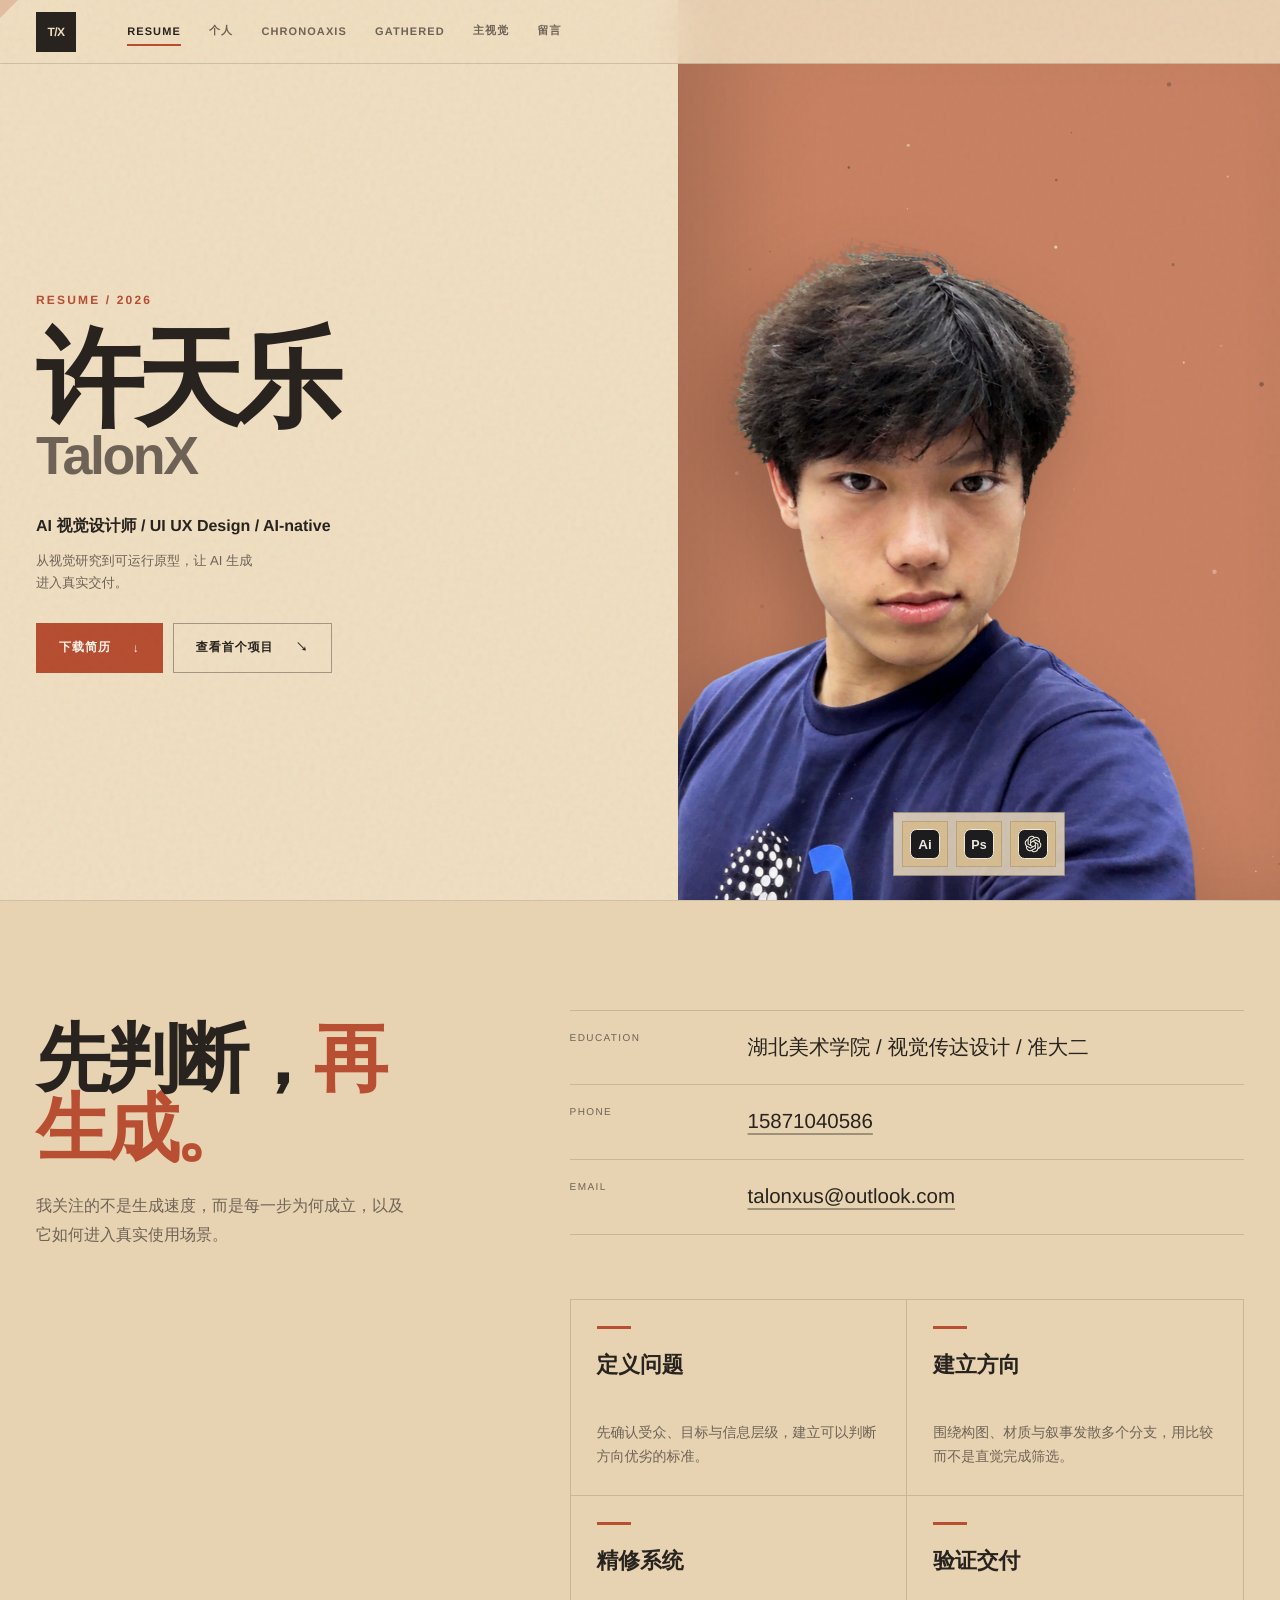
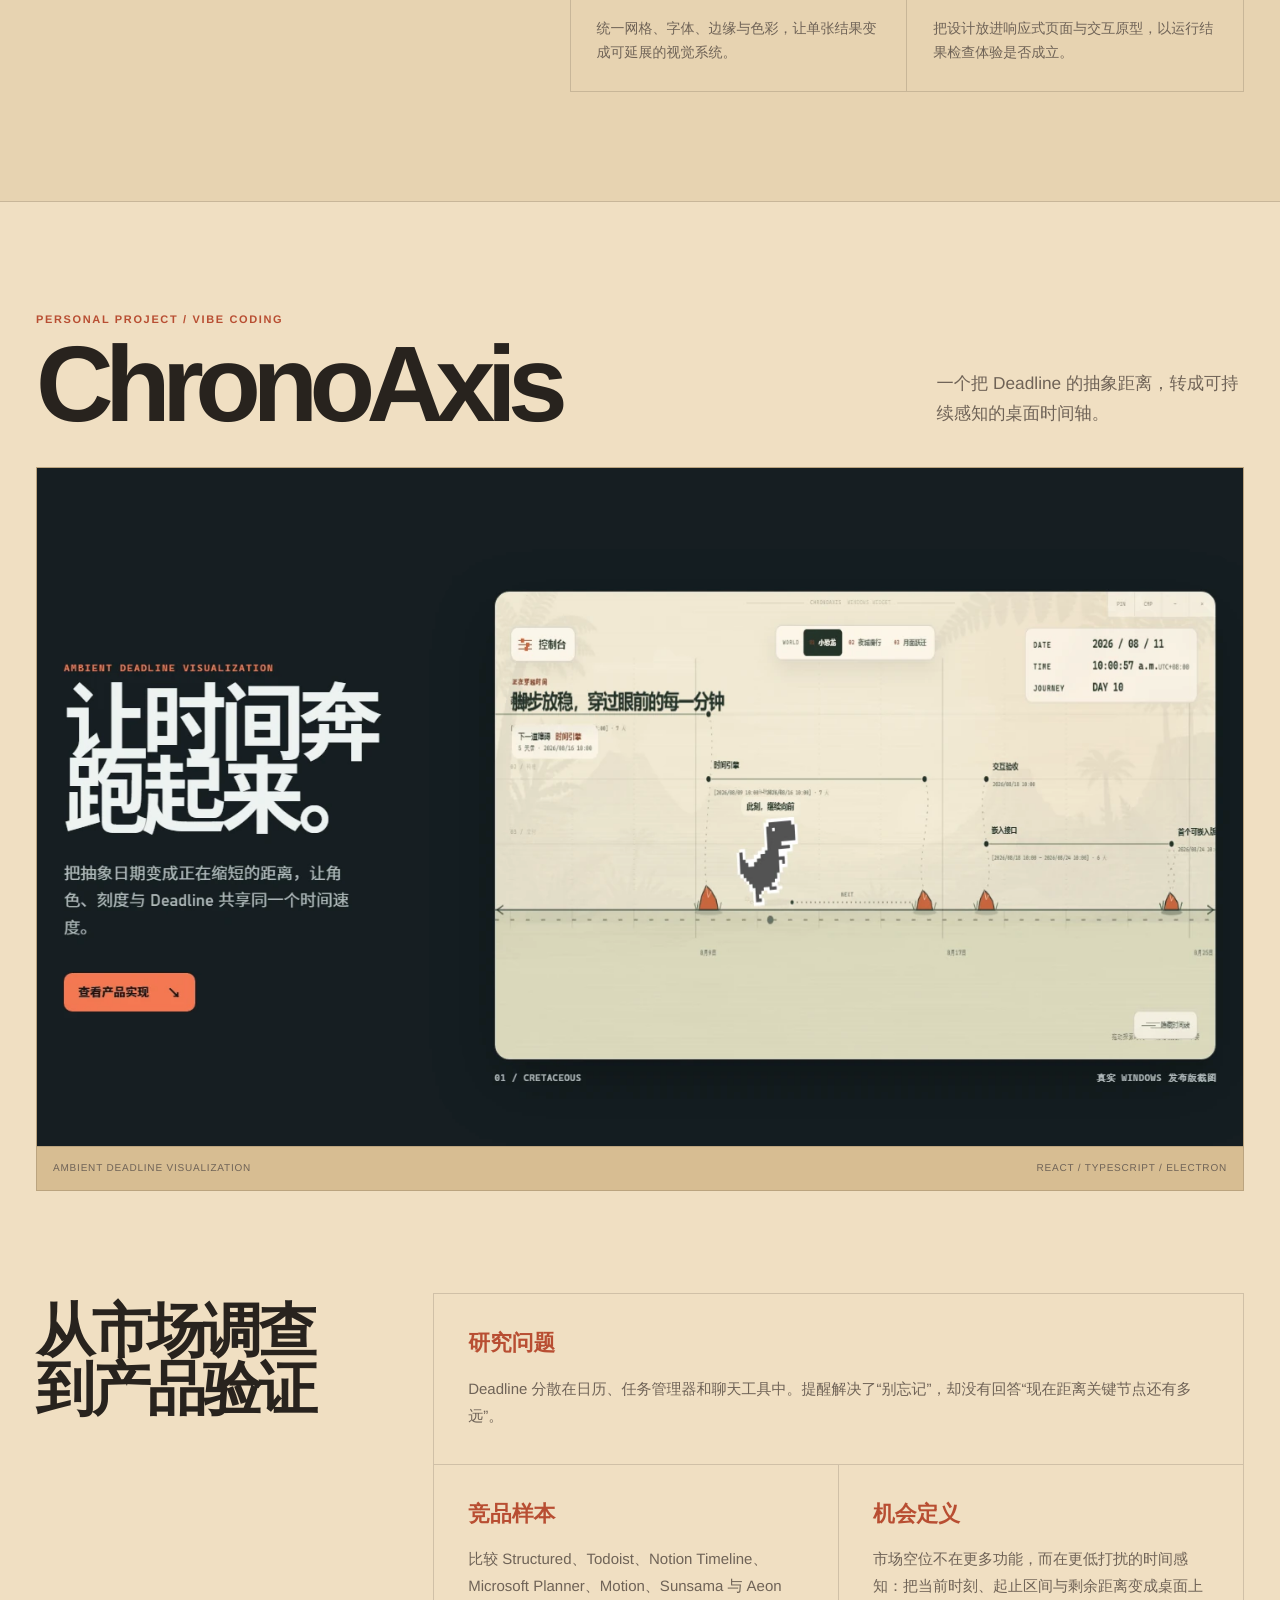
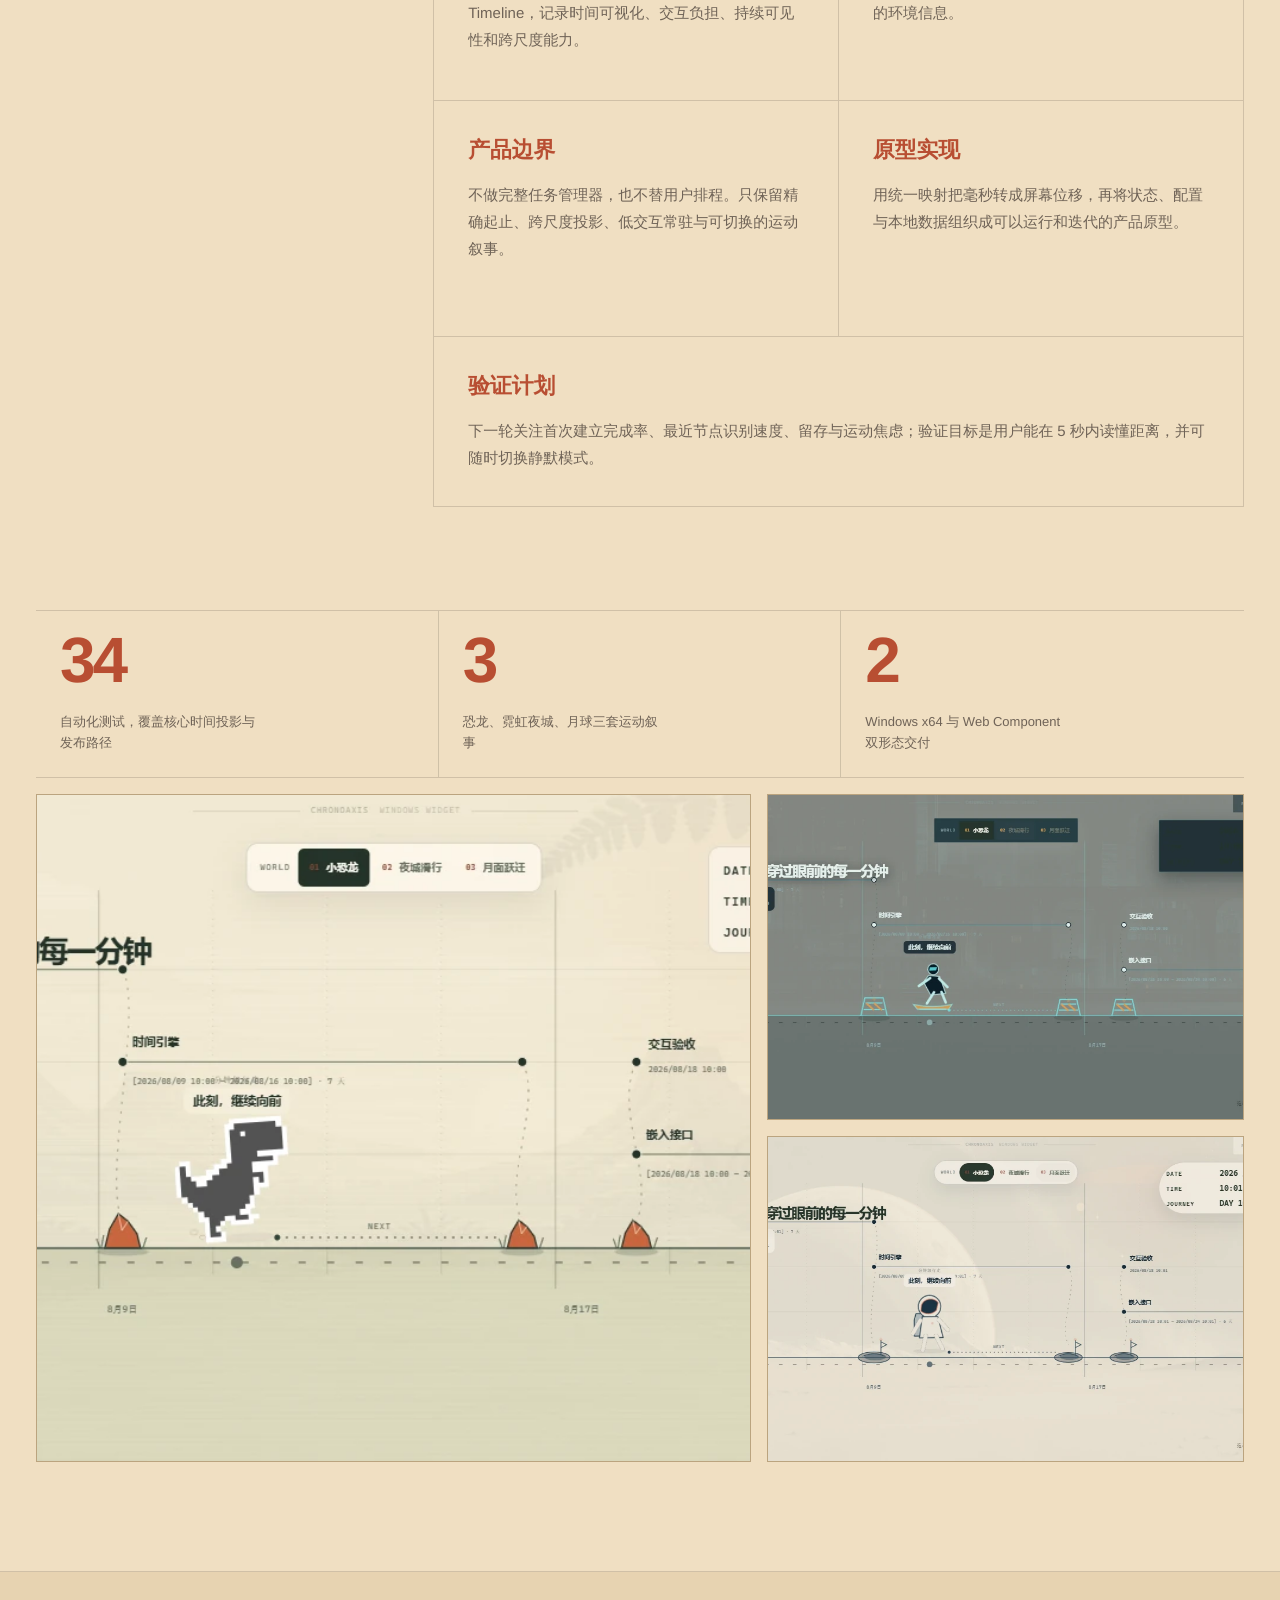
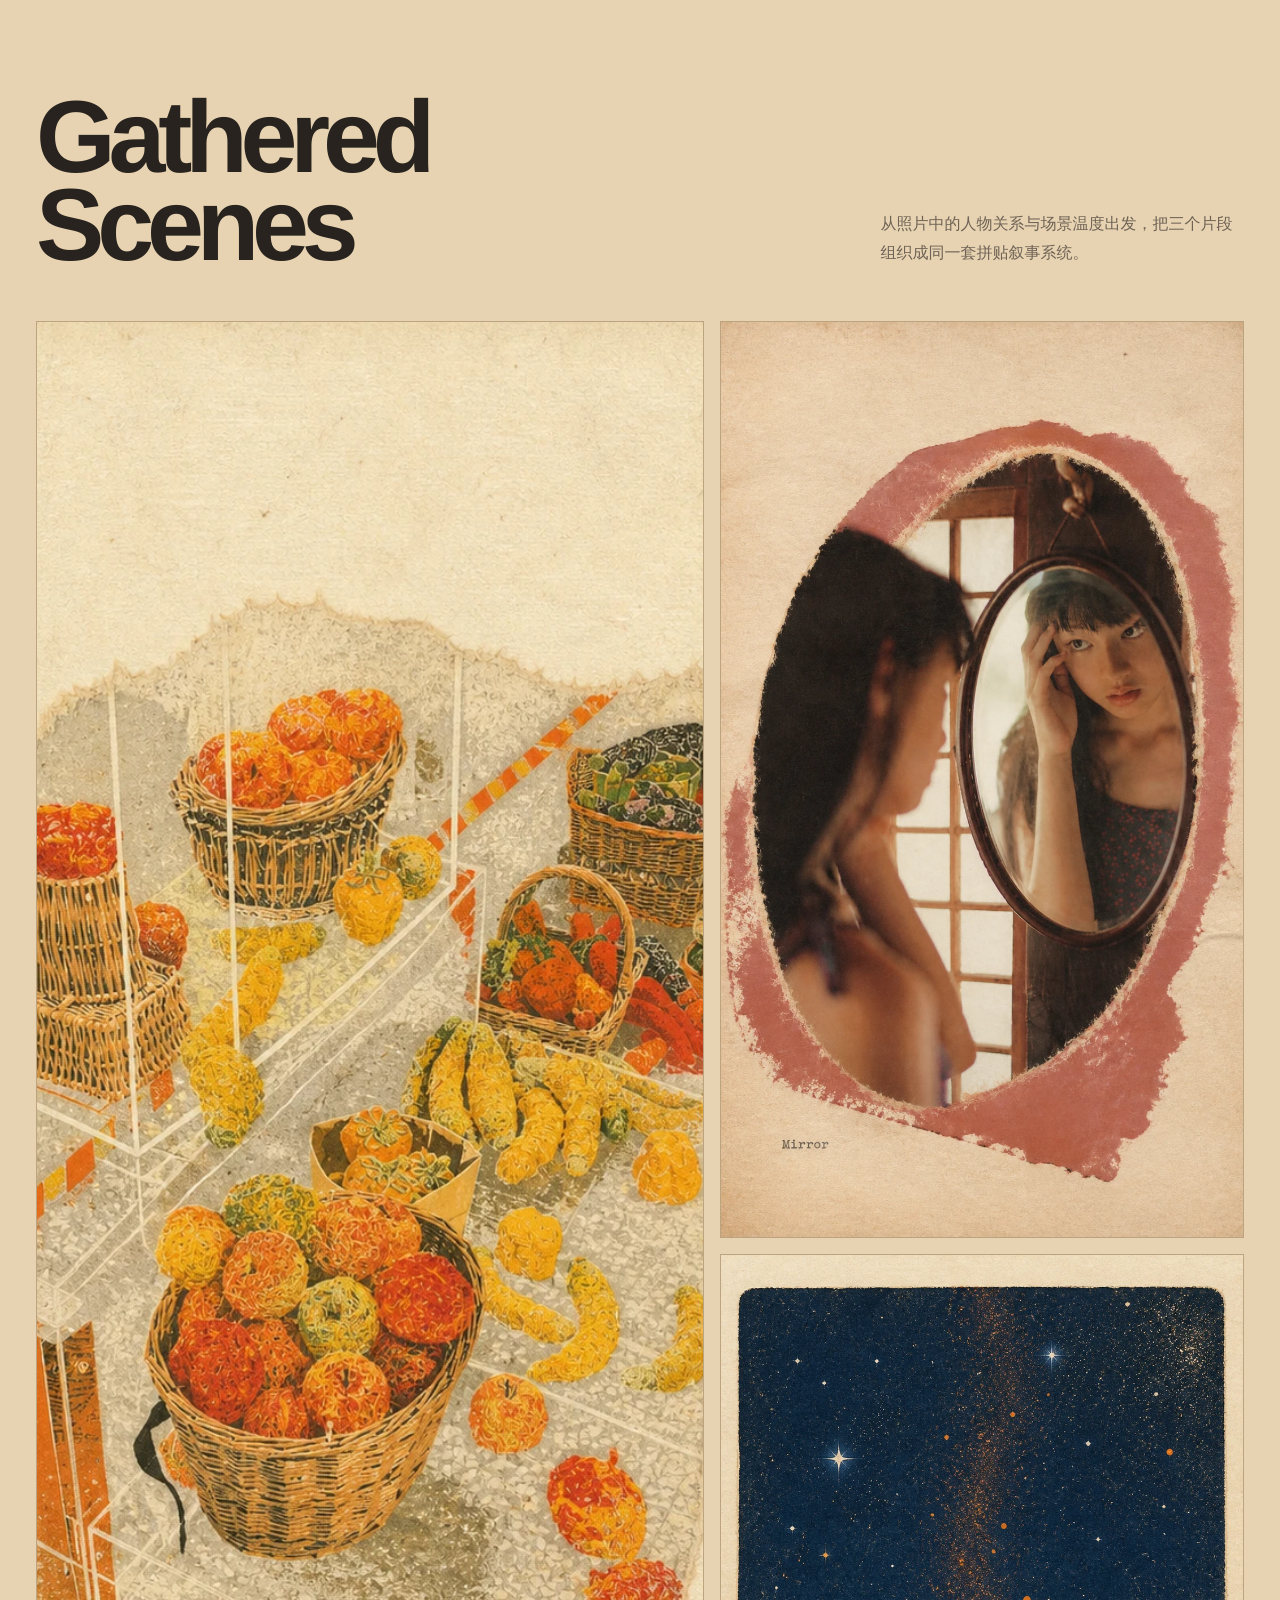
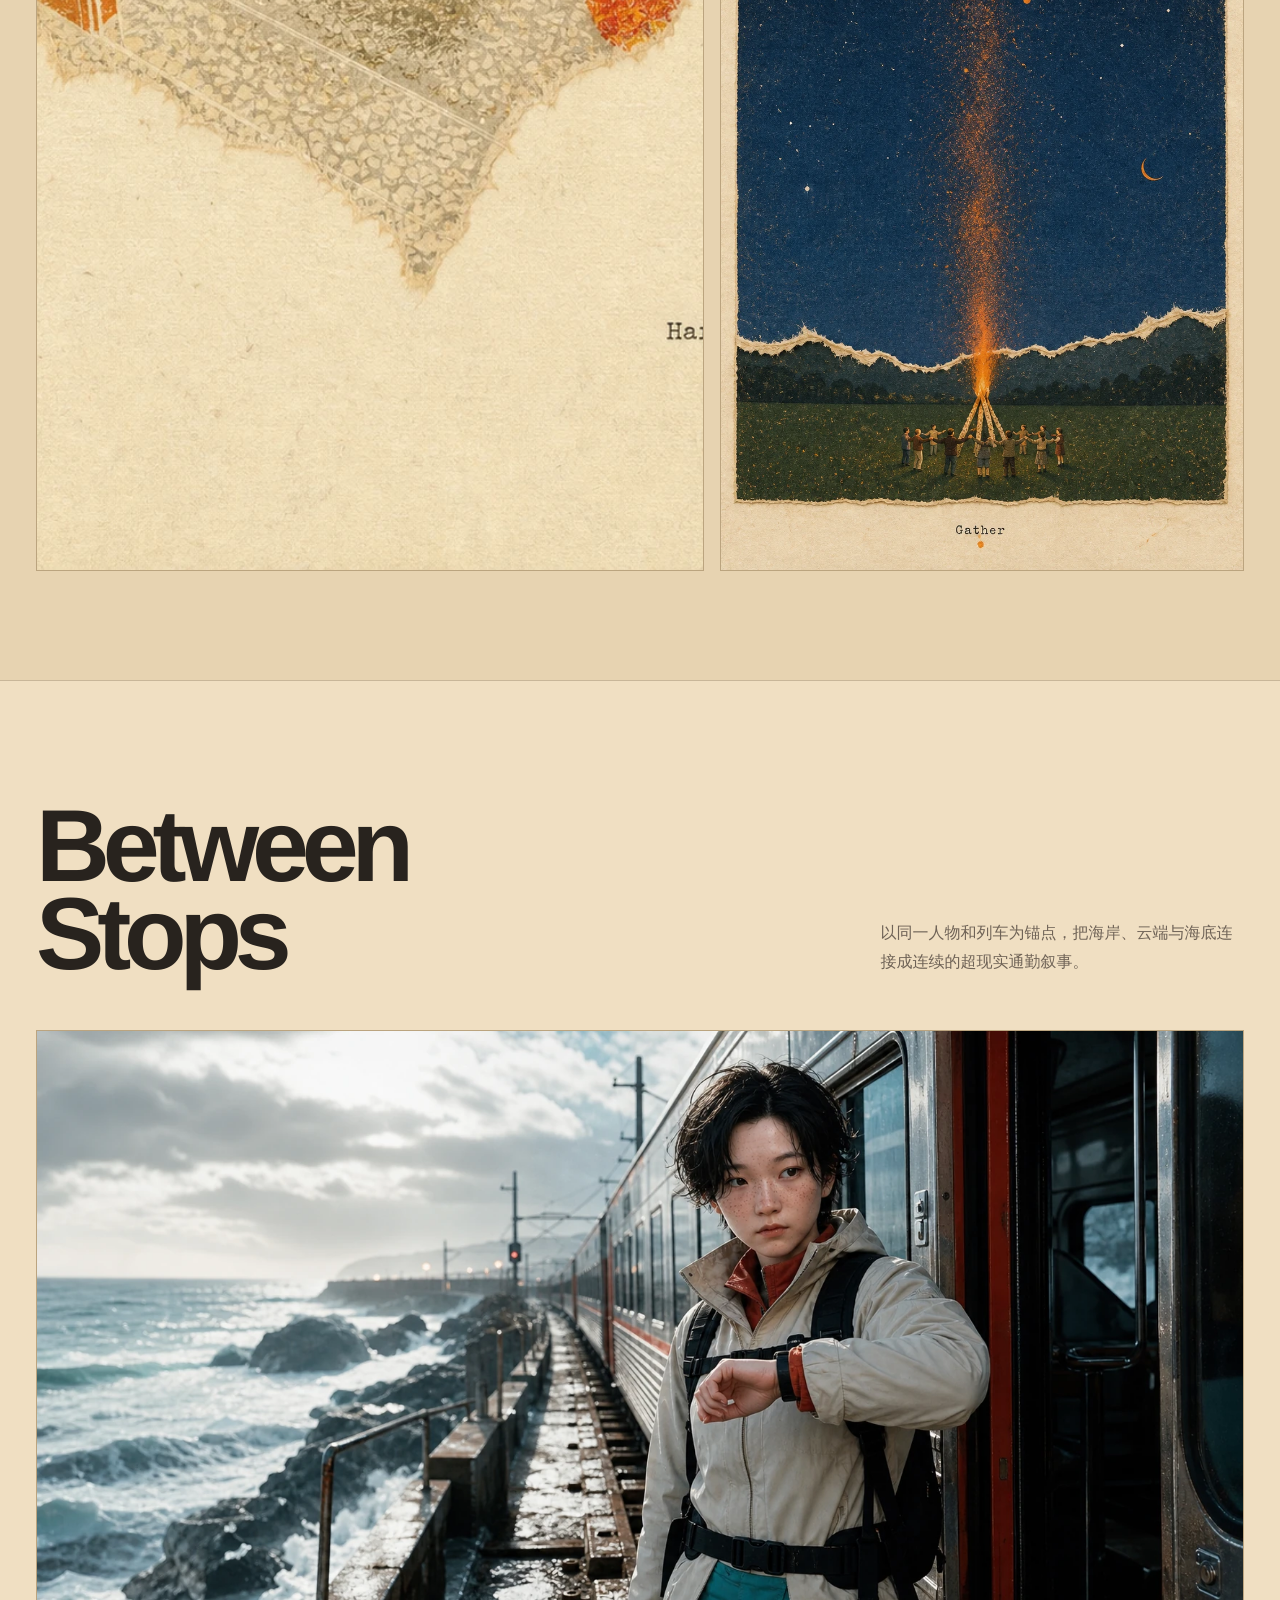
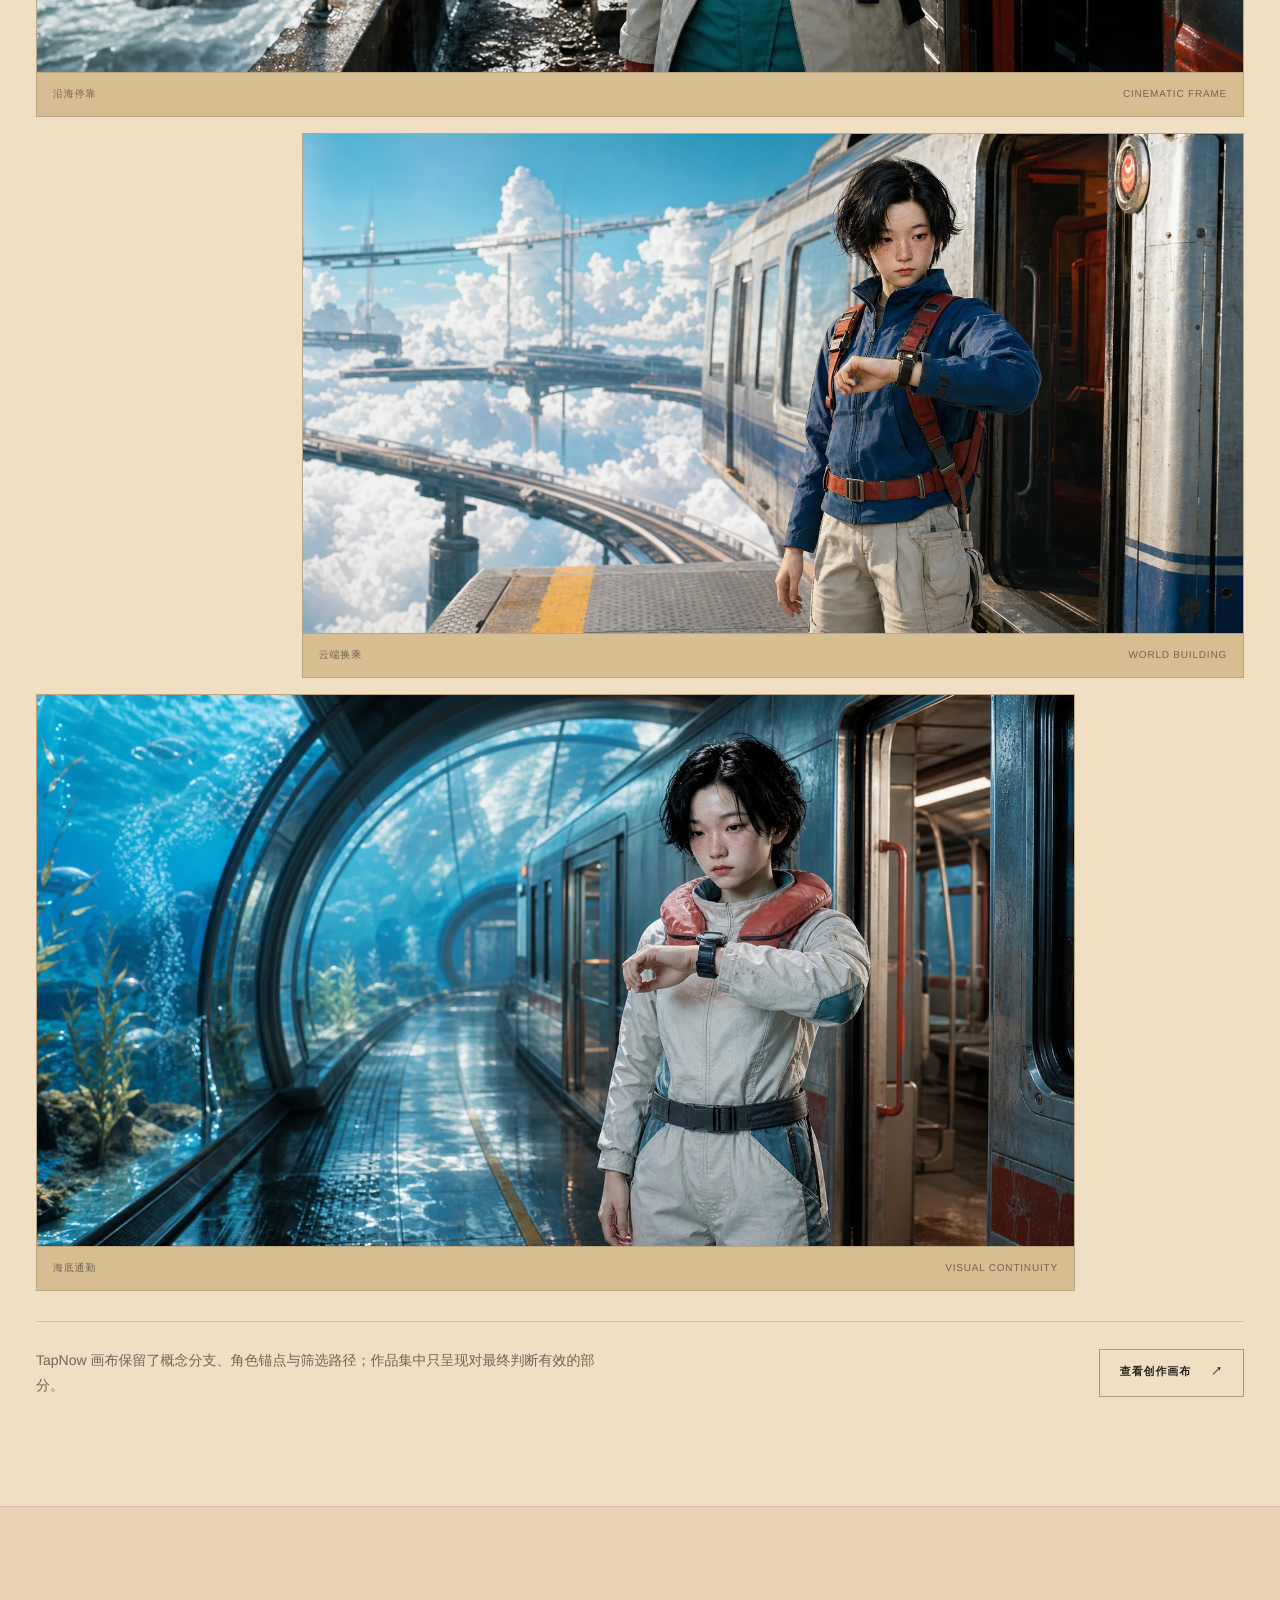
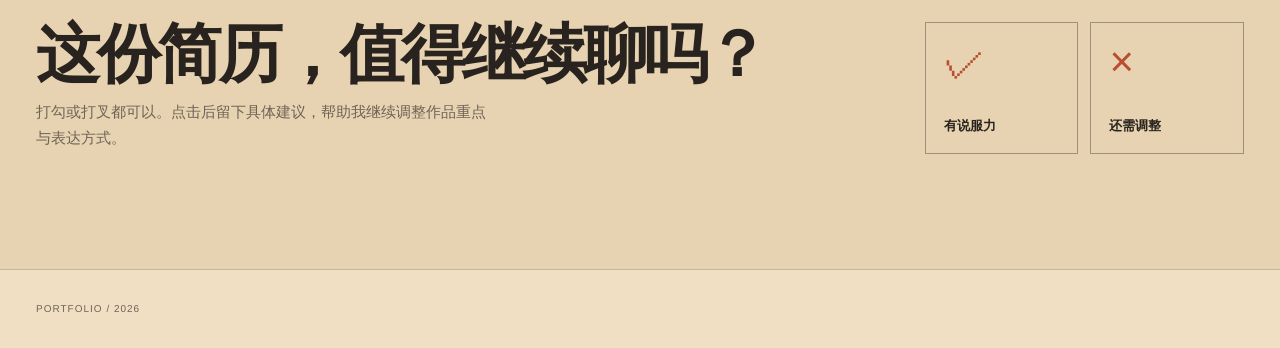
==== index.html @ ce10d38d "Deploy TalonX portfolio" ====
<!doctype html>
<html lang="zh-CN" data-edit-version="2026-08-11-deduped">
<head>
  <meta charset="utf-8">
  <meta name="viewport" content="width=device-width, initial-scale=1">
  <meta name="description" content="许天乐 TalonX 的 AI 视觉设计、UI/UX 与 AI-native 作品集，包含 ChronoAxis、Gathered Scenes 与主视觉叙事。">
  <meta name="theme-color" content="#f0dfc2">
  <title>许天乐 TalonX | AI 视觉设计作品集</title>
  <style>
    :root {
      color-scheme: light;
      --paper: #f0dfc2;
      --paper-2: #e7d3b1;
      --paper-3: #d7bd92;
      --ink: #28231e;
      --ink-soft: #6f6357;
      --line: rgba(40, 35, 30, .16);
      --line-strong: rgba(40, 35, 30, .38);
      --accent: #b84e32;
      --accent-ink: #fff8ec;
      --page: min(1440px, calc(100vw - 72px));
      --nav-h: 64px;
      --ease: cubic-bezier(.16, 1, .3, 1);
      --portrait-x: 0px;
      --portrait-y: 0px;
    }

    * { box-sizing: border-box; }

    html {
      scroll-behavior: smooth;
      background: var(--paper);
    }

    body {
      margin: 0;
      min-width: 320px;
      overflow-x: clip;
      background: var(--paper);
      color: var(--ink);
      font-family: "Noto Sans SC", "Microsoft YaHei UI", "PingFang SC", Arial, sans-serif;
      text-rendering: geometricPrecision;
    }

    body::before {
      content: "";
      position: fixed;
      inset: 0;
      z-index: 100;
      pointer-events: none;
      opacity: .2;
      background-image: url("data:image/svg+xml,%3Csvg viewBox='0 0 180 180' xmlns='http://www.w3.org/2000/svg'%3E%3Cfilter id='n'%3E%3CfeTurbulence type='fractalNoise' baseFrequency='.9' numOctaves='3' stitchTiles='stitch'/%3E%3C/filter%3E%3Crect width='100%25' height='100%25' filter='url(%23n)' opacity='.35'/%3E%3C/svg%3E");
      mix-blend-mode: multiply;
    }

    ::selection {
      color: var(--accent-ink);
      background: var(--accent);
    }

    a { color: inherit; }
    img { display: block; max-width: 100%; }
    button, input, textarea { font: inherit; }
    button, a { -webkit-tap-highlight-color: transparent; }

    button:focus-visible,
    a:focus-visible,
    input:focus-visible,
    textarea:focus-visible,
    [contenteditable="true"]:focus-visible {
      outline: 3px solid var(--accent);
      outline-offset: 4px;
    }

    .page {
      width: var(--page);
      margin-inline: auto;
    }

    .nav {
      position: fixed;
      inset: 0 0 auto;
      z-index: 40;
      height: var(--nav-h);
      border-bottom: 1px solid var(--line);
      background: rgba(240, 223, 194, .86);
      backdrop-filter: blur(18px) saturate(110%);
      -webkit-backdrop-filter: blur(18px) saturate(110%);
    }

    .nav-inner {
      width: var(--page);
      height: 100%;
      margin-inline: auto;
      display: grid;
      grid-template-columns: auto 1fr auto;
      align-items: center;
      gap: clamp(24px, 4vw, 72px);
    }

    .brand {
      width: 40px;
      height: 40px;
      display: grid;
      place-items: center;
      border: 1px solid var(--line-strong);
      background: var(--ink);
      color: var(--paper);
      text-decoration: none;
      font-family: Bahnschrift, "Arial Narrow", sans-serif;
      font-size: 12px;
      font-weight: 800;
      letter-spacing: -.05em;
    }

    .nav-links,
    .nav-actions {
      display: flex;
      align-items: center;
      gap: clamp(18px, 2.2vw, 36px);
      font-family: Bahnschrift, "Arial Narrow", sans-serif;
      font-size: 11px;
      font-weight: 700;
      letter-spacing: .1em;
      text-transform: uppercase;
    }

    .nav-links a,
    .nav-actions a {
      position: relative;
      color: var(--ink-soft);
      text-decoration: none;
      white-space: nowrap;
      transition: color .25s var(--ease);
    }

    .nav-links a::after,
    .nav-actions a::after {
      content: "";
      position: absolute;
      left: 0;
      right: 100%;
      bottom: -8px;
      height: 2px;
      background: var(--accent);
      transition: right .35s var(--ease);
    }

    .nav-links a:hover,
    .nav-actions a:hover,
    .nav-links a.is-active { color: var(--ink); }
    .nav-links a:hover::after,
    .nav-actions a:hover::after,
    .nav-links a.is-active::after { right: 0; }
    .nav-actions { justify-content: flex-end; }

    .menu-toggle {
      position: relative;
      width: 42px;
      height: 42px;
      display: none;
      padding: 10px;
      border: 1px solid var(--line-strong);
      background: transparent;
      color: var(--ink);
      cursor: pointer;
    }

    .menu-toggle span {
      position: absolute;
      left: 50%;
      top: 50%;
      width: 18px;
      height: 1px;
      display: block;
      background: currentColor;
      transition: transform .3s var(--ease), opacity .3s var(--ease);
    }

    .menu-toggle span:first-child { transform: translate(-50%, -4px); }
    .menu-toggle span:last-child { transform: translate(-50%, 4px); }
    .menu-open .menu-toggle span:first-child { transform: translate(-50%, 0) rotate(45deg); }
    .menu-open .menu-toggle span:last-child { transform: translate(-50%, 0) rotate(-45deg); }

    .hero {
      min-height: 100svh;
      display: grid;
      grid-template-columns: minmax(0, 53%) minmax(0, 47%);
      border-bottom: 1px solid var(--line);
      overflow: hidden;
    }

    .hero-copy {
      position: relative;
      z-index: 3;
      display: flex;
      flex-direction: column;
      justify-content: center;
      min-height: 100svh;
      padding: calc(var(--nav-h) + 48px) clamp(36px, 5vw, 86px) 46px max(36px, calc((100vw - min(1440px, 100vw - 72px)) / 2));
      background: var(--paper);
    }

    .hero-kicker {
      margin: 0 0 clamp(22px, 3vh, 36px);
      color: var(--accent);
      font-family: Bahnschrift, "Arial Narrow", sans-serif;
      font-size: 12px;
      font-weight: 750;
      letter-spacing: .18em;
      text-transform: uppercase;
    }

    .hero h1 {
      margin: 0;
      max-width: 7.4ch;
      font-family: Bahnschrift, "Arial Narrow", "Noto Sans SC", sans-serif;
      font-size: clamp(70px, 8.4vw, 132px);
      font-weight: 740;
      line-height: .84;
      letter-spacing: -.075em;
    }

    .hero h1 .hero-main {
      display: block;
    }

    .hero h1 .hero-name {
      display: block;
      margin-top: .18em;
      color: var(--ink-soft);
      font-size: .5em;
      letter-spacing: -.045em;
    }

    .hero-intro {
      max-width: 540px;
      margin: clamp(28px, 4vh, 44px) 0 0;
      color: var(--ink-soft);
      font-size: clamp(16px, 1.25vw, 20px);
      line-height: 1.55;
    }

    .hero-role,
    .hero-value { display: block; }

    .hero-role {
      color: var(--ink);
      font-family: Bahnschrift, "Arial Narrow", "Noto Sans SC", sans-serif;
      font-weight: 650;
    }

    .hero-value {
      max-width: 31ch;
      margin-top: 10px;
      font-size: .82em;
      line-height: 1.7;
    }

    .hero-actions {
      display: flex;
      flex-wrap: wrap;
      gap: 10px;
      margin-top: 28px;
    }

    .cta {
      min-height: 50px;
      display: inline-flex;
      align-items: center;
      justify-content: center;
      gap: 22px;
      padding: 0 22px;
      border: 1px solid var(--accent);
      background: var(--accent);
      color: var(--accent-ink);
      text-decoration: none;
      font-family: Bahnschrift, "Arial Narrow", sans-serif;
      font-size: 12px;
      font-weight: 800;
      letter-spacing: .08em;
      text-transform: uppercase;
      transition: transform .3s var(--ease), background .3s var(--ease), color .3s var(--ease);
    }

    .cta.secondary {
      border-color: var(--line-strong);
      background: transparent;
      color: var(--ink);
    }

    .cta:hover { transform: translateY(-3px); }
    .cta.secondary:hover { border-color: var(--accent); color: var(--accent); }

    .hero-visual {
      position: relative;
      min-height: 100svh;
      overflow: hidden;
      isolation: isolate;
      background: #c98263;
      cursor: crosshair;
    }

    .particle-field {
      position: absolute;
      inset: 0;
      z-index: 0;
      width: 100%;
      height: 100%;
      pointer-events: none;
    }

    .hero-visual::after {
      content: "";
      position: absolute;
      inset: 0;
      z-index: 1;
      pointer-events: none;
      border-left: 1px solid rgba(40, 35, 30, .2);
      box-shadow: inset 52px 0 88px rgba(62, 42, 31, .2);
    }

    .portrait-wrap {
      position: absolute;
      inset: var(--nav-h) 0 0;
      z-index: 2;
      overflow: hidden;
      animation: portrait-in 1.2s var(--ease) both;
    }

    .portrait-cutout {
      position: absolute;
      left: 50%;
      bottom: -1%;
      width: auto;
      height: min(88%, 940px);
      max-width: none;
      object-fit: contain;
      object-position: bottom center;
      transform: translate3d(calc(-50% + var(--portrait-x)), var(--portrait-y), 0);
      filter: drop-shadow(-20px 28px 34px rgba(70, 43, 30, .34));
      transition: transform .8s var(--ease);
    }

    @keyframes portrait-in {
      from { opacity: 0; transform: translate3d(0, 48px, 0); }
      to { opacity: 1; transform: none; }
    }

    .tool-dock {
      position: absolute;
      z-index: 4;
      left: 50%;
      bottom: 24px;
      display: flex;
      gap: 8px;
      padding: 8px;
      border: 1px solid rgba(40, 35, 30, .34);
      background: rgba(240, 223, 194, .84);
      backdrop-filter: blur(16px);
      -webkit-backdrop-filter: blur(16px);
      transform: translateX(-50%);
      box-shadow: 0 18px 54px rgba(70, 43, 30, .18);
    }

    .tool-chip {
      width: 46px;
      height: 46px;
      display: grid;
      place-items: center;
      overflow: hidden;
      border: 1px solid var(--line);
      background: var(--paper-3);
      transition: border-color .25s var(--ease), transform .25s var(--ease), background .25s var(--ease);
    }

    .tool-chip:hover {
      border-color: var(--accent);
      background: var(--paper);
      transform: translateY(-3px);
    }

    .tool-chip img {
      width: 32px;
      height: 32px;
      object-fit: contain;
      border-radius: 0;
      opacity: .94;
    }

    .section {
      padding-block: clamp(84px, 8.5vw, 128px);
      border-bottom: 1px solid var(--line);
    }

    .section-kicker,
    .meta-label,
    .phase-label {
      color: var(--accent);
      font-family: Bahnschrift, "Arial Narrow", sans-serif;
      font-size: 11px;
      font-weight: 750;
      letter-spacing: .15em;
      text-transform: uppercase;
    }

    .section-head {
      display: grid;
      grid-template-columns: minmax(0, 1.45fr) minmax(280px, .55fr);
      gap: clamp(28px, 6vw, 100px);
      align-items: end;
      margin-bottom: clamp(54px, 8vw, 110px);
    }

    .section-head h2 {
      margin: 12px 0 0;
      font-family: Bahnschrift, "Arial Narrow", "Noto Sans SC", sans-serif;
      font-size: clamp(54px, 8.5vw, 128px);
      font-weight: 730;
      line-height: .86;
      letter-spacing: -.07em;
    }

    .section-head h2 em {
      display: block;
      color: var(--ink-soft);
      font-size: .5em;
      font-style: normal;
      letter-spacing: -.04em;
    }

    .section-lead {
      max-width: 560px;
      margin: 0;
      color: var(--ink-soft);
      font-size: clamp(16px, 1.25vw, 20px);
      line-height: 1.75;
    }

    .profile {
      background: var(--paper-2);
    }

    .profile-grid {
      display: grid;
      grid-template-columns: minmax(0, .78fr) minmax(0, 1.22fr);
      gap: clamp(38px, 8vw, 132px);
      align-items: start;
    }

    .profile-statement {
      position: sticky;
      top: calc(var(--nav-h) + 42px);
    }

    .profile-statement h2 {
      margin: 14px 0 30px;
      max-width: 10ch;
      font-family: Bahnschrift, "Arial Narrow", "Noto Sans SC", sans-serif;
      font-size: clamp(48px, 5.8vw, 86px);
      font-weight: 720;
      line-height: .94;
      letter-spacing: -.065em;
    }

    .profile-statement h2 em {
      color: var(--accent);
      font-style: normal;
    }

    .profile-statement p {
      max-width: 43ch;
      margin: 0;
      color: var(--ink-soft);
      font-size: 16px;
      line-height: 1.8;
    }

    .identity-list {
      margin: 0 0 clamp(42px, 5vw, 66px);
      border-top: 1px solid var(--line);
    }

    .identity-row {
      display: grid;
      grid-template-columns: 150px 1fr;
      gap: 28px;
      padding: 22px 0;
      border-bottom: 1px solid var(--line);
    }

    .identity-row dt {
      color: var(--ink-soft);
      font-family: Bahnschrift, "Arial Narrow", sans-serif;
      font-size: 10px;
      letter-spacing: .14em;
      text-transform: uppercase;
    }

    .identity-row dd {
      margin: 0;
      font-size: clamp(16px, 1.6vw, 23px);
      line-height: 1.45;
    }

    .identity-row a {
      text-decoration-color: var(--line-strong);
      text-underline-offset: 5px;
    }

    .thought-path {
      display: grid;
      grid-template-columns: repeat(2, minmax(0, 1fr));
      margin: 0;
      padding: 0;
      list-style: none;
      border-top: 1px solid var(--line);
      border-left: 1px solid var(--line);
    }

    .thought-item {
      position: relative;
      min-height: 196px;
      display: flex;
      flex-direction: column;
      justify-content: space-between;
      gap: 24px;
      padding: 26px;
      border-right: 1px solid var(--line);
      border-bottom: 1px solid var(--line);
    }

    .thought-item::before {
      content: "";
      position: absolute;
      left: 26px;
      top: 26px;
      width: 34px;
      height: 3px;
      background: var(--accent);
    }

    .thought-item h3 {
      margin: 24px 0 0;
      font-size: clamp(19px, 1.7vw, 25px);
      line-height: 1.4;
    }

    .thought-item p {
      margin: 0;
      color: var(--ink-soft);
      font-size: 14px;
      line-height: 1.75;
    }

    .case {
      background: var(--paper);
    }

    .project-title-row {
      display: grid;
      grid-template-columns: minmax(0, 1.45fr) minmax(300px, .55fr);
      gap: clamp(28px, 7vw, 110px);
      align-items: end;
      margin-bottom: 38px;
    }

    .project-title-row h2 {
      margin: 12px 0 0;
      font-family: Bahnschrift, "Arial Narrow", sans-serif;
      font-size: clamp(62px, 8.4vw, 124px);
      font-weight: 740;
      line-height: .82;
      letter-spacing: -.08em;
    }

    .project-summary {
      margin: 0;
      color: var(--ink-soft);
      font-size: clamp(16px, 1.35vw, 21px);
      line-height: 1.75;
    }

    figure { margin: 0; }

    .feature-figure {
      position: relative;
      overflow: hidden;
      border: 1px solid var(--line);
      background: var(--paper-3);
    }

    .feature-figure img {
      width: 100%;
      aspect-ratio: 16 / 9;
      object-fit: cover;
      transition: transform 1.1s var(--ease);
    }

    .feature-figure:hover img { transform: scale(1.025); }

    figcaption {
      display: flex;
      justify-content: space-between;
      gap: 18px;
      padding: 14px 16px;
      border-top: 1px solid var(--line);
      color: var(--ink-soft);
      font-family: Bahnschrift, "Arial Narrow", sans-serif;
      font-size: 10px;
      line-height: 1.5;
      letter-spacing: .08em;
      text-transform: uppercase;
    }

    .research-intro {
      display: grid;
      grid-template-columns: minmax(0, .55fr) minmax(0, 1.45fr);
      gap: clamp(28px, 7vw, 100px);
      align-items: start;
      margin-top: clamp(70px, 8vw, 108px);
    }

    .research-intro h3 {
      position: sticky;
      top: calc(var(--nav-h) + 36px);
      margin: 10px 0 0;
      font-family: Bahnschrift, "Arial Narrow", "Noto Sans SC", sans-serif;
      font-size: clamp(38px, 4.6vw, 66px);
      line-height: .98;
      letter-spacing: -.055em;
    }

    .research-track {
      display: grid;
      grid-template-columns: repeat(2, minmax(0, 1fr));
      margin: 0;
      padding: 0;
      list-style: none;
      border-top: 1px solid var(--line);
      border-left: 1px solid var(--line);
    }

    .research-step {
      min-height: 236px;
      display: flex;
      flex-direction: column;
      gap: 18px;
      padding: clamp(24px, 3vw, 34px);
      border-right: 1px solid var(--line);
      border-bottom: 1px solid var(--line);
    }

    .research-step:first-child,
    .research-step:last-child { grid-column: 1 / -1; min-height: 0; }

    .research-step h4 {
      margin: 0;
      color: var(--accent);
      font-size: clamp(19px, 1.7vw, 25px);
      line-height: 1.35;
    }

    .research-step p {
      margin: 0;
      color: var(--ink-soft);
      font-size: 15px;
      line-height: 1.8;
    }

    .research-step strong {
      color: var(--ink);
      font-weight: 700;
    }

    .evidence-strip {
      display: grid;
      grid-template-columns: repeat(3, 1fr);
      margin-top: clamp(64px, 8vw, 110px);
      border-top: 1px solid var(--line);
      border-bottom: 1px solid var(--line);
    }

    .evidence {
      min-height: 166px;
      display: flex;
      flex-direction: column;
      justify-content: space-between;
      gap: 26px;
      padding: 24px;
      border-right: 1px solid var(--line);
    }

    .evidence:last-child { border-right: 0; }

    .evidence strong {
      color: var(--accent);
      font-family: Bahnschrift, "Arial Narrow", sans-serif;
      font-size: clamp(44px, 5vw, 76px);
      line-height: .8;
      letter-spacing: -.05em;
    }

    .evidence span {
      max-width: 28ch;
      color: var(--ink-soft);
      font-size: 13px;
      line-height: 1.6;
    }

    .theme-grid {
      display: grid;
      grid-template-columns: 1.2fr .8fr;
      gap: 16px;
      margin-top: 16px;
    }

    .theme-grid figure {
      overflow: hidden;
      border: 1px solid var(--line);
      background: var(--paper-3);
    }

    .theme-grid figure:first-child { grid-row: span 2; }

    .theme-grid img {
      width: 100%;
      height: 100%;
      min-height: 280px;
      object-fit: cover;
      transition: transform .9s var(--ease);
    }

    .theme-grid figure:first-child img { min-height: 596px; }
    .theme-grid figure:hover img { transform: scale(1.03); }

    .work-section { background: var(--paper-2); }

    .work-header {
      display: grid;
      grid-template-columns: minmax(0, 1.35fr) minmax(280px, .65fr);
      gap: clamp(30px, 7vw, 110px);
      align-items: end;
      margin-bottom: 52px;
    }

    .work-header h2 {
      margin: 12px 0 0;
      font-family: Bahnschrift, "Arial Narrow", "Noto Sans SC", sans-serif;
      font-size: clamp(54px, 8vw, 122px);
      font-weight: 730;
      line-height: .86;
      letter-spacing: -.07em;
    }

    .work-header p {
      margin: 0;
      color: var(--ink-soft);
      font-size: 16px;
      line-height: 1.8;
    }

    .gather-grid {
      display: grid;
      grid-template-columns: 1.12fr .88fr;
      grid-template-rows: auto auto;
      gap: 16px;
    }

    .gather-grid figure {
      overflow: hidden;
      border: 1px solid var(--line);
      background: var(--paper-3);
    }

    .gather-grid figure:first-child { grid-row: 1 / 3; }

    .gather-grid img {
      width: 100%;
      height: 100%;
      min-height: 370px;
      object-fit: cover;
      transition: transform 1s var(--ease);
    }

    .gather-grid figure:first-child img { min-height: 756px; }
    .gather-grid figure:hover img { transform: scale(1.025); }

    .visuals { background: var(--paper); }

    .visual-stack {
      display: grid;
      gap: 16px;
    }

    .visual-stack figure {
      position: relative;
      overflow: hidden;
      border: 1px solid var(--line);
      background: var(--paper-3);
    }

    .visual-stack img {
      width: 100%;
      aspect-ratio: 16 / 8.5;
      object-fit: cover;
      transition: transform 1.1s var(--ease);
    }

    .visual-stack figure:nth-child(2) {
      width: 78%;
      margin-left: auto;
    }

    .visual-stack figure:nth-child(3) { width: 86%; }
    .visual-stack figure:hover img { transform: scale(1.025); }

    .tapnow-proof {
      display: grid;
      grid-template-columns: minmax(0, 1fr) auto;
      gap: 32px;
      align-items: center;
      margin-top: 30px;
      padding-top: 26px;
      border-top: 1px solid var(--line);
    }

    .tapnow-proof p {
      max-width: 72ch;
      margin: 0;
      color: var(--ink-soft);
      font-size: 14px;
      line-height: 1.75;
    }

    .canvas-link {
      min-height: 48px;
      display: inline-flex;
      align-items: center;
      justify-content: center;
      gap: 20px;
      padding: 0 20px;
      border: 1px solid var(--line-strong);
      color: var(--ink);
      text-decoration: none;
      font-family: Bahnschrift, "Arial Narrow", sans-serif;
      font-size: 11px;
      font-weight: 700;
      letter-spacing: .08em;
      text-transform: uppercase;
      transition: border-color .25s var(--ease), color .25s var(--ease);
    }

    .canvas-link:hover { border-color: var(--accent); color: var(--accent); }

    .contact {
      padding-block: clamp(88px, 10vw, 150px);
      border-bottom: 1px solid var(--line);
      background: var(--accent);
      color: var(--accent-ink);
    }

    .contact-grid {
      display: grid;
      grid-template-columns: 1.25fr .75fr;
      gap: clamp(40px, 8vw, 120px);
      align-items: end;
    }

    .contact h2 {
      margin: 0;
      max-width: 9ch;
      font-family: Bahnschrift, "Arial Narrow", sans-serif;
      font-size: clamp(60px, 9vw, 136px);
      font-weight: 750;
      line-height: .82;
      letter-spacing: -.075em;
    }

    .contact-list {
      border-top: 1px solid rgba(23, 19, 10, .35);
    }

    .contact-link {
      display: grid;
      grid-template-columns: 84px 1fr;
      gap: 18px;
      padding: 18px 0;
      border-bottom: 1px solid rgba(23, 19, 10, .35);
      color: var(--accent-ink);
      text-decoration: none;
    }

    .contact-link span {
      font-family: Bahnschrift, "Arial Narrow", sans-serif;
      font-size: 10px;
      letter-spacing: .12em;
      text-transform: uppercase;
    }

    .contact-link strong {
      font-size: clamp(15px, 1.35vw, 20px);
      overflow-wrap: anywhere;
    }

    .feedback {
      padding-block: clamp(74px, 9vw, 124px);
      background: var(--paper-2);
      border-bottom: 1px solid var(--line);
    }

    .feedback-shell {
      display: grid;
      grid-template-columns: minmax(0, 1fr) auto;
      gap: clamp(30px, 8vw, 120px);
      align-items: center;
    }

    .feedback h2 {
      margin: 0 0 14px;
      font-family: Bahnschrift, "Arial Narrow", "Noto Sans SC", sans-serif;
      font-size: clamp(38px, 5vw, 72px);
      line-height: .98;
      letter-spacing: -.05em;
    }

    .feedback-copy {
      max-width: 54ch;
      margin: 0;
      color: var(--ink-soft);
      font-size: 15px;
      line-height: 1.75;
    }

    .feedback-actions { display: flex; gap: 12px; }

    .feedback-choice {
      width: clamp(128px, 12vw, 174px);
      min-height: 132px;
      display: flex;
      flex-direction: column;
      align-items: flex-start;
      justify-content: space-between;
      padding: 18px;
      border: 1px solid var(--line-strong);
      background: transparent;
      color: var(--ink);
      cursor: pointer;
      transition: transform .25s var(--ease), border-color .25s var(--ease), background .25s var(--ease);
    }

    .feedback-choice:hover,
    .feedback-choice[aria-pressed="true"] {
      transform: translateY(-4px);
      border-color: var(--accent);
      background: rgba(184, 78, 50, .1);
    }

    .feedback-glyph {
      color: var(--accent);
      font-family: Bahnschrift, "Arial Narrow", sans-serif;
      font-size: 42px;
      line-height: 1;
    }

    .feedback-choice strong { font-size: 13px; }

    .footer {
      min-height: 78px;
      display: flex;
      align-items: center;
      justify-content: space-between;
      gap: 20px;
      color: var(--ink-soft);
      font-family: Bahnschrift, "Arial Narrow", sans-serif;
      font-size: 10px;
      letter-spacing: .1em;
      text-transform: uppercase;
    }

    .reveal {
      opacity: 0;
      transform: translateY(28px);
      transition: opacity .8s var(--ease), transform .8s var(--ease);
    }

    .reveal.is-visible {
      opacity: 1;
      transform: none;
    }

    .edit-hotzone {
      position: fixed;
      inset: 0 auto auto 0;
      z-index: 120;
      width: 34px;
      height: 34px;
      padding: 0;
      border: 0;
      background: transparent;
      cursor: pointer;
    }

    .edit-hotzone::before {
      content: "";
      position: absolute;
      inset: 0 auto auto 0;
      width: 0;
      height: 0;
      border-top: 18px solid rgba(184, 78, 50, .22);
      border-right: 18px solid transparent;
    }

    .editor-panel {
      position: fixed;
      z-index: 110;
      left: 14px;
      bottom: 14px;
      display: flex;
      flex-wrap: wrap;
      align-items: center;
      gap: 7px;
      max-width: calc(100vw - 28px);
      padding: 8px;
      border: 1px solid var(--line-strong);
      background: rgba(40, 35, 30, .94);
      backdrop-filter: blur(16px);
      -webkit-backdrop-filter: blur(16px);
      opacity: 0;
      pointer-events: none;
      transform: translateY(12px);
      transition: opacity .25s var(--ease), transform .25s var(--ease);
    }

    .editing .editor-panel,
    .edit-hotzone:hover + .editor-panel,
    .editor-panel:hover,
    .editor-panel:focus-within {
      opacity: 1;
      pointer-events: auto;
      transform: none;
    }

    .editor-panel button {
      min-height: 34px;
      padding: 0 12px;
      border: 1px solid var(--line-strong);
      background: var(--paper);
      color: var(--ink);
      font-size: 12px;
      font-weight: 700;
      cursor: pointer;
    }

    .editor-hint {
      padding: 0 8px;
      color: var(--paper-2);
      font-size: 11px;
    }

    .editing [data-edit-id] {
      outline: 1px dashed rgba(184, 78, 50, .72);
      outline-offset: 3px;
      cursor: text;
    }

    .editing [data-edit-id]:focus {
      outline: 2px solid var(--accent);
      background: rgba(184, 78, 50, .1);
    }

    .edit-toast {
      position: fixed;
      z-index: 130;
      right: 18px;
      bottom: 18px;
      padding: 12px 16px;
      border: 1px solid var(--line-strong);
      background: var(--ink);
      color: var(--paper);
      font-size: 12px;
      opacity: 0;
      pointer-events: none;
      transform: translateY(12px);
      transition: opacity .25s var(--ease), transform .25s var(--ease);
    }

    .edit-toast.show { opacity: 1; transform: none; }

    .feedback-dialog[hidden] { display: none; }

    .feedback-dialog {
      position: fixed;
      inset: 0;
      z-index: 150;
      display: grid;
      place-items: center;
      padding: 24px;
    }

    .feedback-backdrop {
      position: absolute;
      inset: 0;
      border: 0;
      background: rgba(3, 4, 5, .78);
      cursor: pointer;
    }

    .feedback-modal {
      position: relative;
      width: min(620px, 100%);
      max-height: min(760px, calc(100svh - 48px));
      overflow: auto;
      padding: clamp(24px, 4vw, 42px);
      border: 1px solid var(--line-strong);
      background: var(--paper-2);
      box-shadow: 0 32px 120px rgba(62, 42, 31, .32);
    }

    .feedback-modal-head {
      display: flex;
      align-items: flex-start;
      justify-content: space-between;
      gap: 24px;
      margin-bottom: 26px;
    }

    .feedback-modal h3 {
      margin: 0;
      font-family: Bahnschrift, "Arial Narrow", "Noto Sans SC", sans-serif;
      font-size: clamp(28px, 4vw, 46px);
      line-height: 1;
      letter-spacing: -.04em;
    }

    .feedback-close {
      width: 38px;
      height: 38px;
      flex: 0 0 auto;
      border: 1px solid var(--line-strong);
      background: transparent;
      color: var(--ink);
      font-size: 24px;
      cursor: pointer;
    }

    .feedback-form { display: grid; gap: 20px; }
    .feedback-field { display: grid; gap: 8px; }
    .feedback-field label { font-size: 13px; font-weight: 700; }
    .feedback-field small { color: var(--ink-soft); font-size: 11px; }

    .feedback-field input,
    .feedback-field textarea {
      width: 100%;
      border: 1px solid var(--line-strong);
      background: var(--paper);
      color: var(--ink);
      padding: 13px 14px;
      border-radius: 0;
      font-size: 15px;
      line-height: 1.6;
    }

    .feedback-field textarea { min-height: 138px; resize: vertical; }

    .feedback-submit {
      min-height: 48px;
      border: 1px solid var(--accent);
      background: var(--accent);
      color: var(--accent-ink);
      font-weight: 800;
      cursor: pointer;
    }

    .feedback-submit:disabled { opacity: .55; cursor: wait; }
    .feedback-status { min-height: 1.5em; margin: 0; color: var(--ink-soft); font-size: 12px; line-height: 1.6; }
    .modal-open { overflow: hidden; }

    @media (max-width: 1080px) {
      :root { --page: min(100% - 40px, 920px); }
      .menu-toggle { display: grid; }
      .nav-links {
        position: fixed;
        inset: var(--nav-h) 0 auto;
        display: grid;
        gap: 0;
        padding: 20px max(20px, calc((100vw - min(100% - 40px, 920px)) / 2));
        border-bottom: 1px solid var(--line);
        background: rgba(240, 223, 194, .97);
        backdrop-filter: blur(20px);
        -webkit-backdrop-filter: blur(20px);
        opacity: 0;
        pointer-events: none;
        transform: translateY(-12px);
        transition: opacity .3s var(--ease), transform .3s var(--ease);
      }
      .menu-open .nav-links { opacity: 1; pointer-events: auto; transform: none; }
      .nav-links a {
        padding: 15px 0;
        border-bottom: 1px solid var(--line);
        color: var(--ink);
        font-size: 15px;
      }
      .nav-links a:last-child { border-bottom: 0; }
      .nav-links a::after { bottom: 0; }
      .nav-inner { grid-template-columns: auto 1fr auto; }
      .hero { grid-template-columns: 1fr; }
      .hero-copy {
        min-height: auto;
        padding: calc(var(--nav-h) + 70px) 20px 64px;
      }
      .hero-visual { min-height: min(780px, 90svh); }
      .portrait-cutout { height: 92%; }
      .section-head,
      .project-title-row,
      .work-header { grid-template-columns: 1fr; }
      .profile-grid { grid-template-columns: 1fr; }
      .profile-statement { position: static; }
      .profile-statement h2 { max-width: 12ch; }
      .research-intro { grid-template-columns: 1fr; }
      .research-intro h3 { position: static; max-width: 12ch; }
      .theme-grid figure:first-child img { min-height: 520px; }
      .contact-grid { grid-template-columns: 1fr; }
      .feedback-shell { grid-template-columns: 1fr; }
    }

    @media (max-width: 700px) {
      :root {
        --page: calc(100% - 28px);
        --nav-h: 58px;
      }
      .hero-copy { padding-inline: 14px; }
      .hero h1 { font-size: clamp(62px, 20vw, 90px); }
      .hero-intro { font-size: 16px; }
      .hero-visual { min-height: 650px; }
      .portrait-cutout { height: 82%; }
      .tool-dock { bottom: 18px; }
      .tool-chip { width: 42px; height: 42px; }
      .section { padding-block: 82px; }
      .section-head { margin-bottom: 48px; }
      .section-head h2,
      .work-header h2 { font-size: clamp(48px, 17vw, 76px); }
      .identity-row { grid-template-columns: 1fr; gap: 8px; }
      .thought-path,
      .research-track { grid-template-columns: 1fr; }
      .thought-item { min-height: 174px; }
      .project-title-row h2 { font-size: clamp(54px, 19vw, 86px); }
      .research-step,
      .research-step:first-child,
      .research-step:last-child { grid-column: auto; min-height: 0; }
      .evidence-strip { grid-template-columns: 1fr; }
      .evidence { min-height: 122px; border-right: 0; border-bottom: 1px solid var(--line); }
      .evidence:last-child { border-bottom: 0; }
      .theme-grid,
      .gather-grid { grid-template-columns: 1fr; }
      .theme-grid figure:first-child,
      .gather-grid figure:first-child { grid-row: auto; }
      .theme-grid img,
      .theme-grid figure:first-child img,
      .gather-grid img,
      .gather-grid figure:first-child img { min-height: 0; height: auto; aspect-ratio: auto; }
      .visual-stack figure:nth-child(2),
      .visual-stack figure:nth-child(3) { width: 100%; }
      .visual-stack img { aspect-ratio: 16 / 10; }
      .tapnow-proof { grid-template-columns: 1fr; }
      .canvas-link { width: 100%; }
      .contact h2 { font-size: clamp(58px, 20vw, 92px); }
      .contact-link { grid-template-columns: 68px 1fr; }
      .feedback-actions { width: 100%; }
      .feedback-choice { width: 50%; min-height: 118px; }
      .footer { align-items: flex-start; flex-direction: column; justify-content: center; }
      .editor-hint { display: none; }
    }

    @media (prefers-reduced-motion: reduce) {
      *, *::before, *::after {
        animation-duration: .01ms !important;
        animation-iteration-count: 1 !important;
        scroll-behavior: auto !important;
        transition-duration: .01ms !important;
      }
      .reveal { opacity: 1; transform: none; }
      .portrait-cutout { transform: none; }
    }

    @media print {
      @page { size: A4; margin: 12mm; }
      :root {
        color-scheme: light;
        --paper: #f0dfc2;
        --paper-2: #e7d3b1;
        --paper-3: #d7bd92;
        --ink: #28231e;
        --ink-soft: #6f6357;
        --line: rgba(40, 35, 30, .16);
        --line-strong: rgba(40, 35, 30, .38);
        --accent: #b84e32;
        --accent-ink: #fff8ec;
        --page: 100%;
      }
      body { background: var(--paper); color: var(--ink); }
      body::before,
      .nav,
      .edit-hotzone,
      .editor-panel,
      .edit-toast,
      .feedback-dialog,
      .tool-dock,
      .menu-toggle { display: none !important; }
      .hero {
        min-height: 0;
        grid-template-columns: 1fr .78fr;
        break-after: page;
      }
      .hero-copy {
        min-height: 248mm;
        padding: 18mm 10mm 12mm 0;
        background: var(--paper);
      }
      .hero-visual { min-height: 248mm; }
      .portrait-wrap { inset: 0; }
      .section { padding-block: 16mm; }
      .profile-statement { position: static; }
      .research-intro h3 { position: static; }
      .reveal { opacity: 1; transform: none; }
      .feature-figure,
      .theme-grid figure,
      .gather-grid figure,
      .visual-stack figure { break-inside: avoid; }
      .contact { break-before: page; }
      .feedback { break-inside: avoid; }
      a { text-decoration: none; }
    }
  </style>
</head>
<body>
  <button class="edit-hotzone" id="edit-hotzone" type="button" aria-label="开启文字编辑"></button>
  <div class="editor-panel" aria-label="页面编辑工具">
    <button type="button" id="edit-toggle" aria-pressed="false">编辑</button>
    <button type="button" id="save-edits">保存</button>
    <button type="button" id="export-html">导出 HTML</button>
    <button type="button" id="reset-edits">恢复默认</button>
    <span class="editor-hint">E 编辑 · Ctrl/Cmd+S 保存</span>
  </div>
  <div class="edit-toast" role="status" aria-live="polite"></div>

  <header class="nav">
    <div class="nav-inner">
      <a class="brand" href="#resume" aria-label="返回简历首屏"><span data-edit-id="nav-brand">T/X</span></a>
      <nav class="nav-links" id="primary-nav" aria-label="主导航">
        <a href="#resume"><span data-edit-id="nav-resume">Resume</span></a>
        <a href="#profile"><span data-edit-id="nav-profile">个人</span></a>
        <a href="#chronoaxis"><span data-edit-id="nav-chronoaxis">ChronoAxis</span></a>
        <a href="#gathered"><span data-edit-id="nav-gathered">Gathered</span></a>
        <a href="#visuals"><span data-edit-id="nav-visuals">主视觉</span></a>
        <a href="#feedback"><span data-edit-id="nav-feedback">留言</span></a>
      </nav>
      <button class="menu-toggle" id="menu-toggle" type="button" aria-expanded="false" aria-controls="primary-nav" aria-label="打开导航菜单"><span></span><span></span></button>
    </div>
  </header>

  <main>
    <section class="hero" id="resume">
      <div class="hero-copy">
        <p class="hero-kicker reveal" data-edit-id="hero-kicker">Resume / 2026</p>
        <h1 class="reveal"><span class="hero-main" data-edit-id="hero-title">许天乐</span><span class="hero-name" data-edit-id="hero-name">TalonX</span></h1>
        <p class="hero-intro reveal"><span class="hero-role" data-edit-id="hero-role">AI 视觉设计师 / UI UX Design / AI-native</span><span class="hero-value" data-edit-id="hero-intro">从视觉研究到可运行原型，让 AI 生成进入真实交付。</span></p>
        <div class="hero-actions reveal">
          <a class="cta" href="assets/TalonX_AI视觉设计师简历.pdf" download><span data-edit-id="hero-cta-resume">下载简历</span><span aria-hidden="true">↓</span></a>
          <a class="cta secondary" href="#chronoaxis"><span data-edit-id="hero-cta-project">查看首个项目</span><span aria-hidden="true">↘</span></a>
        </div>
      </div>
      <div class="hero-visual" id="portrait-stage" aria-label="许天乐个人照片与暖色颗粒动效">
        <canvas class="particle-field" id="particle-field" aria-hidden="true"></canvas>
        <div class="portrait-wrap">
          <img class="portrait-cutout" src="assets/portrait-talonx-cutout.webp" alt="许天乐 TalonX 透明背景个人照片">
        </div>
        <div class="tool-dock" aria-label="常用工具">
          <span class="tool-chip" role="img" aria-label="Adobe Illustrator" title="Adobe Illustrator"><img src="assets/icons/illustrator-mono.svg" alt=""></span>
          <span class="tool-chip" role="img" aria-label="Adobe Photoshop" title="Adobe Photoshop"><img src="assets/icons/photoshop-mono.svg" alt=""></span>
          <span class="tool-chip" role="img" aria-label="Codex" title="Codex"><img src="assets/icons/codex-mono.svg" alt=""></span>
        </div>
      </div>
    </section>

    <section class="section profile" id="profile">
      <div class="page profile-grid">
        <div class="profile-statement reveal">
          <h2 data-edit-id="profile-title">先判断，<em>再生成。</em></h2>
          <p data-edit-id="profile-lead">我关注的不是生成速度，而是每一步为何成立，以及它如何进入真实使用场景。</p>
        </div>
        <div>
          <dl class="identity-list reveal">
            <div class="identity-row"><dt data-edit-id="profile-school-label">Education</dt><dd data-edit-id="profile-school">湖北美术学院 / 视觉传达设计 / 准大二</dd></div>
            <div class="identity-row"><dt data-edit-id="profile-phone-label">Phone</dt><dd><a href="tel:15871040586" data-edit-id="profile-phone">15871040586</a></dd></div>
            <div class="identity-row"><dt data-edit-id="profile-email-label">Email</dt><dd><a href="mailto:talonxus@outlook.com" data-edit-id="profile-email">talonxus@outlook.com</a></dd></div>
          </dl>
          <ol class="thought-path reveal" aria-label="个人创作思路">
            <li class="thought-item">
              <h3 data-edit-id="thought-title-1">定义问题</h3>
              <p data-edit-id="thought-copy-1">先确认受众、目标与信息层级，建立可以判断方向优劣的标准。</p>
            </li>
            <li class="thought-item">
              <h3 data-edit-id="thought-title-2">建立方向</h3>
              <p data-edit-id="thought-copy-2">围绕构图、材质与叙事发散多个分支，用比较而不是直觉完成筛选。</p>
            </li>
            <li class="thought-item">
              <h3 data-edit-id="thought-title-3">精修系统</h3>
              <p data-edit-id="thought-copy-3">统一网格、字体、边缘与色彩，让单张结果变成可延展的视觉系统。</p>
            </li>
            <li class="thought-item">
              <h3 data-edit-id="thought-title-4">验证交付</h3>
              <p data-edit-id="thought-copy-4">把设计放进响应式页面与交互原型，以运行结果检查体验是否成立。</p>
            </li>
          </ol>
        </div>
      </div>
    </section>

    <section class="section case" id="chronoaxis">
      <div class="page">
        <div class="project-title-row reveal">
          <div>
            <span class="section-kicker" data-edit-id="chrono-kicker">Personal project / vibe coding</span>
            <h2 data-edit-id="chrono-title">ChronoAxis</h2>
          </div>
          <p class="project-summary" data-edit-id="chrono-summary">一个把 Deadline 的抽象距离，转成可持续感知的桌面时间轴。</p>
        </div>
        <figure class="feature-figure reveal">
          <img src="assets/works/chronoaxis-case-study.webp" alt="ChronoAxis 环境式 Deadline 可视化产品案例">
          <figcaption><span data-edit-id="chrono-main-caption">Ambient deadline visualization</span><span data-edit-id="chrono-main-stack">React / TypeScript / Electron</span></figcaption>
        </figure>

        <div class="research-intro">
          <div class="reveal">
            <h3 data-edit-id="research-title">从市场调查到产品验证</h3>
          </div>
          <ol class="research-track reveal" aria-label="ChronoAxis 市场研究到交付流程">
            <li class="research-step">
              <h4 data-edit-id="research-title-1">研究问题</h4>
              <p data-edit-id="research-copy-1">Deadline 分散在日历、任务管理器和聊天工具中。提醒解决了“别忘记”，却没有回答“现在距离关键节点还有多远”。</p>
            </li>
            <li class="research-step">
              <h4 data-edit-id="research-title-2">竞品样本</h4>
              <p data-edit-id="research-copy-2">比较 Structured、Todoist、Notion Timeline、Microsoft Planner、Motion、Sunsama 与 Aeon Timeline，记录时间可视化、交互负担、持续可见性和跨尺度能力。</p>
            </li>
            <li class="research-step">
              <h4 data-edit-id="research-title-3">机会定义</h4>
              <p data-edit-id="research-copy-3">市场空位不在更多功能，而在更低打扰的时间感知：把当前时刻、起止区间与剩余距离变成桌面上的环境信息。</p>
            </li>
            <li class="research-step">
              <h4 data-edit-id="research-title-4">产品边界</h4>
              <p data-edit-id="research-copy-4">不做完整任务管理器，也不替用户排程。只保留精确起止、跨尺度投影、低交互常驻与可切换的运动叙事。</p>
            </li>
            <li class="research-step">
              <h4 data-edit-id="research-title-5">原型实现</h4>
              <p data-edit-id="research-copy-5">用统一映射把毫秒转成屏幕位移，再将状态、配置与本地数据组织成可以运行和迭代的产品原型。</p>
            </li>
            <li class="research-step">
              <h4 data-edit-id="research-title-6">验证计划</h4>
              <p data-edit-id="research-copy-6">下一轮关注首次建立完成率、最近节点识别速度、留存与运动焦虑；验证目标是用户能在 5 秒内读懂距离，并可随时切换静默模式。</p>
            </li>
          </ol>
        </div>

        <div class="evidence-strip reveal" aria-label="ChronoAxis 项目证据">
          <div class="evidence"><strong data-edit-id="chrono-proof-1">34</strong><span data-edit-id="chrono-proof-1-label">自动化测试，覆盖核心时间投影与发布路径</span></div>
          <div class="evidence"><strong data-edit-id="chrono-proof-2">3</strong><span data-edit-id="chrono-proof-2-label">恐龙、霓虹夜城、月球三套运动叙事</span></div>
          <div class="evidence"><strong data-edit-id="chrono-proof-3">2</strong><span data-edit-id="chrono-proof-3-label">Windows x64 与 Web Component 双形态交付</span></div>
        </div>

        <div class="theme-grid reveal">
          <figure><img src="assets/works/chronoaxis-dinosaur.webp" alt="ChronoAxis 恐龙主题运行截图"><figcaption><span data-edit-id="chrono-theme-1">白垩纪奔跑与障碍叙事</span><span data-edit-id="chrono-theme-1-type">Cretaceous</span></figcaption></figure>
          <figure><img src="assets/works/chronoaxis-neon.webp" alt="ChronoAxis 霓虹夜城主题运行截图"><figcaption><span data-edit-id="chrono-theme-2">悬浮滑行与城市光轨</span><span data-edit-id="chrono-theme-2-type">Neon</span></figcaption></figure>
          <figure><img src="assets/works/chronoaxis-lunar.webp" alt="ChronoAxis 月球主题运行截图"><figcaption><span data-edit-id="chrono-theme-3">低重力跃迁与月尘</span><span data-edit-id="chrono-theme-3-type">Lunar</span></figcaption></figure>
        </div>
      </div>
    </section>

    <section class="section work-section" id="gathered">
      <div class="page">
        <header class="work-header reveal">
          <div>
            <h2 data-edit-id="gather-title">Gathered<br>Scenes</h2>
          </div>
          <p data-edit-id="gather-summary">从照片中的人物关系与场景温度出发，把三个片段组织成同一套拼贴叙事系统。</p>
        </header>
        <div class="gather-grid reveal">
          <figure><img src="assets/works/gather-harvest.webp" alt="Gathered Scenes 市集与收获拼贴海报"><figcaption><span data-edit-id="gather-cap-1">市集与收获的密集构图</span><span data-edit-id="gather-cap-1-type">Collage direction</span></figcaption></figure>
          <figure><img src="assets/works/gather-mirror.webp" alt="Gathered Scenes 镜像人物拼贴海报"><figcaption><span data-edit-id="gather-cap-2">镜像视线与柔和色块</span><span data-edit-id="gather-cap-2-type">Image rhythm</span></figcaption></figure>
          <figure><img src="assets/works/gather-night.webp" alt="Gathered Scenes 夜晚篝火拼贴海报"><figcaption><span data-edit-id="gather-cap-3">篝火、星空与共同体</span><span data-edit-id="gather-cap-3-type">Series language</span></figcaption></figure>
        </div>
      </div>
    </section>

    <section class="section visuals" id="visuals">
      <div class="page">
        <header class="work-header reveal">
          <div>
            <h2 data-edit-id="visual-title">Between<br>Stops</h2>
          </div>
          <p data-edit-id="visual-summary">以同一人物和列车为锚点，把海岸、云端与海底连接成连续的超现实通勤叙事。</p>
        </header>
        <div class="visual-stack reveal">
          <figure><img src="assets/works/transit-coast.webp" alt="海岸铁路与人物的超现实主视觉"><figcaption><span data-edit-id="visual-cap-1">沿海停靠</span><span data-edit-id="visual-cap-1-type">Cinematic frame</span></figcaption></figure>
          <figure><img src="assets/works/transit-sky.webp" alt="云端铁路与人物的超现实主视觉"><figcaption><span data-edit-id="visual-cap-2">云端换乘</span><span data-edit-id="visual-cap-2-type">World building</span></figcaption></figure>
          <figure><img src="assets/works/transit-ocean.webp" alt="海底列车与人物的超现实主视觉"><figcaption><span data-edit-id="visual-cap-3">海底通勤</span><span data-edit-id="visual-cap-3-type">Visual continuity</span></figcaption></figure>
        </div>
        <div class="tapnow-proof reveal">
          <p data-edit-id="visual-canvas-note">TapNow 画布保留了概念分支、角色锚点与筛选路径；作品集中只呈现对最终判断有效的部分。</p>
          <a class="canvas-link" href="https://app.tapnow.ai/canvas/10b4fe67-e3bd-4daf-be9d-4798635d4abf" target="_blank" rel="noopener noreferrer"><span data-edit-id="visual-canvas-link">查看创作画布</span><span aria-hidden="true">↗</span></a>
        </div>
      </div>
    </section>

    <section class="feedback" id="feedback" data-feedback-endpoint="">
      <div class="page feedback-shell">
        <div class="reveal">
          <h2 data-edit-id="feedback-title">这份简历，值得继续聊吗？</h2>
          <p class="feedback-copy" data-edit-id="feedback-copy">打勾或打叉都可以。点击后留下具体建议，帮助我继续调整作品重点与表达方式。</p>
        </div>
        <div class="feedback-actions reveal" aria-label="简历反馈选择">
          <button class="feedback-choice" type="button" data-reaction="yes" aria-pressed="false" aria-label="认可这份简历并留言"><span class="feedback-glyph" aria-hidden="true">✓</span><strong data-edit-id="feedback-choice-yes">有说服力</strong></button>
          <button class="feedback-choice" type="button" data-reaction="no" aria-pressed="false" aria-label="认为这份简历需要改进并留言"><span class="feedback-glyph" aria-hidden="true">×</span><strong data-edit-id="feedback-choice-no">还需调整</strong></button>
        </div>
      </div>
    </section>
  </main>

  <div class="feedback-dialog" id="feedback-dialog" role="dialog" aria-modal="true" aria-labelledby="feedback-dialog-title" hidden>
    <button class="feedback-backdrop" type="button" aria-label="关闭留言框"></button>
    <div class="feedback-modal" tabindex="-1">
      <div class="feedback-modal-head">
        <h3 id="feedback-dialog-title" data-edit-id="feedback-dialog-title">留一句具体建议</h3>
        <button class="feedback-close" type="button" aria-label="关闭留言框">×</button>
      </div>
      <form class="feedback-form" id="feedback-form">
        <input type="hidden" name="reaction" id="feedback-reaction">
        <div class="feedback-field">
          <label for="feedback-name" data-edit-id="feedback-name-label">你的称呼（选填）</label>
          <input id="feedback-name" name="name" type="text" autocomplete="name" maxlength="80">
        </div>
        <div class="feedback-field">
          <label for="feedback-contact" data-edit-id="feedback-contact-label">联系方式（选填）</label>
          <input id="feedback-contact" name="contact" type="text" autocomplete="email" maxlength="120">
          <small data-edit-id="feedback-contact-help">仅在你希望我回复时填写。</small>
        </div>
        <div class="feedback-field">
          <label for="feedback-message" data-edit-id="feedback-message-label">留言</label>
          <textarea id="feedback-message" name="message" required maxlength="1200"></textarea>
        </div>
        <button class="feedback-submit" type="submit"><span data-edit-id="feedback-submit">提交留言</span></button>
        <p class="feedback-status" id="feedback-status" role="status" aria-live="polite"></p>
      </form>
    </div>
  </div>

  <footer class="footer page">
    <span data-edit-id="footer-note">Portfolio / 2026</span>
  </footer>

  <script>
    (() => {
      const root = document.documentElement;
      const editToggle = document.getElementById('edit-toggle');
      const editHotzone = document.getElementById('edit-hotzone');
      const saveButton = document.getElementById('save-edits');
      const exportButton = document.getElementById('export-html');
      const resetButton = document.getElementById('reset-edits');
      const toast = document.querySelector('.edit-toast');
      const feedbackSection = document.getElementById('feedback');
      const feedbackChoices = [...document.querySelectorAll('.feedback-choice')];
      const feedbackDialog = document.getElementById('feedback-dialog');
      const feedbackModal = feedbackDialog.querySelector('.feedback-modal');
      const feedbackBackdrop = feedbackDialog.querySelector('.feedback-backdrop');
      const feedbackClose = feedbackDialog.querySelector('.feedback-close');
      const feedbackForm = document.getElementById('feedback-form');
      const feedbackReaction = document.getElementById('feedback-reaction');
      const feedbackMessage = document.getElementById('feedback-message');
      const feedbackStatus = document.getElementById('feedback-status');
      const feedbackSubmit = feedbackForm.querySelector('.feedback-submit');
      const portraitStage = document.getElementById('portrait-stage');
      const particleCanvas = document.getElementById('particle-field');
      const menuToggle = document.getElementById('menu-toggle');
      const navLinks = [...document.querySelectorAll('.nav-links a[href^="#"]')];
      const pageId = 'talonx-portfolio-edits';
      const version = root.getAttribute('data-edit-version');
      const storageKey = version
        ? pageId + ':v-' + version + ':' + location.pathname
        : pageId + ':' + location.pathname;
      const feedbackStorageKey = 'talonx-feedback:' + location.pathname;
      let editing = false;
      let toastTimer;
      let lastFocusedElement = null;
      let pointerFrame = 0;
      let particleFrameId = 0;
      const particlePointer = { x: 0, y: 0, active: false };

      const editableNodes = () => [...document.querySelectorAll('[data-edit-id]')];

      function notify(message) {
        toast.textContent = message;
        toast.classList.add('show');
        clearTimeout(toastTimer);
        toastTimer = setTimeout(() => toast.classList.remove('show'), 1800);
      }

      function setEditing(next) {
        if (next && !feedbackDialog.hidden) closeFeedback();
        editing = next;
        root.classList.toggle('editing', editing);
        editToggle.setAttribute('aria-pressed', String(editing));
        editToggle.textContent = editing ? '完成' : '编辑';
        editableNodes().forEach((node) => {
          node.setAttribute('contenteditable', editing ? 'true' : 'false');
          node.setAttribute('spellcheck', 'false');
        });
        if (!editing) saveEdits(false);
      }

      function saveEdits(showNotice = true) {
        const values = {};
        editableNodes().forEach((node) => {
          values[node.dataset.editId] = node.innerHTML;
        });
        localStorage.setItem(storageKey, JSON.stringify(values));
        if (showNotice) notify('已保存到此浏览器');
      }

      function loadEdits() {
        const saved = localStorage.getItem(storageKey);
        if (!saved) return;
        try {
          const values = JSON.parse(saved);
          editableNodes().forEach((node) => {
            if (Object.prototype.hasOwnProperty.call(values, node.dataset.editId)) {
              node.innerHTML = values[node.dataset.editId];
            }
          });
        } catch (error) {
          console.warn('Could not load saved edits.', error);
        }
      }

      function dataUrlFromBlob(blob) {
        return new Promise((resolve, reject) => {
          const reader = new FileReader();
          reader.onload = () => resolve(reader.result);
          reader.onerror = reject;
          reader.readAsDataURL(blob);
        });
      }

      async function embedImages(sourceRoot, cloneRoot) {
        const sourceImages = [...sourceRoot.querySelectorAll('img')];
        const cloneImages = [...cloneRoot.querySelectorAll('img')];
        for (let index = 0; index < sourceImages.length; index += 1) {
          const sourceImage = sourceImages[index];
          if (!sourceImage.currentSrc || sourceImage.currentSrc.startsWith('data:')) continue;
          try {
            const response = await fetch(sourceImage.currentSrc);
            if (!response.ok) throw new Error('Image fetch failed: ' + response.status);
            cloneImages[index].setAttribute('src', await dataUrlFromBlob(await response.blob()));
          } catch (error) {
            console.warn('Keeping relative image path during export.', sourceImage.getAttribute('src'), error);
          }
        }
      }

      async function embedDownloads(sourceRoot, cloneRoot) {
        const sourceLinks = [...sourceRoot.querySelectorAll('a[download]')];
        const cloneLinks = [...cloneRoot.querySelectorAll('a[download]')];
        for (let index = 0; index < sourceLinks.length; index += 1) {
          const sourceLink = sourceLinks[index];
          const href = sourceLink.href;
          if (!href || href.startsWith('data:')) continue;
          try {
            const response = await fetch(href);
            if (!response.ok) throw new Error('Download fetch failed: ' + response.status);
            cloneLinks[index].setAttribute('href', await dataUrlFromBlob(await response.blob()));
          } catch (error) {
            console.warn('Keeping relative download path during export.', sourceLink.getAttribute('href'), error);
          }
        }
      }

      async function exportHTML() {
        saveEdits(false);
        notify('正在打包页面与图片');
        const clone = document.documentElement.cloneNode(true);
        clone.classList.remove('editing');
        clone.setAttribute('data-edit-version', Date.now().toString(36) + '-' + Math.random().toString(36).slice(2, 8));
        clone.querySelectorAll('[contenteditable]').forEach((node) => node.setAttribute('contenteditable', 'false'));
        const cloneToggle = clone.querySelector('#edit-toggle');
        if (cloneToggle) {
          cloneToggle.textContent = '编辑';
          cloneToggle.setAttribute('aria-pressed', 'false');
        }
        const cloneToast = clone.querySelector('.edit-toast');
        if (cloneToast) {
          cloneToast.classList.remove('show');
          cloneToast.textContent = '';
        }
        await embedImages(document, clone);
        await embedDownloads(document, clone);
        const blob = new Blob(['<!doctype html>\n' + clone.outerHTML], { type: 'text/html;charset=utf-8' });
        const url = URL.createObjectURL(blob);
        const anchor = document.createElement('a');
        anchor.href = url;
        anchor.download = 'TalonX-portfolio-edited.html';
        document.body.appendChild(anchor);
        anchor.click();
        anchor.remove();
        URL.revokeObjectURL(url);
        notify('HTML 已导出');
      }

      function resetEdits() {
        if (!confirm('清除当前页面在此浏览器中的全部文字修改？')) return;
        localStorage.removeItem(storageKey);
        location.reload();
      }

      function readLocalFeedback() {
        try {
          const saved = JSON.parse(localStorage.getItem(feedbackStorageKey) || '[]');
          return Array.isArray(saved) ? saved : [];
        } catch (error) {
          console.warn('Could not read local feedback.', error);
          return [];
        }
      }

      function saveLocalFeedback(payload) {
        const entries = readLocalFeedback();
        entries.push(payload);
        localStorage.setItem(feedbackStorageKey, JSON.stringify(entries.slice(-100)));
      }

      function openFeedback(reaction, trigger) {
        if (editing) return;
        lastFocusedElement = trigger || document.activeElement;
        feedbackReaction.value = reaction;
        feedbackChoices.forEach((choice) => {
          choice.setAttribute('aria-pressed', String(choice.dataset.reaction === reaction));
        });
        feedbackStatus.textContent = reaction === 'yes'
          ? '已选择“有说服力”，也欢迎告诉我最有效的部分。'
          : '已选择“还需调整”，请直接指出最需要改进的部分。';
        feedbackDialog.hidden = false;
        root.classList.add('modal-open');
        requestAnimationFrame(() => feedbackMessage.focus());
      }

      function closeFeedback() {
        if (feedbackDialog.hidden) return;
        feedbackDialog.hidden = true;
        root.classList.remove('modal-open');
        if (lastFocusedElement && lastFocusedElement.focus) lastFocusedElement.focus();
      }

      function setMenuOpen(next) {
        root.classList.toggle('menu-open', next);
        menuToggle.setAttribute('aria-expanded', String(next));
        menuToggle.setAttribute('aria-label', next ? '关闭导航菜单' : '打开导航菜单');
      }

      function setupParticleField(shouldReduceMotion) {
        if (!particleCanvas || !portraitStage) return;
        const context = particleCanvas.getContext('2d', { alpha: true });
        if (!context) return;

        const palette = ['#fff8ec', '#f0dfc2', '#9f4430', '#5e4638', '#dba27e'];
        let width = 1;
        let height = 1;
        let particles = [];
        let lastPaint = 0;

        function makeParticle(index) {
          const depth = .35 + Math.random() * .85;
          return {
            x: Math.random() * width,
            y: Math.random() * height,
            radius: .65 + Math.random() * 2.1 * depth,
            vx: (-.06 + Math.random() * .12) * depth,
            vy: (-.12 + Math.random() * .05) * depth,
            depth,
            phase: Math.random() * Math.PI * 2,
            wobble: .6 + Math.random() * 2.4,
            opacity: .2 + Math.random() * .5,
            color: palette[index % palette.length]
          };
        }

        function paint(time = 0, advance = false) {
          context.clearRect(0, 0, width, height);
          particles.forEach((particle) => {
            if (advance) {
              particle.x += particle.vx;
              particle.y += particle.vy;
              if (particle.x < -12) particle.x = width + 12;
              if (particle.x > width + 12) particle.x = -12;
              if (particle.y < -12) particle.y = height + 12;
              if (particle.y > height + 12) particle.y = -12;
            }
            const drift = Math.sin(time * .00045 + particle.phase) * particle.wobble;
            const pointerX = particlePointer.active ? particlePointer.x * 7 * particle.depth : 0;
            const pointerY = particlePointer.active ? particlePointer.y * 5 * particle.depth : 0;
            context.globalAlpha = particle.opacity;
            context.fillStyle = particle.color;
            context.beginPath();
            context.arc(particle.x + drift + pointerX, particle.y + pointerY, particle.radius, 0, Math.PI * 2);
            context.fill();
          });
          context.globalAlpha = 1;
        }

        function resizeParticleField() {
          const rect = portraitStage.getBoundingClientRect();
          const ratio = Math.min(window.devicePixelRatio || 1, 2);
          width = Math.max(1, Math.round(rect.width));
          height = Math.max(1, Math.round(rect.height));
          particleCanvas.width = Math.round(width * ratio);
          particleCanvas.height = Math.round(height * ratio);
          context.setTransform(ratio, 0, 0, ratio, 0, 0);
          const density = width <= 700 ? 48 : Math.min(118, Math.round(width * height / 7000));
          particles = Array.from({ length: density }, (_, index) => makeParticle(index));
          paint(0, false);
        }

        function animateParticles(time) {
          particleFrameId = requestAnimationFrame(animateParticles);
          if (time - lastPaint < 32) return;
          lastPaint = time;
          paint(time, true);
        }

        resizeParticleField();
        if (!shouldReduceMotion) particleFrameId = requestAnimationFrame(animateParticles);
        if ('ResizeObserver' in window) {
          const particleResizeObserver = new ResizeObserver(resizeParticleField);
          particleResizeObserver.observe(portraitStage);
          window.addEventListener('pagehide', () => particleResizeObserver.disconnect(), { once: true });
        }
        window.addEventListener('pagehide', () => cancelAnimationFrame(particleFrameId), { once: true });
      }

      async function submitFeedback(event) {
        event.preventDefault();
        if (!feedbackForm.reportValidity()) return;
        const formData = new FormData(feedbackForm);
        const payload = {
          reaction: String(formData.get('reaction') || ''),
          name: String(formData.get('name') || '').trim(),
          contact: String(formData.get('contact') || '').trim(),
          message: String(formData.get('message') || '').trim(),
          page: location.href,
          createdAt: new Date().toISOString()
        };
        if (!payload.message) return;

        saveLocalFeedback(payload);
        feedbackSubmit.disabled = true;
        feedbackStatus.textContent = '正在保存留言…';
        const endpoint = feedbackSection.dataset.feedbackEndpoint.trim();
        let delivered = false;

        if (endpoint) {
          try {
            const response = await fetch(endpoint, {
              method: 'POST',
              headers: { 'Content-Type': 'application/json' },
              body: JSON.stringify(payload)
            });
            if (!response.ok) throw new Error('Feedback endpoint returned ' + response.status);
            delivered = true;
          } catch (error) {
            console.warn('Remote feedback delivery failed; local copy kept.', error);
          }
        }

        feedbackSubmit.disabled = false;
        feedbackForm.reset();
        feedbackReaction.value = payload.reaction;
        feedbackStatus.textContent = delivered
          ? '留言已发送，谢谢你的反馈。'
          : endpoint
            ? '网络提交未成功，留言已保存在此浏览器。'
            : '留言已保存在此浏览器。部署时填写接收接口即可集中收取。';
        notify(delivered ? '留言已发送' : '留言已保存');
      }

      editHotzone.addEventListener('click', () => setEditing(!editing));
      editToggle.addEventListener('click', () => setEditing(!editing));
      saveButton.addEventListener('click', () => saveEdits(true));
      exportButton.addEventListener('click', exportHTML);
      resetButton.addEventListener('click', resetEdits);
      feedbackChoices.forEach((choice) => {
        choice.addEventListener('click', () => openFeedback(choice.dataset.reaction, choice));
      });
      feedbackBackdrop.addEventListener('click', closeFeedback);
      feedbackClose.addEventListener('click', closeFeedback);
      feedbackForm.addEventListener('submit', submitFeedback);
      menuToggle.addEventListener('click', () => setMenuOpen(!root.classList.contains('menu-open')));
      navLinks.forEach((link) => link.addEventListener('click', () => setMenuOpen(false)));

      document.addEventListener('click', (event) => {
        if (!editing) return;
        const link = event.target.closest('a');
        if (link) event.preventDefault();
      });

      document.addEventListener('dblclick', (event) => {
        const editable = event.target.closest && event.target.closest('[data-edit-id]');
        if (!editable || editable.closest('.editor-panel')) return;
        event.preventDefault();
        if (!editing) setEditing(true);
        editable.focus();
      });

      document.addEventListener('keydown', (event) => {
        const isEditableTarget = event.target.closest && event.target.closest('[contenteditable="true"]');
        if ((event.ctrlKey || event.metaKey) && event.key.toLowerCase() === 's') {
          event.preventDefault();
          saveEdits(true);
          return;
        }
        if (event.key === 'Escape' && !feedbackDialog.hidden) {
          event.preventDefault();
          closeFeedback();
          return;
        }
        if (event.key === 'Escape' && root.classList.contains('menu-open')) {
          event.preventDefault();
          setMenuOpen(false);
          menuToggle.focus();
          return;
        }
        if (event.key === 'Tab' && !feedbackDialog.hidden) {
          const focusable = [...feedbackModal.querySelectorAll('button:not(:disabled), input:not(:disabled), textarea:not(:disabled), [tabindex]:not([tabindex="-1"])')];
          const first = focusable[0];
          const last = focusable[focusable.length - 1];
          if (event.shiftKey && document.activeElement === first) {
            event.preventDefault();
            last.focus();
          } else if (!event.shiftKey && document.activeElement === last) {
            event.preventDefault();
            first.focus();
          }
        }
        if (!isEditableTarget && event.key.toLowerCase() === 'e' && !event.ctrlKey && !event.metaKey && !event.altKey) {
          event.preventDefault();
          setEditing(!editing);
        }
      });

      const reducedMotion = matchMedia('(prefers-reduced-motion: reduce)').matches;
      setupParticleField(reducedMotion);
      if (portraitStage && !reducedMotion) {
        portraitStage.addEventListener('pointermove', (event) => {
          cancelAnimationFrame(pointerFrame);
          pointerFrame = requestAnimationFrame(() => {
            const rect = portraitStage.getBoundingClientRect();
            const x = (event.clientX - rect.left) / rect.width - .5;
            const y = (event.clientY - rect.top) / rect.height - .5;
            root.style.setProperty('--portrait-x', (x * 14).toFixed(2) + 'px');
            root.style.setProperty('--portrait-y', (y * 8).toFixed(2) + 'px');
            particlePointer.x = x;
            particlePointer.y = y;
            particlePointer.active = true;
          });
        });
        portraitStage.addEventListener('pointerleave', () => {
          root.style.setProperty('--portrait-x', '0px');
          root.style.setProperty('--portrait-y', '0px');
          particlePointer.x = 0;
          particlePointer.y = 0;
          particlePointer.active = false;
        });
      }

      loadEdits();
      setEditing(false);

      const revealNodes = [...document.querySelectorAll('.reveal')];
      if (reducedMotion || !('IntersectionObserver' in window)) {
        revealNodes.forEach((node) => node.classList.add('is-visible'));
      } else {
        const observer = new IntersectionObserver((entries, activeObserver) => {
          entries.forEach((entry) => {
            if (entry.isIntersecting) {
              entry.target.classList.add('is-visible');
              activeObserver.unobserve(entry.target);
            }
          });
        }, { threshold: .12, rootMargin: '0px 0px -4% 0px' });
        revealNodes.forEach((node) => observer.observe(node));
      }

      const navSections = navLinks
        .map((link) => ({ link, section: document.querySelector(link.getAttribute('href')) }))
        .filter((entry) => entry.section);
      if ('IntersectionObserver' in window) {
        const navObserver = new IntersectionObserver((entries) => {
          const visible = entries
            .filter((entry) => entry.isIntersecting)
            .sort((a, b) => b.intersectionRatio - a.intersectionRatio)[0];
          if (!visible) return;
          navSections.forEach(({ link, section }) => {
            const active = section === visible.target;
            link.classList.toggle('is-active', active);
            if (active) link.setAttribute('aria-current', 'page');
            else link.removeAttribute('aria-current');
          });
        }, { rootMargin: '-32% 0px -58% 0px', threshold: [0, .01, .2] });
        navSections.forEach(({ section }) => navObserver.observe(section));
      }
    })();
  </script>
</body>
</html>
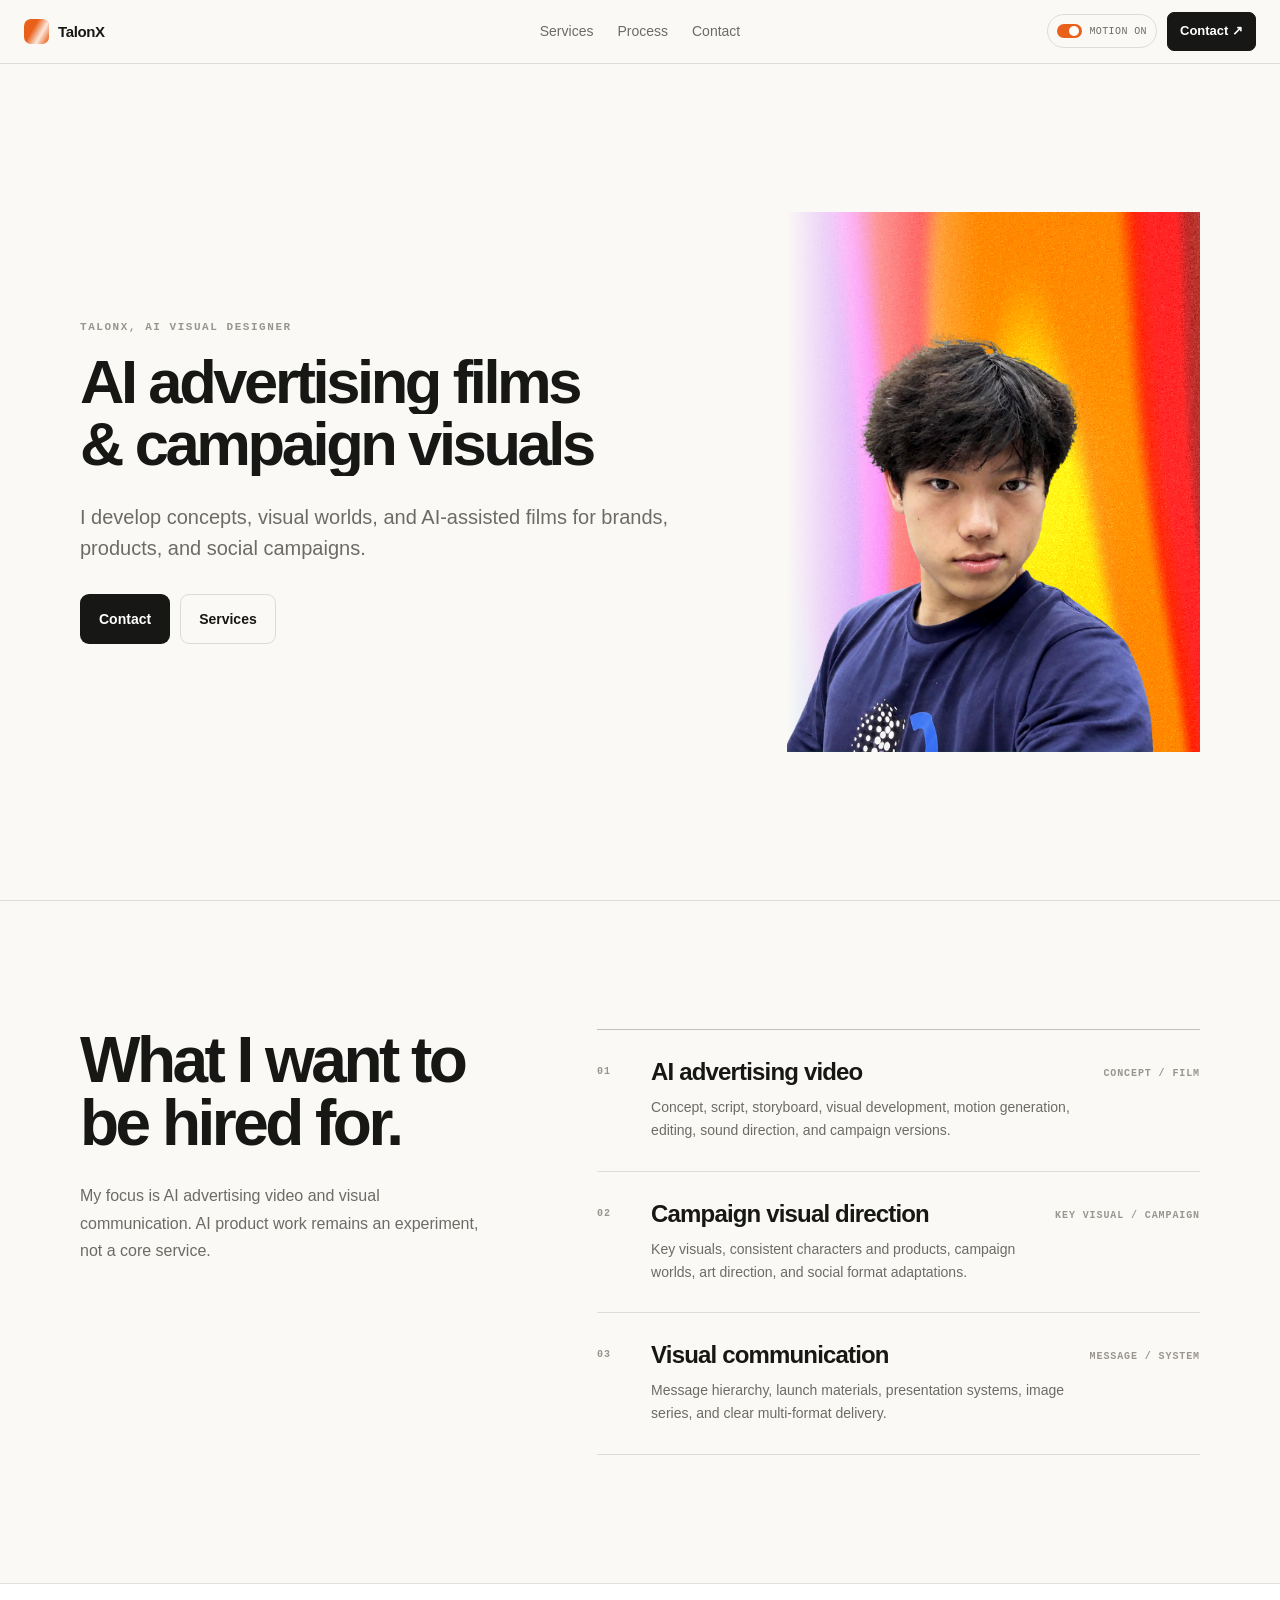
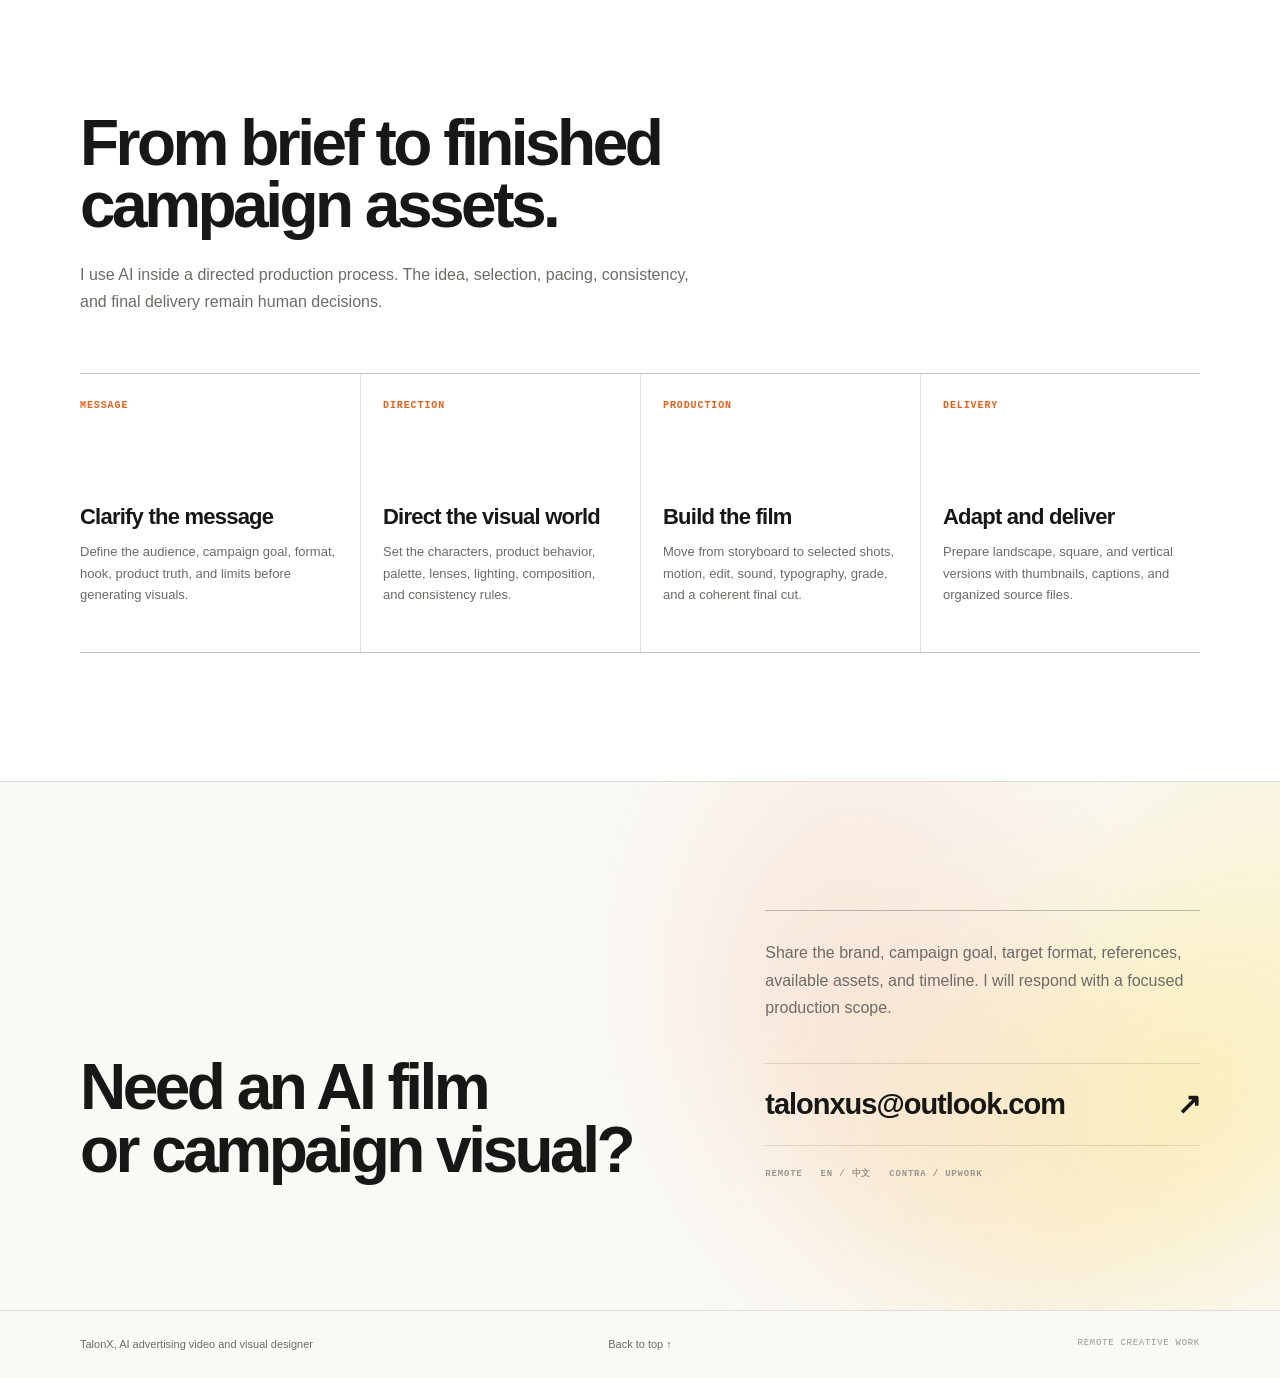
==== commit 8a85560f: "Replace portfolio with AI visual homepage" ====
--- a/index.html
+++ b/index.html
@@ -1,2021 +1,148 @@
 <!doctype html>
-<html lang="zh-CN" data-edit-version="2026-08-11-deduped">
+<html lang="en">
 <head>
   <meta charset="utf-8">
   <meta name="viewport" content="width=device-width, initial-scale=1">
-  <meta name="description" content="许天乐 TalonX 的 AI 视觉设计、UI/UX 与 AI-native 作品集，包含 ChronoAxis、Gathered Scenes 与主视觉叙事。">
-  <meta name="theme-color" content="#f0dfc2">
-  <title>许天乐 TalonX | AI 视觉设计作品集</title>
-  <style>
-    :root {
-      color-scheme: light;
-      --paper: #f0dfc2;
-      --paper-2: #e7d3b1;
-      --paper-3: #d7bd92;
-      --ink: #28231e;
-      --ink-soft: #6f6357;
-      --line: rgba(40, 35, 30, .16);
-      --line-strong: rgba(40, 35, 30, .38);
-      --accent: #b84e32;
-      --accent-ink: #fff8ec;
-      --page: min(1440px, calc(100vw - 72px));
-      --nav-h: 64px;
-      --ease: cubic-bezier(.16, 1, .3, 1);
-      --portrait-x: 0px;
-      --portrait-y: 0px;
-    }
-
-    * { box-sizing: border-box; }
-
-    html {
-      scroll-behavior: smooth;
-      background: var(--paper);
-    }
-
-    body {
-      margin: 0;
-      min-width: 320px;
-      overflow-x: clip;
-      background: var(--paper);
-      color: var(--ink);
-      font-family: "Noto Sans SC", "Microsoft YaHei UI", "PingFang SC", Arial, sans-serif;
-      text-rendering: geometricPrecision;
-    }
-
-    body::before {
-      content: "";
-      position: fixed;
-      inset: 0;
-      z-index: 100;
-      pointer-events: none;
-      opacity: .2;
-      background-image: url("data:image/svg+xml,%3Csvg viewBox='0 0 180 180' xmlns='http://www.w3.org/2000/svg'%3E%3Cfilter id='n'%3E%3CfeTurbulence type='fractalNoise' baseFrequency='.9' numOctaves='3' stitchTiles='stitch'/%3E%3C/filter%3E%3Crect width='100%25' height='100%25' filter='url(%23n)' opacity='.35'/%3E%3C/svg%3E");
-      mix-blend-mode: multiply;
-    }
-
-    ::selection {
-      color: var(--accent-ink);
-      background: var(--accent);
-    }
-
-    a { color: inherit; }
-    img { display: block; max-width: 100%; }
-    button, input, textarea { font: inherit; }
-    button, a { -webkit-tap-highlight-color: transparent; }
-
-    button:focus-visible,
-    a:focus-visible,
-    input:focus-visible,
-    textarea:focus-visible,
-    [contenteditable="true"]:focus-visible {
-      outline: 3px solid var(--accent);
-      outline-offset: 4px;
-    }
-
-    .page {
-      width: var(--page);
-      margin-inline: auto;
-    }
-
-    .nav {
-      position: fixed;
-      inset: 0 0 auto;
-      z-index: 40;
-      height: var(--nav-h);
-      border-bottom: 1px solid var(--line);
-      background: rgba(240, 223, 194, .86);
-      backdrop-filter: blur(18px) saturate(110%);
-      -webkit-backdrop-filter: blur(18px) saturate(110%);
-    }
-
-    .nav-inner {
-      width: var(--page);
-      height: 100%;
-      margin-inline: auto;
-      display: grid;
-      grid-template-columns: auto 1fr auto;
-      align-items: center;
-      gap: clamp(24px, 4vw, 72px);
-    }
-
-    .brand {
-      width: 40px;
-      height: 40px;
-      display: grid;
-      place-items: center;
-      border: 1px solid var(--line-strong);
-      background: var(--ink);
-      color: var(--paper);
-      text-decoration: none;
-      font-family: Bahnschrift, "Arial Narrow", sans-serif;
-      font-size: 12px;
-      font-weight: 800;
-      letter-spacing: -.05em;
-    }
-
-    .nav-links,
-    .nav-actions {
-      display: flex;
-      align-items: center;
-      gap: clamp(18px, 2.2vw, 36px);
-      font-family: Bahnschrift, "Arial Narrow", sans-serif;
-      font-size: 11px;
-      font-weight: 700;
-      letter-spacing: .1em;
-      text-transform: uppercase;
-    }
-
-    .nav-links a,
-    .nav-actions a {
-      position: relative;
-      color: var(--ink-soft);
-      text-decoration: none;
-      white-space: nowrap;
-      transition: color .25s var(--ease);
-    }
-
-    .nav-links a::after,
-    .nav-actions a::after {
-      content: "";
-      position: absolute;
-      left: 0;
-      right: 100%;
-      bottom: -8px;
-      height: 2px;
-      background: var(--accent);
-      transition: right .35s var(--ease);
-    }
-
-    .nav-links a:hover,
-    .nav-actions a:hover,
-    .nav-links a.is-active { color: var(--ink); }
-    .nav-links a:hover::after,
-    .nav-actions a:hover::after,
-    .nav-links a.is-active::after { right: 0; }
-    .nav-actions { justify-content: flex-end; }
-
-    .menu-toggle {
-      position: relative;
-      width: 42px;
-      height: 42px;
-      display: none;
-      padding: 10px;
-      border: 1px solid var(--line-strong);
-      background: transparent;
-      color: var(--ink);
-      cursor: pointer;
-    }
-
-    .menu-toggle span {
-      position: absolute;
-      left: 50%;
-      top: 50%;
-      width: 18px;
-      height: 1px;
-      display: block;
-      background: currentColor;
-      transition: transform .3s var(--ease), opacity .3s var(--ease);
-    }
-
-    .menu-toggle span:first-child { transform: translate(-50%, -4px); }
-    .menu-toggle span:last-child { transform: translate(-50%, 4px); }
-    .menu-open .menu-toggle span:first-child { transform: translate(-50%, 0) rotate(45deg); }
-    .menu-open .menu-toggle span:last-child { transform: translate(-50%, 0) rotate(-45deg); }
-
-    .hero {
-      min-height: 100svh;
-      display: grid;
-      grid-template-columns: minmax(0, 53%) minmax(0, 47%);
-      border-bottom: 1px solid var(--line);
-      overflow: hidden;
-    }
-
-    .hero-copy {
-      position: relative;
-      z-index: 3;
-      display: flex;
-      flex-direction: column;
-      justify-content: center;
-      min-height: 100svh;
-      padding: calc(var(--nav-h) + 48px) clamp(36px, 5vw, 86px) 46px max(36px, calc((100vw - min(1440px, 100vw - 72px)) / 2));
-      background: var(--paper);
-    }
-
-    .hero-kicker {
-      margin: 0 0 clamp(22px, 3vh, 36px);
-      color: var(--accent);
-      font-family: Bahnschrift, "Arial Narrow", sans-serif;
-      font-size: 12px;
-      font-weight: 750;
-      letter-spacing: .18em;
-      text-transform: uppercase;
-    }
-
-    .hero h1 {
-      margin: 0;
-      max-width: 7.4ch;
-      font-family: Bahnschrift, "Arial Narrow", "Noto Sans SC", sans-serif;
-      font-size: clamp(70px, 8.4vw, 132px);
-      font-weight: 740;
-      line-height: .84;
-      letter-spacing: -.075em;
-    }
-
-    .hero h1 .hero-main {
-      display: block;
-    }
-
-    .hero h1 .hero-name {
-      display: block;
-      margin-top: .18em;
-      color: var(--ink-soft);
-      font-size: .5em;
-      letter-spacing: -.045em;
-    }
-
-    .hero-intro {
-      max-width: 540px;
-      margin: clamp(28px, 4vh, 44px) 0 0;
-      color: var(--ink-soft);
-      font-size: clamp(16px, 1.25vw, 20px);
-      line-height: 1.55;
-    }
-
-    .hero-role,
-    .hero-value { display: block; }
-
-    .hero-role {
-      color: var(--ink);
-      font-family: Bahnschrift, "Arial Narrow", "Noto Sans SC", sans-serif;
-      font-weight: 650;
-    }
-
-    .hero-value {
-      max-width: 31ch;
-      margin-top: 10px;
-      font-size: .82em;
-      line-height: 1.7;
-    }
-
-    .hero-actions {
-      display: flex;
-      flex-wrap: wrap;
-      gap: 10px;
-      margin-top: 28px;
-    }
-
-    .cta {
-      min-height: 50px;
-      display: inline-flex;
-      align-items: center;
-      justify-content: center;
-      gap: 22px;
-      padding: 0 22px;
-      border: 1px solid var(--accent);
-      background: var(--accent);
-      color: var(--accent-ink);
-      text-decoration: none;
-      font-family: Bahnschrift, "Arial Narrow", sans-serif;
-      font-size: 12px;
-      font-weight: 800;
-      letter-spacing: .08em;
-      text-transform: uppercase;
-      transition: transform .3s var(--ease), background .3s var(--ease), color .3s var(--ease);
-    }
-
-    .cta.secondary {
-      border-color: var(--line-strong);
-      background: transparent;
-      color: var(--ink);
-    }
-
-    .cta:hover { transform: translateY(-3px); }
-    .cta.secondary:hover { border-color: var(--accent); color: var(--accent); }
-
-    .hero-visual {
-      position: relative;
-      min-height: 100svh;
-      overflow: hidden;
-      isolation: isolate;
-      background: #c98263;
-      cursor: crosshair;
-    }
-
-    .particle-field {
-      position: absolute;
-      inset: 0;
-      z-index: 0;
-      width: 100%;
-      height: 100%;
-      pointer-events: none;
-    }
-
-    .hero-visual::after {
-      content: "";
-      position: absolute;
-      inset: 0;
-      z-index: 1;
-      pointer-events: none;
-      border-left: 1px solid rgba(40, 35, 30, .2);
-      box-shadow: inset 52px 0 88px rgba(62, 42, 31, .2);
-    }
-
-    .portrait-wrap {
-      position: absolute;
-      inset: var(--nav-h) 0 0;
-      z-index: 2;
-      overflow: hidden;
-      animation: portrait-in 1.2s var(--ease) both;
-    }
-
-    .portrait-cutout {
-      position: absolute;
-      left: 50%;
-      bottom: -1%;
-      width: auto;
-      height: min(88%, 940px);
-      max-width: none;
-      object-fit: contain;
-      object-position: bottom center;
-      transform: translate3d(calc(-50% + var(--portrait-x)), var(--portrait-y), 0);
-      filter: drop-shadow(-20px 28px 34px rgba(70, 43, 30, .34));
-      transition: transform .8s var(--ease);
-    }
-
-    @keyframes portrait-in {
-      from { opacity: 0; transform: translate3d(0, 48px, 0); }
-      to { opacity: 1; transform: none; }
-    }
-
-    .tool-dock {
-      position: absolute;
-      z-index: 4;
-      left: 50%;
-      bottom: 24px;
-      display: flex;
-      gap: 8px;
-      padding: 8px;
-      border: 1px solid rgba(40, 35, 30, .34);
-      background: rgba(240, 223, 194, .84);
-      backdrop-filter: blur(16px);
-      -webkit-backdrop-filter: blur(16px);
-      transform: translateX(-50%);
-      box-shadow: 0 18px 54px rgba(70, 43, 30, .18);
-    }
-
-    .tool-chip {
-      width: 46px;
-      height: 46px;
-      display: grid;
-      place-items: center;
-      overflow: hidden;
-      border: 1px solid var(--line);
-      background: var(--paper-3);
-      transition: border-color .25s var(--ease), transform .25s var(--ease), background .25s var(--ease);
-    }
-
-    .tool-chip:hover {
-      border-color: var(--accent);
-      background: var(--paper);
-      transform: translateY(-3px);
-    }
-
-    .tool-chip img {
-      width: 32px;
-      height: 32px;
-      object-fit: contain;
-      border-radius: 0;
-      opacity: .94;
-    }
-
-    .section {
-      padding-block: clamp(84px, 8.5vw, 128px);
-      border-bottom: 1px solid var(--line);
-    }
-
-    .section-kicker,
-    .meta-label,
-    .phase-label {
-      color: var(--accent);
-      font-family: Bahnschrift, "Arial Narrow", sans-serif;
-      font-size: 11px;
-      font-weight: 750;
-      letter-spacing: .15em;
-      text-transform: uppercase;
-    }
-
-    .section-head {
-      display: grid;
-      grid-template-columns: minmax(0, 1.45fr) minmax(280px, .55fr);
-      gap: clamp(28px, 6vw, 100px);
-      align-items: end;
-      margin-bottom: clamp(54px, 8vw, 110px);
-    }
-
-    .section-head h2 {
-      margin: 12px 0 0;
-      font-family: Bahnschrift, "Arial Narrow", "Noto Sans SC", sans-serif;
-      font-size: clamp(54px, 8.5vw, 128px);
-      font-weight: 730;
-      line-height: .86;
-      letter-spacing: -.07em;
-    }
-
-    .section-head h2 em {
-      display: block;
-      color: var(--ink-soft);
-      font-size: .5em;
-      font-style: normal;
-      letter-spacing: -.04em;
-    }
-
-    .section-lead {
-      max-width: 560px;
-      margin: 0;
-      color: var(--ink-soft);
-      font-size: clamp(16px, 1.25vw, 20px);
-      line-height: 1.75;
-    }
-
-    .profile {
-      background: var(--paper-2);
-    }
-
-    .profile-grid {
-      display: grid;
-      grid-template-columns: minmax(0, .78fr) minmax(0, 1.22fr);
-      gap: clamp(38px, 8vw, 132px);
-      align-items: start;
-    }
-
-    .profile-statement {
-      position: sticky;
-      top: calc(var(--nav-h) + 42px);
-    }
-
-    .profile-statement h2 {
-      margin: 14px 0 30px;
-      max-width: 10ch;
-      font-family: Bahnschrift, "Arial Narrow", "Noto Sans SC", sans-serif;
-      font-size: clamp(48px, 5.8vw, 86px);
-      font-weight: 720;
-      line-height: .94;
-      letter-spacing: -.065em;
-    }
-
-    .profile-statement h2 em {
-      color: var(--accent);
-      font-style: normal;
-    }
-
-    .profile-statement p {
-      max-width: 43ch;
-      margin: 0;
-      color: var(--ink-soft);
-      font-size: 16px;
-      line-height: 1.8;
-    }
-
-    .identity-list {
-      margin: 0 0 clamp(42px, 5vw, 66px);
-      border-top: 1px solid var(--line);
-    }
-
-    .identity-row {
-      display: grid;
-      grid-template-columns: 150px 1fr;
-      gap: 28px;
-      padding: 22px 0;
-      border-bottom: 1px solid var(--line);
-    }
-
-    .identity-row dt {
-      color: var(--ink-soft);
-      font-family: Bahnschrift, "Arial Narrow", sans-serif;
-      font-size: 10px;
-      letter-spacing: .14em;
-      text-transform: uppercase;
-    }
-
-    .identity-row dd {
-      margin: 0;
-      font-size: clamp(16px, 1.6vw, 23px);
-      line-height: 1.45;
-    }
-
-    .identity-row a {
-      text-decoration-color: var(--line-strong);
-      text-underline-offset: 5px;
-    }
-
-    .thought-path {
-      display: grid;
-      grid-template-columns: repeat(2, minmax(0, 1fr));
-      margin: 0;
-      padding: 0;
-      list-style: none;
-      border-top: 1px solid var(--line);
-      border-left: 1px solid var(--line);
-    }
-
-    .thought-item {
-      position: relative;
-      min-height: 196px;
-      display: flex;
-      flex-direction: column;
-      justify-content: space-between;
-      gap: 24px;
-      padding: 26px;
-      border-right: 1px solid var(--line);
-      border-bottom: 1px solid var(--line);
-    }
-
-    .thought-item::before {
-      content: "";
-      position: absolute;
-      left: 26px;
-      top: 26px;
-      width: 34px;
-      height: 3px;
-      background: var(--accent);
-    }
-
-    .thought-item h3 {
-      margin: 24px 0 0;
-      font-size: clamp(19px, 1.7vw, 25px);
-      line-height: 1.4;
-    }
-
-    .thought-item p {
-      margin: 0;
-      color: var(--ink-soft);
-      font-size: 14px;
-      line-height: 1.75;
-    }
-
-    .case {
-      background: var(--paper);
-    }
-
-    .project-title-row {
-      display: grid;
-      grid-template-columns: minmax(0, 1.45fr) minmax(300px, .55fr);
-      gap: clamp(28px, 7vw, 110px);
-      align-items: end;
-      margin-bottom: 38px;
-    }
-
-    .project-title-row h2 {
-      margin: 12px 0 0;
-      font-family: Bahnschrift, "Arial Narrow", sans-serif;
-      font-size: clamp(62px, 8.4vw, 124px);
-      font-weight: 740;
-      line-height: .82;
-      letter-spacing: -.08em;
-    }
-
-    .project-summary {
-      margin: 0;
-      color: var(--ink-soft);
-      font-size: clamp(16px, 1.35vw, 21px);
-      line-height: 1.75;
-    }
-
-    figure { margin: 0; }
-
-    .feature-figure {
-      position: relative;
-      overflow: hidden;
-      border: 1px solid var(--line);
-      background: var(--paper-3);
-    }
-
-    .feature-figure img {
-      width: 100%;
-      aspect-ratio: 16 / 9;
-      object-fit: cover;
-      transition: transform 1.1s var(--ease);
-    }
-
-    .feature-figure:hover img { transform: scale(1.025); }
-
-    figcaption {
-      display: flex;
-      justify-content: space-between;
-      gap: 18px;
-      padding: 14px 16px;
-      border-top: 1px solid var(--line);
-      color: var(--ink-soft);
-      font-family: Bahnschrift, "Arial Narrow", sans-serif;
-      font-size: 10px;
-      line-height: 1.5;
-      letter-spacing: .08em;
-      text-transform: uppercase;
-    }
-
-    .research-intro {
-      display: grid;
-      grid-template-columns: minmax(0, .55fr) minmax(0, 1.45fr);
-      gap: clamp(28px, 7vw, 100px);
-      align-items: start;
-      margin-top: clamp(70px, 8vw, 108px);
-    }
-
-    .research-intro h3 {
-      position: sticky;
-      top: calc(var(--nav-h) + 36px);
-      margin: 10px 0 0;
-      font-family: Bahnschrift, "Arial Narrow", "Noto Sans SC", sans-serif;
-      font-size: clamp(38px, 4.6vw, 66px);
-      line-height: .98;
-      letter-spacing: -.055em;
-    }
-
-    .research-track {
-      display: grid;
-      grid-template-columns: repeat(2, minmax(0, 1fr));
-      margin: 0;
-      padding: 0;
-      list-style: none;
-      border-top: 1px solid var(--line);
-      border-left: 1px solid var(--line);
-    }
-
-    .research-step {
-      min-height: 236px;
-      display: flex;
-      flex-direction: column;
-      gap: 18px;
-      padding: clamp(24px, 3vw, 34px);
-      border-right: 1px solid var(--line);
-      border-bottom: 1px solid var(--line);
-    }
-
-    .research-step:first-child,
-    .research-step:last-child { grid-column: 1 / -1; min-height: 0; }
-
-    .research-step h4 {
-      margin: 0;
-      color: var(--accent);
-      font-size: clamp(19px, 1.7vw, 25px);
-      line-height: 1.35;
-    }
-
-    .research-step p {
-      margin: 0;
-      color: var(--ink-soft);
-      font-size: 15px;
-      line-height: 1.8;
-    }
-
-    .research-step strong {
-      color: var(--ink);
-      font-weight: 700;
-    }
-
-    .evidence-strip {
-      display: grid;
-      grid-template-columns: repeat(3, 1fr);
-      margin-top: clamp(64px, 8vw, 110px);
-      border-top: 1px solid var(--line);
-      border-bottom: 1px solid var(--line);
-    }
-
-    .evidence {
-      min-height: 166px;
-      display: flex;
-      flex-direction: column;
-      justify-content: space-between;
-      gap: 26px;
-      padding: 24px;
-      border-right: 1px solid var(--line);
-    }
-
-    .evidence:last-child { border-right: 0; }
-
-    .evidence strong {
-      color: var(--accent);
-      font-family: Bahnschrift, "Arial Narrow", sans-serif;
-      font-size: clamp(44px, 5vw, 76px);
-      line-height: .8;
-      letter-spacing: -.05em;
-    }
-
-    .evidence span {
-      max-width: 28ch;
-      color: var(--ink-soft);
-      font-size: 13px;
-      line-height: 1.6;
-    }
-
-    .theme-grid {
-      display: grid;
-      grid-template-columns: 1.2fr .8fr;
-      gap: 16px;
-      margin-top: 16px;
-    }
-
-    .theme-grid figure {
-      overflow: hidden;
-      border: 1px solid var(--line);
-      background: var(--paper-3);
-    }
-
-    .theme-grid figure:first-child { grid-row: span 2; }
-
-    .theme-grid img {
-      width: 100%;
-      height: 100%;
-      min-height: 280px;
-      object-fit: cover;
-      transition: transform .9s var(--ease);
-    }
-
-    .theme-grid figure:first-child img { min-height: 596px; }
-    .theme-grid figure:hover img { transform: scale(1.03); }
-
-    .work-section { background: var(--paper-2); }
-
-    .work-header {
-      display: grid;
-      grid-template-columns: minmax(0, 1.35fr) minmax(280px, .65fr);
-      gap: clamp(30px, 7vw, 110px);
-      align-items: end;
-      margin-bottom: 52px;
-    }
-
-    .work-header h2 {
-      margin: 12px 0 0;
-      font-family: Bahnschrift, "Arial Narrow", "Noto Sans SC", sans-serif;
-      font-size: clamp(54px, 8vw, 122px);
-      font-weight: 730;
-      line-height: .86;
-      letter-spacing: -.07em;
-    }
-
-    .work-header p {
-      margin: 0;
-      color: var(--ink-soft);
-      font-size: 16px;
-      line-height: 1.8;
-    }
-
-    .gather-grid {
-      display: grid;
-      grid-template-columns: 1.12fr .88fr;
-      grid-template-rows: auto auto;
-      gap: 16px;
-    }
-
-    .gather-grid figure {
-      overflow: hidden;
-      border: 1px solid var(--line);
-      background: var(--paper-3);
-    }
-
-    .gather-grid figure:first-child { grid-row: 1 / 3; }
-
-    .gather-grid img {
-      width: 100%;
-      height: 100%;
-      min-height: 370px;
-      object-fit: cover;
-      transition: transform 1s var(--ease);
-    }
-
-    .gather-grid figure:first-child img { min-height: 756px; }
-    .gather-grid figure:hover img { transform: scale(1.025); }
-
-    .visuals { background: var(--paper); }
-
-    .visual-stack {
-      display: grid;
-      gap: 16px;
-    }
-
-    .visual-stack figure {
-      position: relative;
-      overflow: hidden;
-      border: 1px solid var(--line);
-      background: var(--paper-3);
-    }
-
-    .visual-stack img {
-      width: 100%;
-      aspect-ratio: 16 / 8.5;
-      object-fit: cover;
-      transition: transform 1.1s var(--ease);
-    }
-
-    .visual-stack figure:nth-child(2) {
-      width: 78%;
-      margin-left: auto;
-    }
-
-    .visual-stack figure:nth-child(3) { width: 86%; }
-    .visual-stack figure:hover img { transform: scale(1.025); }
-
-    .tapnow-proof {
-      display: grid;
-      grid-template-columns: minmax(0, 1fr) auto;
-      gap: 32px;
-      align-items: center;
-      margin-top: 30px;
-      padding-top: 26px;
-      border-top: 1px solid var(--line);
-    }
-
-    .tapnow-proof p {
-      max-width: 72ch;
-      margin: 0;
-      color: var(--ink-soft);
-      font-size: 14px;
-      line-height: 1.75;
-    }
-
-    .canvas-link {
-      min-height: 48px;
-      display: inline-flex;
-      align-items: center;
-      justify-content: center;
-      gap: 20px;
-      padding: 0 20px;
-      border: 1px solid var(--line-strong);
-      color: var(--ink);
-      text-decoration: none;
-      font-family: Bahnschrift, "Arial Narrow", sans-serif;
-      font-size: 11px;
-      font-weight: 700;
-      letter-spacing: .08em;
-      text-transform: uppercase;
-      transition: border-color .25s var(--ease), color .25s var(--ease);
-    }
-
-    .canvas-link:hover { border-color: var(--accent); color: var(--accent); }
-
-    .contact {
-      padding-block: clamp(88px, 10vw, 150px);
-      border-bottom: 1px solid var(--line);
-      background: var(--accent);
-      color: var(--accent-ink);
-    }
-
-    .contact-grid {
-      display: grid;
-      grid-template-columns: 1.25fr .75fr;
-      gap: clamp(40px, 8vw, 120px);
-      align-items: end;
-    }
-
-    .contact h2 {
-      margin: 0;
-      max-width: 9ch;
-      font-family: Bahnschrift, "Arial Narrow", sans-serif;
-      font-size: clamp(60px, 9vw, 136px);
-      font-weight: 750;
-      line-height: .82;
-      letter-spacing: -.075em;
-    }
-
-    .contact-list {
-      border-top: 1px solid rgba(23, 19, 10, .35);
-    }
-
-    .contact-link {
-      display: grid;
-      grid-template-columns: 84px 1fr;
-      gap: 18px;
-      padding: 18px 0;
-      border-bottom: 1px solid rgba(23, 19, 10, .35);
-      color: var(--accent-ink);
-      text-decoration: none;
-    }
-
-    .contact-link span {
-      font-family: Bahnschrift, "Arial Narrow", sans-serif;
-      font-size: 10px;
-      letter-spacing: .12em;
-      text-transform: uppercase;
-    }
-
-    .contact-link strong {
-      font-size: clamp(15px, 1.35vw, 20px);
-      overflow-wrap: anywhere;
-    }
-
-    .feedback {
-      padding-block: clamp(74px, 9vw, 124px);
-      background: var(--paper-2);
-      border-bottom: 1px solid var(--line);
-    }
-
-    .feedback-shell {
-      display: grid;
-      grid-template-columns: minmax(0, 1fr) auto;
-      gap: clamp(30px, 8vw, 120px);
-      align-items: center;
-    }
-
-    .feedback h2 {
-      margin: 0 0 14px;
-      font-family: Bahnschrift, "Arial Narrow", "Noto Sans SC", sans-serif;
-      font-size: clamp(38px, 5vw, 72px);
-      line-height: .98;
-      letter-spacing: -.05em;
-    }
-
-    .feedback-copy {
-      max-width: 54ch;
-      margin: 0;
-      color: var(--ink-soft);
-      font-size: 15px;
-      line-height: 1.75;
-    }
-
-    .feedback-actions { display: flex; gap: 12px; }
-
-    .feedback-choice {
-      width: clamp(128px, 12vw, 174px);
-      min-height: 132px;
-      display: flex;
-      flex-direction: column;
-      align-items: flex-start;
-      justify-content: space-between;
-      padding: 18px;
-      border: 1px solid var(--line-strong);
-      background: transparent;
-      color: var(--ink);
-      cursor: pointer;
-      transition: transform .25s var(--ease), border-color .25s var(--ease), background .25s var(--ease);
-    }
-
-    .feedback-choice:hover,
-    .feedback-choice[aria-pressed="true"] {
-      transform: translateY(-4px);
-      border-color: var(--accent);
-      background: rgba(184, 78, 50, .1);
-    }
-
-    .feedback-glyph {
-      color: var(--accent);
-      font-family: Bahnschrift, "Arial Narrow", sans-serif;
-      font-size: 42px;
-      line-height: 1;
-    }
-
-    .feedback-choice strong { font-size: 13px; }
-
-    .footer {
-      min-height: 78px;
-      display: flex;
-      align-items: center;
-      justify-content: space-between;
-      gap: 20px;
-      color: var(--ink-soft);
-      font-family: Bahnschrift, "Arial Narrow", sans-serif;
-      font-size: 10px;
-      letter-spacing: .1em;
-      text-transform: uppercase;
-    }
-
-    .reveal {
-      opacity: 0;
-      transform: translateY(28px);
-      transition: opacity .8s var(--ease), transform .8s var(--ease);
-    }
-
-    .reveal.is-visible {
-      opacity: 1;
-      transform: none;
-    }
-
-    .edit-hotzone {
-      position: fixed;
-      inset: 0 auto auto 0;
-      z-index: 120;
-      width: 34px;
-      height: 34px;
-      padding: 0;
-      border: 0;
-      background: transparent;
-      cursor: pointer;
-    }
-
-    .edit-hotzone::before {
-      content: "";
-      position: absolute;
-      inset: 0 auto auto 0;
-      width: 0;
-      height: 0;
-      border-top: 18px solid rgba(184, 78, 50, .22);
-      border-right: 18px solid transparent;
-    }
-
-    .editor-panel {
-      position: fixed;
-      z-index: 110;
-      left: 14px;
-      bottom: 14px;
-      display: flex;
-      flex-wrap: wrap;
-      align-items: center;
-      gap: 7px;
-      max-width: calc(100vw - 28px);
-      padding: 8px;
-      border: 1px solid var(--line-strong);
-      background: rgba(40, 35, 30, .94);
-      backdrop-filter: blur(16px);
-      -webkit-backdrop-filter: blur(16px);
-      opacity: 0;
-      pointer-events: none;
-      transform: translateY(12px);
-      transition: opacity .25s var(--ease), transform .25s var(--ease);
-    }
-
-    .editing .editor-panel,
-    .edit-hotzone:hover + .editor-panel,
-    .editor-panel:hover,
-    .editor-panel:focus-within {
-      opacity: 1;
-      pointer-events: auto;
-      transform: none;
-    }
-
-    .editor-panel button {
-      min-height: 34px;
-      padding: 0 12px;
-      border: 1px solid var(--line-strong);
-      background: var(--paper);
-      color: var(--ink);
-      font-size: 12px;
-      font-weight: 700;
-      cursor: pointer;
-    }
-
-    .editor-hint {
-      padding: 0 8px;
-      color: var(--paper-2);
-      font-size: 11px;
-    }
-
-    .editing [data-edit-id] {
-      outline: 1px dashed rgba(184, 78, 50, .72);
-      outline-offset: 3px;
-      cursor: text;
-    }
-
-    .editing [data-edit-id]:focus {
-      outline: 2px solid var(--accent);
-      background: rgba(184, 78, 50, .1);
-    }
-
-    .edit-toast {
-      position: fixed;
-      z-index: 130;
-      right: 18px;
-      bottom: 18px;
-      padding: 12px 16px;
-      border: 1px solid var(--line-strong);
-      background: var(--ink);
-      color: var(--paper);
-      font-size: 12px;
-      opacity: 0;
-      pointer-events: none;
-      transform: translateY(12px);
-      transition: opacity .25s var(--ease), transform .25s var(--ease);
-    }
-
-    .edit-toast.show { opacity: 1; transform: none; }
-
-    .feedback-dialog[hidden] { display: none; }
-
-    .feedback-dialog {
-      position: fixed;
-      inset: 0;
-      z-index: 150;
-      display: grid;
-      place-items: center;
-      padding: 24px;
-    }
-
-    .feedback-backdrop {
-      position: absolute;
-      inset: 0;
-      border: 0;
-      background: rgba(3, 4, 5, .78);
-      cursor: pointer;
-    }
-
-    .feedback-modal {
-      position: relative;
-      width: min(620px, 100%);
-      max-height: min(760px, calc(100svh - 48px));
-      overflow: auto;
-      padding: clamp(24px, 4vw, 42px);
-      border: 1px solid var(--line-strong);
-      background: var(--paper-2);
-      box-shadow: 0 32px 120px rgba(62, 42, 31, .32);
-    }
-
-    .feedback-modal-head {
-      display: flex;
-      align-items: flex-start;
-      justify-content: space-between;
-      gap: 24px;
-      margin-bottom: 26px;
-    }
-
-    .feedback-modal h3 {
-      margin: 0;
-      font-family: Bahnschrift, "Arial Narrow", "Noto Sans SC", sans-serif;
-      font-size: clamp(28px, 4vw, 46px);
-      line-height: 1;
-      letter-spacing: -.04em;
-    }
-
-    .feedback-close {
-      width: 38px;
-      height: 38px;
-      flex: 0 0 auto;
-      border: 1px solid var(--line-strong);
-      background: transparent;
-      color: var(--ink);
-      font-size: 24px;
-      cursor: pointer;
-    }
-
-    .feedback-form { display: grid; gap: 20px; }
-    .feedback-field { display: grid; gap: 8px; }
-    .feedback-field label { font-size: 13px; font-weight: 700; }
-    .feedback-field small { color: var(--ink-soft); font-size: 11px; }
-
-    .feedback-field input,
-    .feedback-field textarea {
-      width: 100%;
-      border: 1px solid var(--line-strong);
-      background: var(--paper);
-      color: var(--ink);
-      padding: 13px 14px;
-      border-radius: 0;
-      font-size: 15px;
-      line-height: 1.6;
-    }
-
-    .feedback-field textarea { min-height: 138px; resize: vertical; }
-
-    .feedback-submit {
-      min-height: 48px;
-      border: 1px solid var(--accent);
-      background: var(--accent);
-      color: var(--accent-ink);
-      font-weight: 800;
-      cursor: pointer;
-    }
-
-    .feedback-submit:disabled { opacity: .55; cursor: wait; }
-    .feedback-status { min-height: 1.5em; margin: 0; color: var(--ink-soft); font-size: 12px; line-height: 1.6; }
-    .modal-open { overflow: hidden; }
-
-    @media (max-width: 1080px) {
-      :root { --page: min(100% - 40px, 920px); }
-      .menu-toggle { display: grid; }
-      .nav-links {
-        position: fixed;
-        inset: var(--nav-h) 0 auto;
-        display: grid;
-        gap: 0;
-        padding: 20px max(20px, calc((100vw - min(100% - 40px, 920px)) / 2));
-        border-bottom: 1px solid var(--line);
-        background: rgba(240, 223, 194, .97);
-        backdrop-filter: blur(20px);
-        -webkit-backdrop-filter: blur(20px);
-        opacity: 0;
-        pointer-events: none;
-        transform: translateY(-12px);
-        transition: opacity .3s var(--ease), transform .3s var(--ease);
-      }
-      .menu-open .nav-links { opacity: 1; pointer-events: auto; transform: none; }
-      .nav-links a {
-        padding: 15px 0;
-        border-bottom: 1px solid var(--line);
-        color: var(--ink);
-        font-size: 15px;
-      }
-      .nav-links a:last-child { border-bottom: 0; }
-      .nav-links a::after { bottom: 0; }
-      .nav-inner { grid-template-columns: auto 1fr auto; }
-      .hero { grid-template-columns: 1fr; }
-      .hero-copy {
-        min-height: auto;
-        padding: calc(var(--nav-h) + 70px) 20px 64px;
-      }
-      .hero-visual { min-height: min(780px, 90svh); }
-      .portrait-cutout { height: 92%; }
-      .section-head,
-      .project-title-row,
-      .work-header { grid-template-columns: 1fr; }
-      .profile-grid { grid-template-columns: 1fr; }
-      .profile-statement { position: static; }
-      .profile-statement h2 { max-width: 12ch; }
-      .research-intro { grid-template-columns: 1fr; }
-      .research-intro h3 { position: static; max-width: 12ch; }
-      .theme-grid figure:first-child img { min-height: 520px; }
-      .contact-grid { grid-template-columns: 1fr; }
-      .feedback-shell { grid-template-columns: 1fr; }
-    }
-
-    @media (max-width: 700px) {
-      :root {
-        --page: calc(100% - 28px);
-        --nav-h: 58px;
-      }
-      .hero-copy { padding-inline: 14px; }
-      .hero h1 { font-size: clamp(62px, 20vw, 90px); }
-      .hero-intro { font-size: 16px; }
-      .hero-visual { min-height: 650px; }
-      .portrait-cutout { height: 82%; }
-      .tool-dock { bottom: 18px; }
-      .tool-chip { width: 42px; height: 42px; }
-      .section { padding-block: 82px; }
-      .section-head { margin-bottom: 48px; }
-      .section-head h2,
-      .work-header h2 { font-size: clamp(48px, 17vw, 76px); }
-      .identity-row { grid-template-columns: 1fr; gap: 8px; }
-      .thought-path,
-      .research-track { grid-template-columns: 1fr; }
-      .thought-item { min-height: 174px; }
-      .project-title-row h2 { font-size: clamp(54px, 19vw, 86px); }
-      .research-step,
-      .research-step:first-child,
-      .research-step:last-child { grid-column: auto; min-height: 0; }
-      .evidence-strip { grid-template-columns: 1fr; }
-      .evidence { min-height: 122px; border-right: 0; border-bottom: 1px solid var(--line); }
-      .evidence:last-child { border-bottom: 0; }
-      .theme-grid,
-      .gather-grid { grid-template-columns: 1fr; }
-      .theme-grid figure:first-child,
-      .gather-grid figure:first-child { grid-row: auto; }
-      .theme-grid img,
-      .theme-grid figure:first-child img,
-      .gather-grid img,
-      .gather-grid figure:first-child img { min-height: 0; height: auto; aspect-ratio: auto; }
-      .visual-stack figure:nth-child(2),
-      .visual-stack figure:nth-child(3) { width: 100%; }
-      .visual-stack img { aspect-ratio: 16 / 10; }
-      .tapnow-proof { grid-template-columns: 1fr; }
-      .canvas-link { width: 100%; }
-      .contact h2 { font-size: clamp(58px, 20vw, 92px); }
-      .contact-link { grid-template-columns: 68px 1fr; }
-      .feedback-actions { width: 100%; }
-      .feedback-choice { width: 50%; min-height: 118px; }
-      .footer { align-items: flex-start; flex-direction: column; justify-content: center; }
-      .editor-hint { display: none; }
-    }
-
-    @media (prefers-reduced-motion: reduce) {
-      *, *::before, *::after {
-        animation-duration: .01ms !important;
-        animation-iteration-count: 1 !important;
-        scroll-behavior: auto !important;
-        transition-duration: .01ms !important;
-      }
-      .reveal { opacity: 1; transform: none; }
-      .portrait-cutout { transform: none; }
-    }
-
-    @media print {
-      @page { size: A4; margin: 12mm; }
-      :root {
-        color-scheme: light;
-        --paper: #f0dfc2;
-        --paper-2: #e7d3b1;
-        --paper-3: #d7bd92;
-        --ink: #28231e;
-        --ink-soft: #6f6357;
-        --line: rgba(40, 35, 30, .16);
-        --line-strong: rgba(40, 35, 30, .38);
-        --accent: #b84e32;
-        --accent-ink: #fff8ec;
-        --page: 100%;
-      }
-      body { background: var(--paper); color: var(--ink); }
-      body::before,
-      .nav,
-      .edit-hotzone,
-      .editor-panel,
-      .edit-toast,
-      .feedback-dialog,
-      .tool-dock,
-      .menu-toggle { display: none !important; }
-      .hero {
-        min-height: 0;
-        grid-template-columns: 1fr .78fr;
-        break-after: page;
-      }
-      .hero-copy {
-        min-height: 248mm;
-        padding: 18mm 10mm 12mm 0;
-        background: var(--paper);
-      }
-      .hero-visual { min-height: 248mm; }
-      .portrait-wrap { inset: 0; }
-      .section { padding-block: 16mm; }
-      .profile-statement { position: static; }
-      .research-intro h3 { position: static; }
-      .reveal { opacity: 1; transform: none; }
-      .feature-figure,
-      .theme-grid figure,
-      .gather-grid figure,
-      .visual-stack figure { break-inside: avoid; }
-      .contact { break-before: page; }
-      .feedback { break-inside: avoid; }
-      a { text-decoration: none; }
-    }
-  </style>
+  <meta name="description" content="TalonX is an AI advertising video and visual communication designer creating concepts, visual worlds, and AI-assisted campaign films.">
+  <meta name="theme-color" content="#faf9f6">
+  <title>TalonX | AI Advertising Video and Visual Designer</title>
+  <link rel="icon" href="data:image/svg+xml,%3Csvg xmlns='http://www.w3.org/2000/svg' viewBox='0 0 32 32'%3E%3Cdefs%3E%3ClinearGradient id='g'%3E%3Cstop stop-color='%23e8601a'/%3E%3Cstop offset='1' stop-color='%23ffd938'/%3E%3C/linearGradient%3E%3C/defs%3E%3Crect width='32' height='32' rx='8' fill='url(%23g)'/%3E%3C/svg%3E">
+  <link rel="stylesheet" href="styles.css">
 </head>
 <body>
-  <button class="edit-hotzone" id="edit-hotzone" type="button" aria-label="开启文字编辑"></button>
-  <div class="editor-panel" aria-label="页面编辑工具">
-    <button type="button" id="edit-toggle" aria-pressed="false">编辑</button>
-    <button type="button" id="save-edits">保存</button>
-    <button type="button" id="export-html">导出 HTML</button>
-    <button type="button" id="reset-edits">恢复默认</button>
-    <span class="editor-hint">E 编辑 · Ctrl/Cmd+S 保存</span>
-  </div>
-  <div class="edit-toast" role="status" aria-live="polite"></div>
+  <a class="skip-link" href="#services">Skip to services</a>
 
-  <header class="nav">
-    <div class="nav-inner">
-      <a class="brand" href="#resume" aria-label="返回简历首屏"><span data-edit-id="nav-brand">T/X</span></a>
-      <nav class="nav-links" id="primary-nav" aria-label="主导航">
-        <a href="#resume"><span data-edit-id="nav-resume">Resume</span></a>
-        <a href="#profile"><span data-edit-id="nav-profile">个人</span></a>
-        <a href="#chronoaxis"><span data-edit-id="nav-chronoaxis">ChronoAxis</span></a>
-        <a href="#gathered"><span data-edit-id="nav-gathered">Gathered</span></a>
-        <a href="#visuals"><span data-edit-id="nav-visuals">主视觉</span></a>
-        <a href="#feedback"><span data-edit-id="nav-feedback">留言</span></a>
-      </nav>
-      <button class="menu-toggle" id="menu-toggle" type="button" aria-expanded="false" aria-controls="primary-nav" aria-label="打开导航菜单"><span></span><span></span></button>
+  <header class="site-header" data-header>
+    <a class="brand" href="#top" aria-label="TalonX, back to top">
+      <span class="brand-mark" aria-hidden="true"></span>
+      <span>TalonX</span>
+    </a>
+
+    <nav class="site-nav" id="site-nav" aria-label="Primary navigation">
+      <a href="#services">Services</a>
+      <a href="#approach">Process</a>
+      <a href="#contact">Contact</a>
+    </nav>
+
+    <div class="header-actions">
+      <button class="motion-toggle" id="motion-toggle" type="button" aria-pressed="false">
+        <span class="motion-pill" aria-hidden="true"></span>
+        <span class="mono" id="motion-label">Motion on</span>
+      </button>
+      <a class="header-cta" href="mailto:talonxus@outlook.com">Contact <span aria-hidden="true">↗</span></a>
+      <button class="menu-toggle" id="menu-toggle" type="button" aria-expanded="false" aria-controls="site-nav" aria-label="Open navigation">
+        <span></span><span></span>
+      </button>
     </div>
   </header>
 
-  <main>
-    <section class="hero" id="resume">
-      <div class="hero-copy">
-        <p class="hero-kicker reveal" data-edit-id="hero-kicker">Resume / 2026</p>
-        <h1 class="reveal"><span class="hero-main" data-edit-id="hero-title">许天乐</span><span class="hero-name" data-edit-id="hero-name">TalonX</span></h1>
-        <p class="hero-intro reveal"><span class="hero-role" data-edit-id="hero-role">AI 视觉设计师 / UI UX Design / AI-native</span><span class="hero-value" data-edit-id="hero-intro">从视觉研究到可运行原型，让 AI 生成进入真实交付。</span></p>
-        <div class="hero-actions reveal">
-          <a class="cta" href="assets/TalonX_AI视觉设计师简历.pdf" download><span data-edit-id="hero-cta-resume">下载简历</span><span aria-hidden="true">↓</span></a>
-          <a class="cta secondary" href="#chronoaxis"><span data-edit-id="hero-cta-project">查看首个项目</span><span aria-hidden="true">↘</span></a>
+  <main id="top">
+    <section class="hero" aria-labelledby="hero-title">
+      <div class="page-shell hero-grid">
+        <div class="hero-copy">
+          <p class="eyebrow mono hero-enter">TALONX, AI VISUAL DESIGNER</p>
+          <h1 id="hero-title">
+            <span class="headline-line"><span>AI advertising films</span></span>
+            <span class="headline-line"><span>& campaign visuals</span></span>
+          </h1>
+          <p class="hero-summary hero-enter">I develop concepts, visual worlds, and AI-assisted films for brands, products, and social campaigns.</p>
+          <div class="hero-actions hero-enter">
+            <a class="button button-dark" href="mailto:talonxus@outlook.com">Contact <span class="button-shine" aria-hidden="true"></span></a>
+            <a class="button button-outline" href="#services">Services</a>
+          </div>
         </div>
-      </div>
-      <div class="hero-visual" id="portrait-stage" aria-label="许天乐个人照片与暖色颗粒动效">
-        <canvas class="particle-field" id="particle-field" aria-hidden="true"></canvas>
-        <div class="portrait-wrap">
-          <img class="portrait-cutout" src="assets/portrait-talonx-cutout.webp" alt="许天乐 TalonX 透明背景个人照片">
-        </div>
-        <div class="tool-dock" aria-label="常用工具">
-          <span class="tool-chip" role="img" aria-label="Adobe Illustrator" title="Adobe Illustrator"><img src="assets/icons/illustrator-mono.svg" alt=""></span>
-          <span class="tool-chip" role="img" aria-label="Adobe Photoshop" title="Adobe Photoshop"><img src="assets/icons/photoshop-mono.svg" alt=""></span>
-          <span class="tool-chip" role="img" aria-label="Codex" title="Codex"><img src="assets/icons/codex-mono.svg" alt=""></span>
+
+        <div class="hero-visual hero-enter" id="hero-visual" aria-label="TalonX portrait over an interactive warm spectral field">
+          <canvas id="hero-shader" aria-hidden="true"></canvas>
+          <div class="hero-visual-fade" aria-hidden="true"></div>
+          <div class="hero-visual-grid" aria-hidden="true"></div>
+          <img class="hero-portrait" src="assets/portrait-talonx-cutout.webp" alt="Portrait of TalonX" draggable="false">
         </div>
       </div>
     </section>
 
-    <section class="section profile" id="profile">
-      <div class="page profile-grid">
-        <div class="profile-statement reveal">
-          <h2 data-edit-id="profile-title">先判断，<em>再生成。</em></h2>
-          <p data-edit-id="profile-lead">我关注的不是生成速度，而是每一步为何成立，以及它如何进入真实使用场景。</p>
+    <section class="capabilities-section" id="services" aria-labelledby="capabilities-title">
+      <div class="page-shell capabilities-grid">
+        <div class="capabilities-intro reveal">
+          <h2 id="capabilities-title">What I want to be hired for.</h2>
+          <p>My focus is AI advertising video and visual communication. AI product work remains an experiment, not a core service.</p>
         </div>
-        <div>
-          <dl class="identity-list reveal">
-            <div class="identity-row"><dt data-edit-id="profile-school-label">Education</dt><dd data-edit-id="profile-school">湖北美术学院 / 视觉传达设计 / 准大二</dd></div>
-            <div class="identity-row"><dt data-edit-id="profile-phone-label">Phone</dt><dd><a href="tel:15871040586" data-edit-id="profile-phone">15871040586</a></dd></div>
-            <div class="identity-row"><dt data-edit-id="profile-email-label">Email</dt><dd><a href="mailto:talonxus@outlook.com" data-edit-id="profile-email">talonxus@outlook.com</a></dd></div>
-          </dl>
-          <ol class="thought-path reveal" aria-label="个人创作思路">
-            <li class="thought-item">
-              <h3 data-edit-id="thought-title-1">定义问题</h3>
-              <p data-edit-id="thought-copy-1">先确认受众、目标与信息层级，建立可以判断方向优劣的标准。</p>
-            </li>
-            <li class="thought-item">
-              <h3 data-edit-id="thought-title-2">建立方向</h3>
-              <p data-edit-id="thought-copy-2">围绕构图、材质与叙事发散多个分支，用比较而不是直觉完成筛选。</p>
-            </li>
-            <li class="thought-item">
-              <h3 data-edit-id="thought-title-3">精修系统</h3>
-              <p data-edit-id="thought-copy-3">统一网格、字体、边缘与色彩，让单张结果变成可延展的视觉系统。</p>
-            </li>
-            <li class="thought-item">
-              <h3 data-edit-id="thought-title-4">验证交付</h3>
-              <p data-edit-id="thought-copy-4">把设计放进响应式页面与交互原型，以运行结果检查体验是否成立。</p>
-            </li>
-          </ol>
-        </div>
+
+        <ol class="capability-list">
+          <li class="reveal">
+            <span class="capability-number mono">01</span>
+            <div><h3>AI advertising video</h3><p>Concept, script, storyboard, visual development, motion generation, editing, sound direction, and campaign versions.</p></div>
+            <span class="capability-output mono">CONCEPT / FILM</span>
+          </li>
+          <li class="reveal">
+            <span class="capability-number mono">02</span>
+            <div><h3>Campaign visual direction</h3><p>Key visuals, consistent characters and products, campaign worlds, art direction, and social format adaptations.</p></div>
+            <span class="capability-output mono">KEY VISUAL / CAMPAIGN</span>
+          </li>
+          <li class="reveal">
+            <span class="capability-number mono">03</span>
+            <div><h3>Visual communication</h3><p>Message hierarchy, launch materials, presentation systems, image series, and clear multi-format delivery.</p></div>
+            <span class="capability-output mono">MESSAGE / SYSTEM</span>
+          </li>
+        </ol>
       </div>
     </section>
 
-    <section class="section case" id="chronoaxis">
-      <div class="page">
-        <div class="project-title-row reveal">
-          <div>
-            <span class="section-kicker" data-edit-id="chrono-kicker">Personal project / vibe coding</span>
-            <h2 data-edit-id="chrono-title">ChronoAxis</h2>
-          </div>
-          <p class="project-summary" data-edit-id="chrono-summary">一个把 Deadline 的抽象距离，转成可持续感知的桌面时间轴。</p>
-        </div>
-        <figure class="feature-figure reveal">
-          <img src="assets/works/chronoaxis-case-study.webp" alt="ChronoAxis 环境式 Deadline 可视化产品案例">
-          <figcaption><span data-edit-id="chrono-main-caption">Ambient deadline visualization</span><span data-edit-id="chrono-main-stack">React / TypeScript / Electron</span></figcaption>
-        </figure>
+    <section class="approach-section" id="approach" aria-labelledby="approach-title">
+      <div class="page-shell">
+        <header class="approach-heading reveal">
+          <h2 id="approach-title">From brief to finished campaign assets.</h2>
+          <p>I use AI inside a directed production process. The idea, selection, pacing, consistency, and final delivery remain human decisions.</p>
+        </header>
 
-        <div class="research-intro">
-          <div class="reveal">
-            <h3 data-edit-id="research-title">从市场调查到产品验证</h3>
-          </div>
-          <ol class="research-track reveal" aria-label="ChronoAxis 市场研究到交付流程">
-            <li class="research-step">
-              <h4 data-edit-id="research-title-1">研究问题</h4>
-              <p data-edit-id="research-copy-1">Deadline 分散在日历、任务管理器和聊天工具中。提醒解决了“别忘记”，却没有回答“现在距离关键节点还有多远”。</p>
-            </li>
-            <li class="research-step">
-              <h4 data-edit-id="research-title-2">竞品样本</h4>
-              <p data-edit-id="research-copy-2">比较 Structured、Todoist、Notion Timeline、Microsoft Planner、Motion、Sunsama 与 Aeon Timeline，记录时间可视化、交互负担、持续可见性和跨尺度能力。</p>
-            </li>
-            <li class="research-step">
-              <h4 data-edit-id="research-title-3">机会定义</h4>
-              <p data-edit-id="research-copy-3">市场空位不在更多功能，而在更低打扰的时间感知：把当前时刻、起止区间与剩余距离变成桌面上的环境信息。</p>
-            </li>
-            <li class="research-step">
-              <h4 data-edit-id="research-title-4">产品边界</h4>
-              <p data-edit-id="research-copy-4">不做完整任务管理器，也不替用户排程。只保留精确起止、跨尺度投影、低交互常驻与可切换的运动叙事。</p>
-            </li>
-            <li class="research-step">
-              <h4 data-edit-id="research-title-5">原型实现</h4>
-              <p data-edit-id="research-copy-5">用统一映射把毫秒转成屏幕位移，再将状态、配置与本地数据组织成可以运行和迭代的产品原型。</p>
-            </li>
-            <li class="research-step">
-              <h4 data-edit-id="research-title-6">验证计划</h4>
-              <p data-edit-id="research-copy-6">下一轮关注首次建立完成率、最近节点识别速度、留存与运动焦虑；验证目标是用户能在 5 秒内读懂距离，并可随时切换静默模式。</p>
-            </li>
-          </ol>
-        </div>
-
-        <div class="evidence-strip reveal" aria-label="ChronoAxis 项目证据">
-          <div class="evidence"><strong data-edit-id="chrono-proof-1">34</strong><span data-edit-id="chrono-proof-1-label">自动化测试，覆盖核心时间投影与发布路径</span></div>
-          <div class="evidence"><strong data-edit-id="chrono-proof-2">3</strong><span data-edit-id="chrono-proof-2-label">恐龙、霓虹夜城、月球三套运动叙事</span></div>
-          <div class="evidence"><strong data-edit-id="chrono-proof-3">2</strong><span data-edit-id="chrono-proof-3-label">Windows x64 与 Web Component 双形态交付</span></div>
-        </div>
-
-        <div class="theme-grid reveal">
-          <figure><img src="assets/works/chronoaxis-dinosaur.webp" alt="ChronoAxis 恐龙主题运行截图"><figcaption><span data-edit-id="chrono-theme-1">白垩纪奔跑与障碍叙事</span><span data-edit-id="chrono-theme-1-type">Cretaceous</span></figcaption></figure>
-          <figure><img src="assets/works/chronoaxis-neon.webp" alt="ChronoAxis 霓虹夜城主题运行截图"><figcaption><span data-edit-id="chrono-theme-2">悬浮滑行与城市光轨</span><span data-edit-id="chrono-theme-2-type">Neon</span></figcaption></figure>
-          <figure><img src="assets/works/chronoaxis-lunar.webp" alt="ChronoAxis 月球主题运行截图"><figcaption><span data-edit-id="chrono-theme-3">低重力跃迁与月尘</span><span data-edit-id="chrono-theme-3-type">Lunar</span></figcaption></figure>
-        </div>
+        <ol class="process-grid">
+          <li class="reveal">
+            <span class="process-index mono">MESSAGE</span>
+            <h3>Clarify the message</h3>
+            <p>Define the audience, campaign goal, format, hook, product truth, and limits before generating visuals.</p>
+          </li>
+          <li class="reveal">
+            <span class="process-index mono">DIRECTION</span>
+            <h3>Direct the visual world</h3>
+            <p>Set the characters, product behavior, palette, lenses, lighting, composition, and consistency rules.</p>
+          </li>
+          <li class="reveal">
+            <span class="process-index mono">PRODUCTION</span>
+            <h3>Build the film</h3>
+            <p>Move from storyboard to selected shots, motion, edit, sound, typography, grade, and a coherent final cut.</p>
+          </li>
+          <li class="reveal">
+            <span class="process-index mono">DELIVERY</span>
+            <h3>Adapt and deliver</h3>
+            <p>Prepare landscape, square, and vertical versions with thumbnails, captions, and organized source files.</p>
+          </li>
+        </ol>
       </div>
     </section>
 
-    <section class="section work-section" id="gathered">
-      <div class="page">
-        <header class="work-header reveal">
-          <div>
-            <h2 data-edit-id="gather-title">Gathered<br>Scenes</h2>
-          </div>
-          <p data-edit-id="gather-summary">从照片中的人物关系与场景温度出发，把三个片段组织成同一套拼贴叙事系统。</p>
-        </header>
-        <div class="gather-grid reveal">
-          <figure><img src="assets/works/gather-harvest.webp" alt="Gathered Scenes 市集与收获拼贴海报"><figcaption><span data-edit-id="gather-cap-1">市集与收获的密集构图</span><span data-edit-id="gather-cap-1-type">Collage direction</span></figcaption></figure>
-          <figure><img src="assets/works/gather-mirror.webp" alt="Gathered Scenes 镜像人物拼贴海报"><figcaption><span data-edit-id="gather-cap-2">镜像视线与柔和色块</span><span data-edit-id="gather-cap-2-type">Image rhythm</span></figcaption></figure>
-          <figure><img src="assets/works/gather-night.webp" alt="Gathered Scenes 夜晚篝火拼贴海报"><figcaption><span data-edit-id="gather-cap-3">篝火、星空与共同体</span><span data-edit-id="gather-cap-3-type">Series language</span></figcaption></figure>
+    <section class="contact-section" id="contact" aria-labelledby="contact-title">
+      <div class="page-shell contact-grid">
+        <div class="contact-copy reveal">
+          <h2 id="contact-title">Need an AI film<br>or campaign visual?</h2>
         </div>
-      </div>
-    </section>
-
-    <section class="section visuals" id="visuals">
-      <div class="page">
-        <header class="work-header reveal">
-          <div>
-            <h2 data-edit-id="visual-title">Between<br>Stops</h2>
-          </div>
-          <p data-edit-id="visual-summary">以同一人物和列车为锚点，把海岸、云端与海底连接成连续的超现实通勤叙事。</p>
-        </header>
-        <div class="visual-stack reveal">
-          <figure><img src="assets/works/transit-coast.webp" alt="海岸铁路与人物的超现实主视觉"><figcaption><span data-edit-id="visual-cap-1">沿海停靠</span><span data-edit-id="visual-cap-1-type">Cinematic frame</span></figcaption></figure>
-          <figure><img src="assets/works/transit-sky.webp" alt="云端铁路与人物的超现实主视觉"><figcaption><span data-edit-id="visual-cap-2">云端换乘</span><span data-edit-id="visual-cap-2-type">World building</span></figcaption></figure>
-          <figure><img src="assets/works/transit-ocean.webp" alt="海底列车与人物的超现实主视觉"><figcaption><span data-edit-id="visual-cap-3">海底通勤</span><span data-edit-id="visual-cap-3-type">Visual continuity</span></figcaption></figure>
-        </div>
-        <div class="tapnow-proof reveal">
-          <p data-edit-id="visual-canvas-note">TapNow 画布保留了概念分支、角色锚点与筛选路径；作品集中只呈现对最终判断有效的部分。</p>
-          <a class="canvas-link" href="https://app.tapnow.ai/canvas/10b4fe67-e3bd-4daf-be9d-4798635d4abf" target="_blank" rel="noopener noreferrer"><span data-edit-id="visual-canvas-link">查看创作画布</span><span aria-hidden="true">↗</span></a>
-        </div>
-      </div>
-    </section>
-
-    <section class="feedback" id="feedback" data-feedback-endpoint="">
-      <div class="page feedback-shell">
-        <div class="reveal">
-          <h2 data-edit-id="feedback-title">这份简历，值得继续聊吗？</h2>
-          <p class="feedback-copy" data-edit-id="feedback-copy">打勾或打叉都可以。点击后留下具体建议，帮助我继续调整作品重点与表达方式。</p>
-        </div>
-        <div class="feedback-actions reveal" aria-label="简历反馈选择">
-          <button class="feedback-choice" type="button" data-reaction="yes" aria-pressed="false" aria-label="认可这份简历并留言"><span class="feedback-glyph" aria-hidden="true">✓</span><strong data-edit-id="feedback-choice-yes">有说服力</strong></button>
-          <button class="feedback-choice" type="button" data-reaction="no" aria-pressed="false" aria-label="认为这份简历需要改进并留言"><span class="feedback-glyph" aria-hidden="true">×</span><strong data-edit-id="feedback-choice-no">还需调整</strong></button>
+        <div class="contact-panel reveal">
+          <p>Share the brand, campaign goal, target format, references, available assets, and timeline. I will respond with a focused production scope.</p>
+          <a class="contact-email" href="mailto:talonxus@outlook.com">talonxus@outlook.com <span aria-hidden="true">↗</span></a>
+          <div class="contact-meta mono"><span>REMOTE</span><span>EN / 中文</span><span>CONTRA / UPWORK</span></div>
         </div>
       </div>
     </section>
   </main>
 
-  <div class="feedback-dialog" id="feedback-dialog" role="dialog" aria-modal="true" aria-labelledby="feedback-dialog-title" hidden>
-    <button class="feedback-backdrop" type="button" aria-label="关闭留言框"></button>
-    <div class="feedback-modal" tabindex="-1">
-      <div class="feedback-modal-head">
-        <h3 id="feedback-dialog-title" data-edit-id="feedback-dialog-title">留一句具体建议</h3>
-        <button class="feedback-close" type="button" aria-label="关闭留言框">×</button>
-      </div>
-      <form class="feedback-form" id="feedback-form">
-        <input type="hidden" name="reaction" id="feedback-reaction">
-        <div class="feedback-field">
-          <label for="feedback-name" data-edit-id="feedback-name-label">你的称呼（选填）</label>
-          <input id="feedback-name" name="name" type="text" autocomplete="name" maxlength="80">
-        </div>
-        <div class="feedback-field">
-          <label for="feedback-contact" data-edit-id="feedback-contact-label">联系方式（选填）</label>
-          <input id="feedback-contact" name="contact" type="text" autocomplete="email" maxlength="120">
-          <small data-edit-id="feedback-contact-help">仅在你希望我回复时填写。</small>
-        </div>
-        <div class="feedback-field">
-          <label for="feedback-message" data-edit-id="feedback-message-label">留言</label>
-          <textarea id="feedback-message" name="message" required maxlength="1200"></textarea>
-        </div>
-        <button class="feedback-submit" type="submit"><span data-edit-id="feedback-submit">提交留言</span></button>
-        <p class="feedback-status" id="feedback-status" role="status" aria-live="polite"></p>
-      </form>
+  <footer class="site-footer">
+    <div class="page-shell footer-grid">
+      <span>TalonX, AI advertising video and visual designer</span>
+      <a href="#top">Back to top ↑</a>
+      <span class="mono">REMOTE CREATIVE WORK</span>
     </div>
-  </div>
-
-  <footer class="footer page">
-    <span data-edit-id="footer-note">Portfolio / 2026</span>
   </footer>
 
-  <script>
-    (() => {
-      const root = document.documentElement;
-      const editToggle = document.getElementById('edit-toggle');
-      const editHotzone = document.getElementById('edit-hotzone');
-      const saveButton = document.getElementById('save-edits');
-      const exportButton = document.getElementById('export-html');
-      const resetButton = document.getElementById('reset-edits');
-      const toast = document.querySelector('.edit-toast');
-      const feedbackSection = document.getElementById('feedback');
-      const feedbackChoices = [...document.querySelectorAll('.feedback-choice')];
-      const feedbackDialog = document.getElementById('feedback-dialog');
-      const feedbackModal = feedbackDialog.querySelector('.feedback-modal');
-      const feedbackBackdrop = feedbackDialog.querySelector('.feedback-backdrop');
-      const feedbackClose = feedbackDialog.querySelector('.feedback-close');
-      const feedbackForm = document.getElementById('feedback-form');
-      const feedbackReaction = document.getElementById('feedback-reaction');
-      const feedbackMessage = document.getElementById('feedback-message');
-      const feedbackStatus = document.getElementById('feedback-status');
-      const feedbackSubmit = feedbackForm.querySelector('.feedback-submit');
-      const portraitStage = document.getElementById('portrait-stage');
-      const particleCanvas = document.getElementById('particle-field');
-      const menuToggle = document.getElementById('menu-toggle');
-      const navLinks = [...document.querySelectorAll('.nav-links a[href^="#"]')];
-      const pageId = 'talonx-portfolio-edits';
-      const version = root.getAttribute('data-edit-version');
-      const storageKey = version
-        ? pageId + ':v-' + version + ':' + location.pathname
-        : pageId + ':' + location.pathname;
-      const feedbackStorageKey = 'talonx-feedback:' + location.pathname;
-      let editing = false;
-      let toastTimer;
-      let lastFocusedElement = null;
-      let pointerFrame = 0;
-      let particleFrameId = 0;
-      const particlePointer = { x: 0, y: 0, active: false };
-
-      const editableNodes = () => [...document.querySelectorAll('[data-edit-id]')];
-
-      function notify(message) {
-        toast.textContent = message;
-        toast.classList.add('show');
-        clearTimeout(toastTimer);
-        toastTimer = setTimeout(() => toast.classList.remove('show'), 1800);
-      }
-
-      function setEditing(next) {
-        if (next && !feedbackDialog.hidden) closeFeedback();
-        editing = next;
-        root.classList.toggle('editing', editing);
-        editToggle.setAttribute('aria-pressed', String(editing));
-        editToggle.textContent = editing ? '完成' : '编辑';
-        editableNodes().forEach((node) => {
-          node.setAttribute('contenteditable', editing ? 'true' : 'false');
-          node.setAttribute('spellcheck', 'false');
-        });
-        if (!editing) saveEdits(false);
-      }
-
-      function saveEdits(showNotice = true) {
-        const values = {};
-        editableNodes().forEach((node) => {
-          values[node.dataset.editId] = node.innerHTML;
-        });
-        localStorage.setItem(storageKey, JSON.stringify(values));
-        if (showNotice) notify('已保存到此浏览器');
-      }
-
-      function loadEdits() {
-        const saved = localStorage.getItem(storageKey);
-        if (!saved) return;
-        try {
-          const values = JSON.parse(saved);
-          editableNodes().forEach((node) => {
-            if (Object.prototype.hasOwnProperty.call(values, node.dataset.editId)) {
-              node.innerHTML = values[node.dataset.editId];
-            }
-          });
-        } catch (error) {
-          console.warn('Could not load saved edits.', error);
-        }
-      }
-
-      function dataUrlFromBlob(blob) {
-        return new Promise((resolve, reject) => {
-          const reader = new FileReader();
-          reader.onload = () => resolve(reader.result);
-          reader.onerror = reject;
-          reader.readAsDataURL(blob);
-        });
-      }
-
-      async function embedImages(sourceRoot, cloneRoot) {
-        const sourceImages = [...sourceRoot.querySelectorAll('img')];
-        const cloneImages = [...cloneRoot.querySelectorAll('img')];
-        for (let index = 0; index < sourceImages.length; index += 1) {
-          const sourceImage = sourceImages[index];
-          if (!sourceImage.currentSrc || sourceImage.currentSrc.startsWith('data:')) continue;
-          try {
-            const response = await fetch(sourceImage.currentSrc);
-            if (!response.ok) throw new Error('Image fetch failed: ' + response.status);
-            cloneImages[index].setAttribute('src', await dataUrlFromBlob(await response.blob()));
-          } catch (error) {
-            console.warn('Keeping relative image path during export.', sourceImage.getAttribute('src'), error);
-          }
-        }
-      }
-
-      async function embedDownloads(sourceRoot, cloneRoot) {
-        const sourceLinks = [...sourceRoot.querySelectorAll('a[download]')];
-        const cloneLinks = [...cloneRoot.querySelectorAll('a[download]')];
-        for (let index = 0; index < sourceLinks.length; index += 1) {
-          const sourceLink = sourceLinks[index];
-          const href = sourceLink.href;
-          if (!href || href.startsWith('data:')) continue;
-          try {
-            const response = await fetch(href);
-            if (!response.ok) throw new Error('Download fetch failed: ' + response.status);
-            cloneLinks[index].setAttribute('href', await dataUrlFromBlob(await response.blob()));
-          } catch (error) {
-            console.warn('Keeping relative download path during export.', sourceLink.getAttribute('href'), error);
-          }
-        }
-      }
-
-      async function exportHTML() {
-        saveEdits(false);
-        notify('正在打包页面与图片');
-        const clone = document.documentElement.cloneNode(true);
-        clone.classList.remove('editing');
-        clone.setAttribute('data-edit-version', Date.now().toString(36) + '-' + Math.random().toString(36).slice(2, 8));
-        clone.querySelectorAll('[contenteditable]').forEach((node) => node.setAttribute('contenteditable', 'false'));
-        const cloneToggle = clone.querySelector('#edit-toggle');
-        if (cloneToggle) {
-          cloneToggle.textContent = '编辑';
-          cloneToggle.setAttribute('aria-pressed', 'false');
-        }
-        const cloneToast = clone.querySelector('.edit-toast');
-        if (cloneToast) {
-          cloneToast.classList.remove('show');
-          cloneToast.textContent = '';
-        }
-        await embedImages(document, clone);
-        await embedDownloads(document, clone);
-        const blob = new Blob(['<!doctype html>\n' + clone.outerHTML], { type: 'text/html;charset=utf-8' });
-        const url = URL.createObjectURL(blob);
-        const anchor = document.createElement('a');
-        anchor.href = url;
-        anchor.download = 'TalonX-portfolio-edited.html';
-        document.body.appendChild(anchor);
-        anchor.click();
-        anchor.remove();
-        URL.revokeObjectURL(url);
-        notify('HTML 已导出');
-      }
-
-      function resetEdits() {
-        if (!confirm('清除当前页面在此浏览器中的全部文字修改？')) return;
-        localStorage.removeItem(storageKey);
-        location.reload();
-      }
-
-      function readLocalFeedback() {
-        try {
-          const saved = JSON.parse(localStorage.getItem(feedbackStorageKey) || '[]');
-          return Array.isArray(saved) ? saved : [];
-        } catch (error) {
-          console.warn('Could not read local feedback.', error);
-          return [];
-        }
-      }
-
-      function saveLocalFeedback(payload) {
-        const entries = readLocalFeedback();
-        entries.push(payload);
-        localStorage.setItem(feedbackStorageKey, JSON.stringify(entries.slice(-100)));
-      }
-
-      function openFeedback(reaction, trigger) {
-        if (editing) return;
-        lastFocusedElement = trigger || document.activeElement;
-        feedbackReaction.value = reaction;
-        feedbackChoices.forEach((choice) => {
-          choice.setAttribute('aria-pressed', String(choice.dataset.reaction === reaction));
-        });
-        feedbackStatus.textContent = reaction === 'yes'
-          ? '已选择“有说服力”，也欢迎告诉我最有效的部分。'
-          : '已选择“还需调整”，请直接指出最需要改进的部分。';
-        feedbackDialog.hidden = false;
-        root.classList.add('modal-open');
-        requestAnimationFrame(() => feedbackMessage.focus());
-      }
-
-      function closeFeedback() {
-        if (feedbackDialog.hidden) return;
-        feedbackDialog.hidden = true;
-        root.classList.remove('modal-open');
-        if (lastFocusedElement && lastFocusedElement.focus) lastFocusedElement.focus();
-      }
-
-      function setMenuOpen(next) {
-        root.classList.toggle('menu-open', next);
-        menuToggle.setAttribute('aria-expanded', String(next));
-        menuToggle.setAttribute('aria-label', next ? '关闭导航菜单' : '打开导航菜单');
-      }
-
-      function setupParticleField(shouldReduceMotion) {
-        if (!particleCanvas || !portraitStage) return;
-        const context = particleCanvas.getContext('2d', { alpha: true });
-        if (!context) return;
-
-        const palette = ['#fff8ec', '#f0dfc2', '#9f4430', '#5e4638', '#dba27e'];
-        let width = 1;
-        let height = 1;
-        let particles = [];
-        let lastPaint = 0;
-
-        function makeParticle(index) {
-          const depth = .35 + Math.random() * .85;
-          return {
-            x: Math.random() * width,
-            y: Math.random() * height,
-            radius: .65 + Math.random() * 2.1 * depth,
-            vx: (-.06 + Math.random() * .12) * depth,
-            vy: (-.12 + Math.random() * .05) * depth,
-            depth,
-            phase: Math.random() * Math.PI * 2,
-            wobble: .6 + Math.random() * 2.4,
-            opacity: .2 + Math.random() * .5,
-            color: palette[index % palette.length]
-          };
-        }
-
-        function paint(time = 0, advance = false) {
-          context.clearRect(0, 0, width, height);
-          particles.forEach((particle) => {
-            if (advance) {
-              particle.x += particle.vx;
-              particle.y += particle.vy;
-              if (particle.x < -12) particle.x = width + 12;
-              if (particle.x > width + 12) particle.x = -12;
-              if (particle.y < -12) particle.y = height + 12;
-              if (particle.y > height + 12) particle.y = -12;
-            }
-            const drift = Math.sin(time * .00045 + particle.phase) * particle.wobble;
-            const pointerX = particlePointer.active ? particlePointer.x * 7 * particle.depth : 0;
-            const pointerY = particlePointer.active ? particlePointer.y * 5 * particle.depth : 0;
-            context.globalAlpha = particle.opacity;
-            context.fillStyle = particle.color;
-            context.beginPath();
-            context.arc(particle.x + drift + pointerX, particle.y + pointerY, particle.radius, 0, Math.PI * 2);
-            context.fill();
-          });
-          context.globalAlpha = 1;
-        }
-
-        function resizeParticleField() {
-          const rect = portraitStage.getBoundingClientRect();
-          const ratio = Math.min(window.devicePixelRatio || 1, 2);
-          width = Math.max(1, Math.round(rect.width));
-          height = Math.max(1, Math.round(rect.height));
-          particleCanvas.width = Math.round(width * ratio);
-          particleCanvas.height = Math.round(height * ratio);
-          context.setTransform(ratio, 0, 0, ratio, 0, 0);
-          const density = width <= 700 ? 48 : Math.min(118, Math.round(width * height / 7000));
-          particles = Array.from({ length: density }, (_, index) => makeParticle(index));
-          paint(0, false);
-        }
-
-        function animateParticles(time) {
-          particleFrameId = requestAnimationFrame(animateParticles);
-          if (time - lastPaint < 32) return;
-          lastPaint = time;
-          paint(time, true);
-        }
-
-        resizeParticleField();
-        if (!shouldReduceMotion) particleFrameId = requestAnimationFrame(animateParticles);
-        if ('ResizeObserver' in window) {
-          const particleResizeObserver = new ResizeObserver(resizeParticleField);
-          particleResizeObserver.observe(portraitStage);
-          window.addEventListener('pagehide', () => particleResizeObserver.disconnect(), { once: true });
-        }
-        window.addEventListener('pagehide', () => cancelAnimationFrame(particleFrameId), { once: true });
-      }
-
-      async function submitFeedback(event) {
-        event.preventDefault();
-        if (!feedbackForm.reportValidity()) return;
-        const formData = new FormData(feedbackForm);
-        const payload = {
-          reaction: String(formData.get('reaction') || ''),
-          name: String(formData.get('name') || '').trim(),
-          contact: String(formData.get('contact') || '').trim(),
-          message: String(formData.get('message') || '').trim(),
-          page: location.href,
-          createdAt: new Date().toISOString()
-        };
-        if (!payload.message) return;
-
-        saveLocalFeedback(payload);
-        feedbackSubmit.disabled = true;
-        feedbackStatus.textContent = '正在保存留言…';
-        const endpoint = feedbackSection.dataset.feedbackEndpoint.trim();
-        let delivered = false;
-
-        if (endpoint) {
-          try {
-            const response = await fetch(endpoint, {
-              method: 'POST',
-              headers: { 'Content-Type': 'application/json' },
-              body: JSON.stringify(payload)
-            });
-            if (!response.ok) throw new Error('Feedback endpoint returned ' + response.status);
-            delivered = true;
-          } catch (error) {
-            console.warn('Remote feedback delivery failed; local copy kept.', error);
-          }
-        }
-
-        feedbackSubmit.disabled = false;
-        feedbackForm.reset();
-        feedbackReaction.value = payload.reaction;
-        feedbackStatus.textContent = delivered
-          ? '留言已发送，谢谢你的反馈。'
-          : endpoint
-            ? '网络提交未成功，留言已保存在此浏览器。'
-            : '留言已保存在此浏览器。部署时填写接收接口即可集中收取。';
-        notify(delivered ? '留言已发送' : '留言已保存');
-      }
-
-      editHotzone.addEventListener('click', () => setEditing(!editing));
-      editToggle.addEventListener('click', () => setEditing(!editing));
-      saveButton.addEventListener('click', () => saveEdits(true));
-      exportButton.addEventListener('click', exportHTML);
-      resetButton.addEventListener('click', resetEdits);
-      feedbackChoices.forEach((choice) => {
-        choice.addEventListener('click', () => openFeedback(choice.dataset.reaction, choice));
-      });
-      feedbackBackdrop.addEventListener('click', closeFeedback);
-      feedbackClose.addEventListener('click', closeFeedback);
-      feedbackForm.addEventListener('submit', submitFeedback);
-      menuToggle.addEventListener('click', () => setMenuOpen(!root.classList.contains('menu-open')));
-      navLinks.forEach((link) => link.addEventListener('click', () => setMenuOpen(false)));
-
-      document.addEventListener('click', (event) => {
-        if (!editing) return;
-        const link = event.target.closest('a');
-        if (link) event.preventDefault();
-      });
-
-      document.addEventListener('dblclick', (event) => {
-        const editable = event.target.closest && event.target.closest('[data-edit-id]');
-        if (!editable || editable.closest('.editor-panel')) return;
-        event.preventDefault();
-        if (!editing) setEditing(true);
-        editable.focus();
-      });
-
-      document.addEventListener('keydown', (event) => {
-        const isEditableTarget = event.target.closest && event.target.closest('[contenteditable="true"]');
-        if ((event.ctrlKey || event.metaKey) && event.key.toLowerCase() === 's') {
-          event.preventDefault();
-          saveEdits(true);
-          return;
-        }
-        if (event.key === 'Escape' && !feedbackDialog.hidden) {
-          event.preventDefault();
-          closeFeedback();
-          return;
-        }
-        if (event.key === 'Escape' && root.classList.contains('menu-open')) {
-          event.preventDefault();
-          setMenuOpen(false);
-          menuToggle.focus();
-          return;
-        }
-        if (event.key === 'Tab' && !feedbackDialog.hidden) {
-          const focusable = [...feedbackModal.querySelectorAll('button:not(:disabled), input:not(:disabled), textarea:not(:disabled), [tabindex]:not([tabindex="-1"])')];
-          const first = focusable[0];
-          const last = focusable[focusable.length - 1];
-          if (event.shiftKey && document.activeElement === first) {
-            event.preventDefault();
-            last.focus();
-          } else if (!event.shiftKey && document.activeElement === last) {
-            event.preventDefault();
-            first.focus();
-          }
-        }
-        if (!isEditableTarget && event.key.toLowerCase() === 'e' && !event.ctrlKey && !event.metaKey && !event.altKey) {
-          event.preventDefault();
-          setEditing(!editing);
-        }
-      });
-
-      const reducedMotion = matchMedia('(prefers-reduced-motion: reduce)').matches;
-      setupParticleField(reducedMotion);
-      if (portraitStage && !reducedMotion) {
-        portraitStage.addEventListener('pointermove', (event) => {
-          cancelAnimationFrame(pointerFrame);
-          pointerFrame = requestAnimationFrame(() => {
-            const rect = portraitStage.getBoundingClientRect();
-            const x = (event.clientX - rect.left) / rect.width - .5;
-            const y = (event.clientY - rect.top) / rect.height - .5;
-            root.style.setProperty('--portrait-x', (x * 14).toFixed(2) + 'px');
-            root.style.setProperty('--portrait-y', (y * 8).toFixed(2) + 'px');
-            particlePointer.x = x;
-            particlePointer.y = y;
-            particlePointer.active = true;
-          });
-        });
-        portraitStage.addEventListener('pointerleave', () => {
-          root.style.setProperty('--portrait-x', '0px');
-          root.style.setProperty('--portrait-y', '0px');
-          particlePointer.x = 0;
-          particlePointer.y = 0;
-          particlePointer.active = false;
-        });
-      }
-
-      loadEdits();
-      setEditing(false);
-
-      const revealNodes = [...document.querySelectorAll('.reveal')];
-      if (reducedMotion || !('IntersectionObserver' in window)) {
-        revealNodes.forEach((node) => node.classList.add('is-visible'));
-      } else {
-        const observer = new IntersectionObserver((entries, activeObserver) => {
-          entries.forEach((entry) => {
-            if (entry.isIntersecting) {
-              entry.target.classList.add('is-visible');
-              activeObserver.unobserve(entry.target);
-            }
-          });
-        }, { threshold: .12, rootMargin: '0px 0px -4% 0px' });
-        revealNodes.forEach((node) => observer.observe(node));
-      }
-
-      const navSections = navLinks
-        .map((link) => ({ link, section: document.querySelector(link.getAttribute('href')) }))
-        .filter((entry) => entry.section);
-      if ('IntersectionObserver' in window) {
-        const navObserver = new IntersectionObserver((entries) => {
-          const visible = entries
-            .filter((entry) => entry.isIntersecting)
-            .sort((a, b) => b.intersectionRatio - a.intersectionRatio)[0];
-          if (!visible) return;
-          navSections.forEach(({ link, section }) => {
-            const active = section === visible.target;
-            link.classList.toggle('is-active', active);
-            if (active) link.setAttribute('aria-current', 'page');
-            else link.removeAttribute('aria-current');
-          });
-        }, { rootMargin: '-32% 0px -58% 0px', threshold: [0, .01, .2] });
-        navSections.forEach(({ section }) => navObserver.observe(section));
-      }
-    })();
-  </script>
+  <script src="hero-shader.js" defer></script>
+  <script src="app.js" defer></script>
 </body>
 </html>
--- a/styles.css
+++ b/styles.css
@@ -0,0 +1,1723 @@
+:root {
+  --bg: #faf9f6;
+  --surface: #ffffff;
+  --ink: #171715;
+  --ink-soft: #6d6b66;
+  --ink-faint: #99968f;
+  --line: rgba(23, 23, 21, 0.13);
+  --line-strong: rgba(23, 23, 21, 0.26);
+  --accent: #e8601a;
+  --accent-soft: rgba(232, 96, 26, 0.09);
+  --header-height: 64px;
+  --page-width: 1120px;
+  --page-gutter: clamp(20px, 4vw, 48px);
+  --radius: 10px;
+  --ease-out: cubic-bezier(0.22, 1, 0.36, 1);
+}
+
+* {
+  box-sizing: border-box;
+}
+
+html {
+  scroll-behavior: smooth;
+  background: var(--bg);
+}
+
+body {
+  margin: 0;
+  min-width: 320px;
+  overflow-x: hidden;
+  background: var(--bg);
+  color: var(--ink);
+  font-family: "Helvetica Neue", "Segoe UI", "PingFang SC", "Microsoft YaHei", sans-serif;
+  font-size: 16px;
+  line-height: 1.55;
+  -webkit-font-smoothing: antialiased;
+  text-rendering: optimizeLegibility;
+}
+
+body.dialog-open {
+  overflow: hidden;
+}
+
+button,
+a {
+  font: inherit;
+}
+
+a {
+  color: inherit;
+}
+
+button {
+  color: inherit;
+}
+
+img,
+canvas {
+  display: block;
+  max-width: 100%;
+}
+
+::selection {
+  background: var(--accent);
+  color: #fff;
+}
+
+:focus-visible {
+  outline: 2px solid var(--accent);
+  outline-offset: 4px;
+}
+
+.mono {
+  font-family: "Cascadia Code", "SFMono-Regular", Consolas, "Liberation Mono", monospace;
+}
+
+.page-shell {
+  width: min(100%, calc(var(--page-width) + var(--page-gutter) * 2));
+  margin-inline: auto;
+  padding-inline: var(--page-gutter);
+}
+
+.skip-link {
+  position: fixed;
+  z-index: 300;
+  top: 10px;
+  left: 12px;
+  padding: 10px 14px;
+  transform: translateY(-160%);
+  border-radius: 6px;
+  background: var(--ink);
+  color: #fff;
+  text-decoration: none;
+}
+
+.skip-link:focus {
+  transform: translateY(0);
+}
+
+.site-header {
+  position: sticky;
+  z-index: 100;
+  top: 0;
+  display: grid;
+  grid-template-columns: 1fr auto 1fr;
+  align-items: center;
+  min-height: var(--header-height);
+  padding: 0 24px;
+  border-bottom: 1px solid var(--line);
+  background: rgba(250, 249, 246, 0.9);
+  backdrop-filter: blur(14px);
+  -webkit-backdrop-filter: blur(14px);
+}
+
+.brand {
+  display: inline-flex;
+  align-items: center;
+  gap: 9px;
+  width: max-content;
+  color: var(--ink);
+  font-size: 15px;
+  font-weight: 800;
+  letter-spacing: -0.025em;
+  text-decoration: none;
+}
+
+.brand-mark {
+  position: relative;
+  width: 25px;
+  height: 25px;
+  overflow: hidden;
+  border-radius: 7px;
+  background: var(--accent);
+}
+
+.brand-mark::after {
+  position: absolute;
+  inset: 0;
+  background: linear-gradient(120deg, transparent 35%, rgba(255, 255, 255, 0.85) 50%, transparent 65%);
+  background-position: 200% 0;
+  background-size: 250% 100%;
+  content: "";
+  animation: shine 6s linear infinite;
+}
+
+.site-nav {
+  display: flex;
+  gap: 4px;
+}
+
+.site-nav a {
+  padding: 7px 10px;
+  border-radius: 6px;
+  color: var(--ink-soft);
+  font-size: 14px;
+  text-decoration: none;
+  transition: color 160ms ease, background-color 160ms ease;
+}
+
+.site-nav a:hover {
+  background: rgba(23, 23, 21, 0.05);
+  color: var(--ink);
+}
+
+.header-actions {
+  display: flex;
+  align-items: center;
+  justify-content: flex-end;
+  gap: 10px;
+}
+
+.motion-toggle {
+  display: inline-flex;
+  align-items: center;
+  gap: 7px;
+  min-height: 34px;
+  padding: 5px 9px;
+  cursor: pointer;
+  border: 1px solid var(--line);
+  border-radius: 999px;
+  background: transparent;
+  color: var(--ink-soft);
+  font-size: 10px;
+  letter-spacing: 0.04em;
+  text-transform: uppercase;
+}
+
+.motion-toggle:hover {
+  border-color: var(--line-strong);
+  color: var(--ink);
+}
+
+.motion-pill {
+  position: relative;
+  width: 25px;
+  height: 14px;
+  border-radius: 999px;
+  background: var(--accent);
+  transition: background-color 180ms ease;
+}
+
+.motion-pill::after {
+  position: absolute;
+  top: 2px;
+  left: 12px;
+  width: 10px;
+  height: 10px;
+  border-radius: 50%;
+  background: #fff;
+  content: "";
+  transition: left 180ms ease;
+}
+
+.force-reduce .motion-pill {
+  background: var(--ink-faint);
+}
+
+.force-reduce .motion-pill::after {
+  left: 3px;
+}
+
+.header-cta {
+  padding: 8px 12px;
+  border: 1px solid var(--ink);
+  border-radius: 7px;
+  background: var(--ink);
+  color: #fff;
+  font-size: 13px;
+  font-weight: 700;
+  text-decoration: none;
+  transition: transform 160ms ease, background-color 160ms ease;
+}
+
+.header-cta:hover {
+  background: #2a2a27;
+  transform: translateY(-1px);
+}
+
+.menu-toggle {
+  display: none;
+  width: 38px;
+  height: 38px;
+  padding: 10px;
+  cursor: pointer;
+  border: 1px solid var(--line);
+  border-radius: 7px;
+  background: transparent;
+}
+
+.menu-toggle span {
+  display: block;
+  width: 100%;
+  height: 1px;
+  margin: 5px 0;
+  background: var(--ink);
+  transition: transform 180ms ease;
+}
+
+.hero {
+  display: flex;
+  align-items: center;
+  min-height: calc(100dvh - var(--header-height));
+  overflow: hidden;
+  padding: clamp(36px, 5vw, 72px) 0;
+}
+
+.hero-grid {
+  display: grid;
+  grid-template-columns: minmax(0, 1.34fr) minmax(340px, 0.86fr);
+  gap: clamp(36px, 5vw, 72px);
+  align-items: center;
+}
+
+.hero-copy {
+  position: relative;
+  z-index: 2;
+  min-width: 0;
+}
+
+.eyebrow {
+  margin: 0 0 18px;
+  color: var(--ink-faint);
+  font-size: 11px;
+  font-weight: 600;
+  letter-spacing: 0.14em;
+  line-height: 1.3;
+  text-transform: uppercase;
+}
+
+.hero h1,
+.section-heading h2,
+.capabilities-intro h2,
+.approach-heading h2,
+.contact-copy h2,
+.case-hero h2 {
+  margin: 0;
+  font-weight: 780;
+  letter-spacing: -0.055em;
+  line-height: 0.98;
+}
+
+.hero h1 {
+  font-size: clamp(46px, 4.8vw, 68px);
+}
+
+.headline-line {
+  display: block;
+  overflow: hidden;
+  padding-bottom: 0.035em;
+}
+
+.headline-line > span {
+  display: block;
+  animation: line-up 900ms var(--ease-out) both;
+}
+
+.headline-line:nth-child(2) > span {
+  animation-delay: 100ms;
+}
+
+.headline-line:nth-child(3) > span {
+  animation-delay: 200ms;
+}
+
+.hero-name {
+  padding-top: 0.14em;
+  color: var(--ink-soft);
+  font-size: 0.58em;
+  letter-spacing: -0.04em;
+}
+
+.hero-summary {
+  max-width: 620px;
+  margin: 26px 0 0;
+  color: var(--ink-soft);
+  font-size: clamp(17px, 1.7vw, 20px);
+  line-height: 1.55;
+}
+
+.hero-enter {
+  animation: fade-up 800ms var(--ease-out) 320ms both;
+}
+
+.hero-actions {
+  display: flex;
+  flex-wrap: wrap;
+  gap: 10px;
+  margin-top: 30px;
+  animation-delay: 430ms;
+}
+
+.button {
+  display: inline-flex;
+  position: relative;
+  align-items: center;
+  justify-content: center;
+  min-height: 50px;
+  overflow: hidden;
+  padding: 0 18px;
+  border: 1px solid transparent;
+  border-radius: 9px;
+  font-size: 14px;
+  font-weight: 750;
+  text-decoration: none;
+  transition: transform 160ms ease, background-color 160ms ease, border-color 160ms ease;
+}
+
+.button:hover {
+  transform: translateY(-2px);
+}
+
+.button-dark {
+  background: var(--ink);
+  color: #fff;
+}
+
+.button-dark:hover {
+  background: #2a2a27;
+}
+
+.button-outline {
+  border-color: var(--line);
+  background: transparent;
+}
+
+.button-outline:hover {
+  border-color: var(--line-strong);
+  background: rgba(23, 23, 21, 0.035);
+}
+
+.button-shine {
+  position: absolute;
+  inset: 0;
+  pointer-events: none;
+  background: linear-gradient(120deg, transparent 40%, rgba(255, 255, 255, 0.78) 50%, transparent 60%);
+  background-position: -200% 0;
+  background-size: 250% 100%;
+  animation: shine 6s linear 800ms infinite;
+}
+
+.hero-facts {
+  display: grid;
+  grid-template-columns: repeat(3, 1fr);
+  margin: 54px 0 0;
+  border-top: 1px solid var(--line);
+  border-bottom: 1px solid var(--line);
+  animation-delay: 540ms;
+}
+
+.hero-facts div {
+  min-width: 0;
+  padding: 17px 15px 18px 0;
+}
+
+.hero-facts div + div {
+  padding-left: 17px;
+  border-left: 1px solid var(--line);
+}
+
+.hero-facts dt {
+  margin-bottom: 4px;
+  color: var(--ink-faint);
+  font-size: 10px;
+  font-weight: 650;
+  letter-spacing: 0.11em;
+  text-transform: uppercase;
+}
+
+.hero-facts dd {
+  margin: 0;
+  font-size: 13px;
+  font-weight: 700;
+  line-height: 1.35;
+}
+
+.hero-visual {
+  position: relative;
+  min-height: clamp(430px, 60vh, 560px);
+  overflow: hidden;
+  background: #ffb000;
+  isolation: isolate;
+  animation-delay: 250ms;
+}
+
+.hero-visual::after {
+  position: absolute;
+  z-index: 8;
+  inset: 0;
+  pointer-events: none;
+  background-image: url("data:image/svg+xml,%3Csvg viewBox='0 0 180 180' xmlns='http://www.w3.org/2000/svg'%3E%3Cfilter id='n'%3E%3CfeTurbulence type='fractalNoise' baseFrequency='.9' numOctaves='3' stitchTiles='stitch'/%3E%3C/filter%3E%3Crect width='100%25' height='100%25' filter='url(%23n)' opacity='.12'/%3E%3C/svg%3E");
+  content: "";
+  mix-blend-mode: soft-light;
+  opacity: 0.45;
+}
+
+#hero-shader {
+  position: absolute;
+  z-index: 0;
+  inset: 0;
+  width: 100%;
+  height: 100%;
+  background: linear-gradient(110deg, #fff7d6, #ffdc30 38%, #ff8b12 73%, #ec5419);
+}
+
+.hero-visual-fade {
+  position: absolute;
+  z-index: 3;
+  inset: 0;
+  pointer-events: none;
+  background: linear-gradient(to left in oklab, rgba(250, 249, 246, 0) 0%, rgba(250, 249, 246, 0) 53%, var(--bg) 100%);
+}
+
+.hero-visual-grid {
+  position: absolute;
+  z-index: 4;
+  inset: 0;
+  pointer-events: none;
+  background-image: linear-gradient(rgba(255, 255, 255, 0.12) 1px, transparent 1px), linear-gradient(90deg, rgba(255, 255, 255, 0.12) 1px, transparent 1px);
+  background-size: 54px 54px;
+  mask-image: linear-gradient(to bottom, transparent, rgba(0, 0, 0, 0.7));
+  opacity: 0.48;
+}
+
+.hero-portrait {
+  position: absolute;
+  z-index: 5;
+  bottom: 0;
+  left: 50%;
+  width: auto;
+  max-width: 112%;
+  height: 94%;
+  object-fit: contain;
+  object-position: bottom center;
+  transform: translateX(-45%);
+  filter: saturate(0.92) contrast(1.03);
+}
+
+.visual-caption {
+  position: absolute;
+  z-index: 10;
+  right: 15px;
+  bottom: 14px;
+  display: flex;
+  align-items: center;
+  gap: 7px;
+  margin: 0;
+  padding: 7px 9px;
+  border: 1px solid rgba(23, 23, 21, 0.18);
+  border-radius: 6px;
+  background: rgba(250, 249, 246, 0.76);
+  color: var(--ink);
+  font-size: 9px;
+  font-weight: 700;
+  letter-spacing: 0.08em;
+  backdrop-filter: blur(9px);
+}
+
+.status-dot {
+  width: 7px;
+  height: 7px;
+  border-radius: 50%;
+  background: var(--accent);
+  animation: pulse-dot 2s ease-in-out infinite;
+}
+
+.signal-strip {
+  overflow: hidden;
+  padding: 17px 0;
+  border-top: 1px solid var(--line);
+  border-bottom: 1px solid var(--line);
+  mask-image: linear-gradient(to right, transparent, #000 6%, #000 94%, transparent);
+}
+
+.signal-track {
+  display: flex;
+  gap: 0;
+  width: max-content;
+  animation: marquee 32s linear infinite;
+}
+
+.signal-track span {
+  display: inline-flex;
+  align-items: center;
+  color: var(--ink-soft);
+  font-size: 10px;
+  font-weight: 650;
+  letter-spacing: 0.11em;
+  white-space: nowrap;
+}
+
+.signal-track span::after {
+  width: 4px;
+  height: 4px;
+  margin: 0 26px;
+  border-radius: 50%;
+  background: var(--accent);
+  content: "";
+}
+
+.work-section,
+.capabilities-section,
+.approach-section,
+.contact-section {
+  scroll-margin-top: var(--header-height);
+  padding: clamp(86px, 10vw, 138px) 0;
+}
+
+.section-heading {
+  display: block;
+  max-width: 780px;
+  margin-bottom: 54px;
+}
+
+.section-heading h2,
+.capabilities-intro h2,
+.approach-heading h2,
+.contact-copy h2 {
+  font-size: clamp(40px, 5vw, 64px);
+}
+
+.section-intro,
+.capabilities-intro > p:last-child {
+  max-width: 470px;
+  margin: 0;
+  color: var(--ink-soft);
+  font-size: 16px;
+  line-height: 1.7;
+}
+
+.section-intro {
+  margin-top: 22px;
+}
+
+.project-list {
+  border-top: 1px solid var(--line-strong);
+}
+
+.project-row {
+  border-bottom: 1px solid var(--line);
+}
+
+.project-trigger {
+  display: grid;
+  grid-template-columns: minmax(280px, 0.85fr) minmax(0, 1.15fr);
+  gap: clamp(28px, 5vw, 74px);
+  align-items: center;
+  width: 100%;
+  padding: 32px 0;
+  cursor: pointer;
+  border: 0;
+  background: transparent;
+  text-align: left;
+}
+
+.project-preview {
+  position: relative;
+  min-height: 235px;
+  overflow: hidden;
+  border: 1px solid rgba(23, 23, 21, 0.1);
+  border-radius: 8px;
+  background: var(--project-bg, #efebe2);
+  isolation: isolate;
+}
+
+.project-preview::before {
+  position: absolute;
+  inset: 0;
+  background: linear-gradient(115deg, transparent 14%, rgba(255, 255, 255, 0.42) 50%, transparent 77%);
+  background-position: 160% 0;
+  background-size: 220% 100%;
+  content: "";
+  transition: background-position 700ms var(--ease-out);
+}
+
+.project-preview::after {
+  position: absolute;
+  inset: 0;
+  background-image: linear-gradient(rgba(23, 23, 21, 0.08) 1px, transparent 1px), linear-gradient(90deg, rgba(23, 23, 21, 0.08) 1px, transparent 1px);
+  background-size: 34px 34px;
+  content: "";
+  mask-image: linear-gradient(135deg, #000, transparent 68%);
+}
+
+.project-trigger:hover .project-preview::before {
+  background-position: -80% 0;
+}
+
+.project-preview img {
+  position: absolute;
+  z-index: 2;
+  inset: 0;
+  width: 100%;
+  height: 100%;
+  object-fit: cover;
+  transition: transform 700ms var(--ease-out);
+}
+
+.project-trigger:hover .project-preview img {
+  transform: scale(1.025);
+}
+
+.project-preview-index {
+  position: absolute;
+  z-index: 2;
+  top: 18px;
+  left: 20px;
+  color: var(--project-ink, var(--ink));
+  font-size: clamp(64px, 8vw, 104px);
+  font-weight: 800;
+  letter-spacing: -0.07em;
+  line-height: 1;
+  opacity: 0.82;
+}
+
+.project-placeholder-note {
+  position: absolute;
+  z-index: 3;
+  right: 16px;
+  bottom: 14px;
+  margin: 0;
+  padding: 5px 7px;
+  border: 1px solid currentColor;
+  border-radius: 4px;
+  color: var(--project-ink, var(--ink));
+  font-size: 9px;
+  font-weight: 700;
+  letter-spacing: 0.11em;
+  opacity: 0.72;
+}
+
+.project-info {
+  display: grid;
+  grid-template-columns: 48px minmax(0, 1fr) 38px;
+  gap: 18px;
+  align-items: start;
+}
+
+.project-number {
+  padding-top: 7px;
+  color: var(--ink-faint);
+  font-size: 11px;
+  letter-spacing: 0.1em;
+}
+
+.project-kicker {
+  margin: 0 0 10px;
+  color: var(--accent);
+  font-size: 10px;
+  font-weight: 700;
+  letter-spacing: 0.12em;
+  text-transform: uppercase;
+}
+
+.project-info h3 {
+  margin: 0;
+  font-size: clamp(29px, 3.4vw, 45px);
+  font-weight: 760;
+  letter-spacing: -0.045em;
+  line-height: 1.03;
+}
+
+.project-summary {
+  max-width: 550px;
+  margin: 16px 0 0;
+  color: var(--ink-soft);
+  font-size: 15px;
+  line-height: 1.65;
+}
+
+.project-tags {
+  display: flex;
+  flex-wrap: wrap;
+  gap: 6px;
+  margin-top: 20px;
+}
+
+.project-tags span {
+  padding: 5px 8px;
+  border: 1px solid var(--line);
+  border-radius: 999px;
+  color: var(--ink-soft);
+  font-size: 10px;
+  letter-spacing: 0.05em;
+  text-transform: uppercase;
+}
+
+.project-arrow {
+  display: grid;
+  width: 36px;
+  height: 36px;
+  border: 1px solid var(--line);
+  border-radius: 50%;
+  place-items: center;
+  transition: color 180ms ease, background-color 180ms ease, transform 180ms ease;
+}
+
+.project-trigger:hover .project-arrow {
+  background: var(--ink);
+  color: #fff;
+  transform: translate(3px, -3px);
+}
+
+.project-row:nth-child(even) .project-trigger {
+  grid-template-columns: minmax(0, 1.15fr) minmax(280px, 0.85fr);
+}
+
+.project-row:nth-child(even) .project-preview {
+  grid-column: 2;
+  grid-row: 1;
+}
+
+.project-row:nth-child(even) .project-info {
+  grid-column: 1;
+  grid-row: 1;
+}
+
+.noscript-note {
+  padding: 18px;
+  border: 1px solid var(--line);
+  color: var(--ink-soft);
+}
+
+.capabilities-section {
+  border-top: 1px solid var(--line);
+}
+
+.capabilities-grid {
+  display: grid;
+  grid-template-columns: 0.8fr 1.2fr;
+  gap: clamp(60px, 9vw, 130px);
+  align-items: start;
+}
+
+.capabilities-intro {
+  position: sticky;
+  top: calc(var(--header-height) + 34px);
+}
+
+.capabilities-intro h2 {
+  margin-bottom: 28px;
+}
+
+.capability-list,
+.process-grid,
+.thinking-list,
+.case-deliverables {
+  margin: 0;
+  padding: 0;
+  list-style: none;
+}
+
+.capability-list {
+  border-top: 1px solid var(--line-strong);
+}
+
+.capability-list li {
+  display: grid;
+  grid-template-columns: 36px minmax(0, 1fr) auto;
+  gap: 18px;
+  align-items: start;
+  padding: 28px 0;
+  border-bottom: 1px solid var(--line);
+}
+
+.capability-number,
+.capability-output,
+.process-index {
+  color: var(--ink-faint);
+  font-size: 10px;
+  font-weight: 650;
+  letter-spacing: 0.09em;
+}
+
+.capability-number {
+  padding-top: 6px;
+}
+
+.capability-output {
+  padding-top: 8px;
+  text-align: right;
+}
+
+.capability-list h3 {
+  margin: 0;
+  font-size: 24px;
+  font-weight: 730;
+  letter-spacing: -0.035em;
+  line-height: 1.18;
+}
+
+.capability-list p {
+  margin: 10px 0 0;
+  color: var(--ink-soft);
+  font-size: 14px;
+  line-height: 1.65;
+}
+
+.approach-section {
+  border-top: 1px solid var(--line);
+  background: var(--surface);
+}
+
+.approach-heading {
+  max-width: 760px;
+  margin-bottom: 58px;
+}
+
+.approach-heading > p {
+  max-width: 620px;
+  margin: 24px 0 0;
+  color: var(--ink-soft);
+  font-size: 16px;
+  line-height: 1.7;
+}
+
+.process-grid {
+  display: grid;
+  grid-template-columns: repeat(4, 1fr);
+  border-top: 1px solid var(--line-strong);
+  border-bottom: 1px solid var(--line-strong);
+}
+
+.process-grid li {
+  min-width: 0;
+  min-height: 278px;
+  padding: 24px 22px 28px 0;
+}
+
+.process-grid li + li {
+  padding-left: 22px;
+  border-left: 1px solid var(--line);
+}
+
+.process-index {
+  display: block;
+  color: var(--accent);
+}
+
+.process-grid h3 {
+  margin: 90px 0 12px;
+  font-size: 22px;
+  font-weight: 730;
+  letter-spacing: -0.035em;
+  line-height: 1.15;
+}
+
+.process-grid p {
+  margin: 0;
+  color: var(--ink-soft);
+  font-size: 13px;
+  line-height: 1.65;
+}
+
+.contact-section {
+  position: relative;
+  overflow: hidden;
+  border-top: 1px solid var(--line);
+}
+
+.contact-section::before {
+  position: absolute;
+  top: -35%;
+  right: -10%;
+  width: min(55vw, 760px);
+  aspect-ratio: 1;
+  border-radius: 50%;
+  background: conic-gradient(from 130deg, rgba(255, 219, 49, 0.5), rgba(244, 105, 20, 0.24), rgba(255, 255, 255, 0), rgba(255, 219, 49, 0.5));
+  content: "";
+  filter: blur(80px);
+  opacity: 0.6;
+  pointer-events: none;
+}
+
+.contact-grid {
+  display: grid;
+  position: relative;
+  z-index: 1;
+  grid-template-columns: 1fr 0.78fr;
+  gap: clamp(60px, 10vw, 150px);
+  align-items: end;
+}
+
+.contact-panel {
+  padding-top: 28px;
+  border-top: 1px solid var(--line-strong);
+}
+
+.contact-panel > p {
+  margin: 0;
+  color: var(--ink-soft);
+  line-height: 1.7;
+}
+
+.contact-email {
+  display: flex;
+  align-items: center;
+  justify-content: space-between;
+  gap: 20px;
+  margin-top: 42px;
+  padding: 18px 0;
+  border-top: 1px solid var(--line);
+  border-bottom: 1px solid var(--line);
+  font-size: clamp(20px, 2.4vw, 29px);
+  font-weight: 730;
+  letter-spacing: -0.035em;
+  text-decoration: none;
+}
+
+.contact-email span {
+  transition: transform 180ms ease;
+}
+
+.contact-email:hover span {
+  transform: translate(3px, -3px);
+}
+
+.contact-meta {
+  display: flex;
+  flex-wrap: wrap;
+  gap: 8px 18px;
+  margin-top: 22px;
+  color: var(--ink-faint);
+  font-size: 9px;
+  font-weight: 650;
+  letter-spacing: 0.09em;
+}
+
+.site-footer {
+  padding: 25px 0;
+  border-top: 1px solid var(--line);
+}
+
+.footer-grid {
+  display: grid;
+  grid-template-columns: 1fr auto 1fr;
+  gap: 24px;
+  align-items: center;
+  color: var(--ink-soft);
+  font-size: 11px;
+}
+
+.footer-grid a {
+  text-decoration: none;
+}
+
+.footer-grid > :last-child {
+  justify-self: end;
+  color: var(--ink-faint);
+  font-size: 9px;
+  letter-spacing: 0.08em;
+}
+
+.reveal {
+  opacity: 0;
+  transform: translateY(24px);
+  transition: opacity 720ms ease, transform 720ms var(--ease-out);
+}
+
+.reveal.is-visible {
+  opacity: 1;
+  transform: none;
+}
+
+/* Case study dialog */
+.case-dialog {
+  width: 100%;
+  max-width: none;
+  height: 100%;
+  max-height: none;
+  margin: 0;
+  padding: 0;
+  overflow: hidden;
+  border: 0;
+  background: var(--bg);
+  color: var(--ink);
+}
+
+.case-dialog::backdrop {
+  background: rgba(23, 23, 21, 0.45);
+  backdrop-filter: blur(6px);
+}
+
+.case-dialog[open] {
+  animation: dialog-in 430ms var(--ease-out) both;
+}
+
+.case-shell {
+  height: 100%;
+  overflow-y: auto;
+  overscroll-behavior: contain;
+}
+
+.case-topbar {
+  position: sticky;
+  z-index: 20;
+  top: 0;
+  display: grid;
+  grid-template-columns: 1fr auto 1fr;
+  align-items: center;
+  min-height: var(--header-height);
+  padding: 0 24px;
+  border-bottom: 1px solid var(--line);
+  background: rgba(250, 249, 246, 0.92);
+  backdrop-filter: blur(14px);
+}
+
+.case-position {
+  color: var(--ink-faint);
+  font-size: 10px;
+  font-weight: 650;
+  letter-spacing: 0.11em;
+}
+
+.case-close {
+  display: inline-flex;
+  align-items: center;
+  justify-self: end;
+  gap: 10px;
+  min-height: 38px;
+  padding: 6px 11px;
+  cursor: pointer;
+  border: 1px solid var(--line);
+  border-radius: 7px;
+  background: transparent;
+  font-size: 12px;
+}
+
+.case-close span:last-child {
+  font-size: 20px;
+  line-height: 1;
+}
+
+.case-close:hover {
+  border-color: var(--line-strong);
+  background: rgba(23, 23, 21, 0.04);
+}
+
+.case-content,
+.case-footer {
+  width: min(100%, calc(var(--page-width) + var(--page-gutter) * 2));
+  margin-inline: auto;
+  padding-inline: var(--page-gutter);
+}
+
+.case-hero {
+  padding: clamp(70px, 9vw, 120px) 0 56px;
+}
+
+.case-hero h2 {
+  max-width: 980px;
+  font-size: clamp(54px, 8vw, 108px);
+}
+
+.case-summary {
+  max-width: 730px;
+  margin: 28px 0 0;
+  color: var(--ink-soft);
+  font-size: clamp(18px, 2vw, 24px);
+  line-height: 1.55;
+}
+
+.case-meta {
+  display: grid;
+  grid-template-columns: repeat(4, 1fr);
+  margin: 58px 0 0;
+  border-top: 1px solid var(--line);
+  border-bottom: 1px solid var(--line);
+}
+
+.case-meta div {
+  padding: 17px 14px 18px 0;
+}
+
+.case-meta div + div {
+  padding-left: 16px;
+  border-left: 1px solid var(--line);
+}
+
+.case-meta dt {
+  margin-bottom: 5px;
+  color: var(--ink-faint);
+  font-family: "Cascadia Code", Consolas, monospace;
+  font-size: 9px;
+  font-weight: 650;
+  letter-spacing: 0.1em;
+  text-transform: uppercase;
+}
+
+.case-meta dd {
+  margin: 0;
+  font-size: 13px;
+  font-weight: 680;
+}
+
+.case-cover {
+  position: relative;
+  min-height: min(62vw, 680px);
+  overflow: hidden;
+  border: 1px solid var(--line);
+  border-radius: 9px;
+  background: var(--case-bg, #efeae0);
+  isolation: isolate;
+}
+
+.case-cover::before {
+  position: absolute;
+  inset: 0;
+  background-image: linear-gradient(rgba(23, 23, 21, 0.09) 1px, transparent 1px), linear-gradient(90deg, rgba(23, 23, 21, 0.09) 1px, transparent 1px);
+  background-size: 54px 54px;
+  content: "";
+  mask-image: linear-gradient(135deg, #000, transparent 76%);
+}
+
+.case-cover.has-image::before {
+  display: none;
+}
+
+.case-cover img {
+  width: 100%;
+  height: 100%;
+  min-height: inherit;
+  object-fit: cover;
+}
+
+.case-cover-placeholder {
+  position: absolute;
+  inset: 0;
+  display: flex;
+  flex-direction: column;
+  justify-content: space-between;
+  padding: clamp(24px, 4vw, 52px);
+  color: var(--case-ink, var(--ink));
+}
+
+.case-cover-placeholder strong {
+  align-self: flex-start;
+  max-width: 840px;
+  font-size: clamp(64px, 12vw, 164px);
+  font-weight: 820;
+  letter-spacing: -0.075em;
+  line-height: 0.82;
+  opacity: 0.83;
+}
+
+.case-cover-placeholder span {
+  align-self: flex-end;
+  padding: 7px 9px;
+  border: 1px solid currentColor;
+  border-radius: 5px;
+  font-size: 9px;
+  font-weight: 700;
+  letter-spacing: 0.11em;
+}
+
+.case-block {
+  padding: clamp(76px, 9vw, 120px) 0;
+  border-bottom: 1px solid var(--line-strong);
+}
+
+.case-label {
+  margin: 0 0 40px;
+  color: var(--accent);
+  font-size: 10px;
+  font-weight: 700;
+  letter-spacing: 0.12em;
+}
+
+.case-two-column,
+.case-outcome {
+  display: grid;
+  grid-template-columns: repeat(2, minmax(0, 1fr));
+  gap: clamp(42px, 8vw, 120px);
+}
+
+.case-two-column h3 {
+  margin: 0 0 16px;
+  font-size: clamp(28px, 3vw, 40px);
+  font-weight: 740;
+  letter-spacing: -0.045em;
+}
+
+.case-two-column p,
+.case-outcome > p {
+  margin: 0;
+  color: var(--ink-soft);
+  font-size: 16px;
+  line-height: 1.8;
+}
+
+.thinking-list {
+  border-top: 1px solid var(--line-strong);
+}
+
+.thinking-list li {
+  display: grid;
+  grid-template-columns: minmax(180px, 0.55fr) minmax(0, 1.45fr);
+  gap: 32px;
+  align-items: baseline;
+  padding: 23px 0;
+  border-bottom: 1px solid var(--line);
+}
+
+.thinking-list span {
+  color: var(--ink-faint);
+  font-size: 10px;
+  letter-spacing: 0.1em;
+}
+
+.thinking-list h3 {
+  margin: 0;
+  font-size: 22px;
+  font-weight: 720;
+  letter-spacing: -0.03em;
+}
+
+.thinking-list p {
+  margin: 0;
+  color: var(--ink-soft);
+  line-height: 1.7;
+}
+
+.case-deliverables {
+  border-top: 1px solid var(--line-strong);
+}
+
+.case-deliverables li {
+  display: flex;
+  align-items: center;
+  justify-content: space-between;
+  gap: 20px;
+  padding: 14px 0;
+  border-bottom: 1px solid var(--line);
+  font-size: 14px;
+}
+
+.case-deliverables li::after {
+  color: var(--accent);
+  content: "↘";
+}
+
+.case-gallery {
+  display: grid;
+  grid-template-columns: repeat(2, 1fr);
+  gap: 14px;
+}
+
+.gallery-item {
+  display: grid;
+  min-height: 360px;
+  overflow: hidden;
+  border: 1px solid var(--line);
+  border-radius: 8px;
+  background: var(--gallery-bg, #efebe2);
+  place-items: center;
+}
+
+.gallery-item:first-child {
+  grid-column: 1 / -1;
+  min-height: 520px;
+}
+
+.gallery-item img {
+  width: 100%;
+  height: 100%;
+  object-fit: cover;
+}
+
+.gallery-item span {
+  padding: 8px 10px;
+  border: 1px solid currentColor;
+  border-radius: 5px;
+  color: var(--ink-soft);
+  font-family: "Cascadia Code", Consolas, monospace;
+  font-size: 9px;
+  font-weight: 650;
+  letter-spacing: 0.1em;
+}
+
+.case-footer {
+  display: flex;
+  justify-content: space-between;
+  gap: 20px;
+  padding-top: 34px;
+  padding-bottom: 52px;
+}
+
+.case-nav {
+  padding: 11px 14px;
+  cursor: pointer;
+  border: 1px solid var(--line);
+  border-radius: 7px;
+  background: transparent;
+  font-size: 13px;
+  font-weight: 680;
+}
+
+.case-nav:hover {
+  border-color: var(--line-strong);
+  background: rgba(23, 23, 21, 0.04);
+}
+
+@keyframes line-up {
+  from { transform: translateY(108%); }
+  to { transform: translateY(0); }
+}
+
+@keyframes fade-up {
+  from { opacity: 0; transform: translateY(20px); }
+  to { opacity: 1; transform: translateY(0); }
+}
+
+@keyframes shine {
+  from { background-position: -200% 0; }
+  to { background-position: 200% 0; }
+}
+
+@keyframes marquee {
+  to { transform: translateX(-50%); }
+}
+
+@keyframes pulse-dot {
+  50% { opacity: 0.35; }
+}
+
+@keyframes dialog-in {
+  from { opacity: 0; transform: translateY(22px); }
+  to { opacity: 1; transform: translateY(0); }
+}
+
+@media (max-width: 980px) {
+  .site-header {
+    grid-template-columns: 1fr auto;
+  }
+
+  .site-nav {
+    position: absolute;
+    top: calc(100% + 1px);
+    right: 14px;
+    left: 14px;
+    display: none;
+    flex-direction: column;
+    gap: 2px;
+    padding: 10px;
+    border: 1px solid var(--line);
+    border-radius: 8px;
+    background: rgba(250, 249, 246, 0.98);
+    box-shadow: 0 18px 45px rgba(23, 23, 21, 0.09);
+  }
+
+  .site-nav.is-open {
+    display: flex;
+  }
+
+  .site-nav a {
+    padding: 11px 12px;
+  }
+
+  .menu-toggle {
+    display: block;
+  }
+
+  .hero-grid {
+    grid-template-columns: minmax(0, 1.05fr) minmax(300px, 0.95fr);
+    gap: 26px;
+  }
+
+  .hero-visual {
+    min-height: 510px;
+  }
+
+  .section-heading,
+  .capabilities-grid,
+  .contact-grid {
+    grid-template-columns: 1fr;
+  }
+
+  .section-heading {
+    gap: 28px;
+  }
+
+  .capabilities-intro {
+    position: static;
+  }
+
+  .process-grid {
+    grid-template-columns: repeat(2, 1fr);
+  }
+
+  .process-grid li:nth-child(3) {
+    border-left: 0;
+    border-top: 1px solid var(--line);
+  }
+
+  .process-grid li:nth-child(4) {
+    border-top: 1px solid var(--line);
+  }
+
+  .contact-grid {
+    gap: 46px;
+  }
+}
+
+@media (max-width: 760px) {
+  :root {
+    --header-height: 58px;
+  }
+
+  .site-header,
+  .case-topbar {
+    padding-inline: 16px;
+  }
+
+  .motion-toggle,
+  .header-cta {
+    display: none;
+  }
+
+  .hero {
+    display: block;
+    min-height: 0;
+    padding: 40px 0 44px;
+  }
+
+  .hero-grid {
+    grid-template-columns: minmax(0, 1fr);
+  }
+
+  .hero h1 {
+    font-size: clamp(38px, 10.2vw, 46px);
+  }
+
+  .hero-summary {
+    font-size: 17px;
+  }
+
+  .hero-facts {
+    margin-top: 38px;
+  }
+
+  .hero-facts div {
+    padding: 14px 10px 14px 0;
+  }
+
+  .hero-facts div + div {
+    padding-left: 11px;
+  }
+
+  .hero-facts dd {
+    font-size: 11px;
+  }
+
+  .hero-visual {
+    min-height: min(82vw, 320px);
+    margin-top: 8px;
+  }
+
+  .hero-portrait {
+    transform: translateX(-48%);
+  }
+
+  .hero-visual-fade {
+    background: linear-gradient(to bottom, var(--bg) 0%, rgba(250, 249, 246, 0) 18%, rgba(250, 249, 246, 0) 100%);
+  }
+
+  .section-heading h2,
+  .capabilities-intro h2,
+  .approach-heading h2,
+  .contact-copy h2 {
+    font-size: clamp(38px, 11vw, 54px);
+  }
+
+  .project-trigger,
+  .project-row:nth-child(even) .project-trigger {
+    grid-template-columns: 1fr;
+    gap: 23px;
+    padding: 24px 0 30px;
+  }
+
+  .project-row:nth-child(even) .project-preview,
+  .project-row:nth-child(even) .project-info {
+    grid-column: auto;
+    grid-row: auto;
+  }
+
+  .project-preview {
+    min-height: 240px;
+  }
+
+  .project-info {
+    grid-template-columns: 35px minmax(0, 1fr) 34px;
+    gap: 12px;
+  }
+
+  .project-info h3 {
+    font-size: 31px;
+  }
+
+  .capability-list li {
+    grid-template-columns: 30px 1fr;
+  }
+
+  .capability-output {
+    grid-column: 2;
+    padding-top: 5px;
+    text-align: left;
+  }
+
+  .process-grid {
+    grid-template-columns: 1fr;
+  }
+
+  .process-grid li,
+  .process-grid li + li,
+  .process-grid li:nth-child(3),
+  .process-grid li:nth-child(4) {
+    min-height: 220px;
+    padding: 22px 0 26px;
+    border-top: 0;
+    border-right: 0;
+    border-bottom: 1px solid var(--line);
+    border-left: 0;
+  }
+
+  .process-grid li:last-child {
+    border-bottom: 0;
+  }
+
+  .process-grid h3 {
+    margin-top: 58px;
+  }
+
+  .footer-grid {
+    grid-template-columns: 1fr auto;
+  }
+
+  .footer-grid > :last-child {
+    display: none;
+  }
+
+  .case-topbar {
+    grid-template-columns: 1fr auto;
+  }
+
+  .case-position {
+    display: none;
+  }
+
+  .case-hero h2 {
+    font-size: clamp(50px, 15vw, 78px);
+  }
+
+  .case-meta {
+    grid-template-columns: repeat(2, 1fr);
+  }
+
+  .case-meta div:nth-child(3) {
+    padding-left: 0;
+    border-top: 1px solid var(--line);
+    border-left: 0;
+  }
+
+  .case-meta div:nth-child(4) {
+    border-top: 1px solid var(--line);
+  }
+
+  .case-cover {
+    min-height: 105vw;
+  }
+
+  .case-two-column,
+  .case-outcome {
+    grid-template-columns: 1fr;
+    gap: 46px;
+  }
+
+  .thinking-list li {
+    grid-template-columns: 1fr;
+    gap: 8px;
+  }
+
+  .thinking-list p {
+    grid-column: auto;
+  }
+
+  .case-gallery {
+    grid-template-columns: 1fr;
+  }
+
+  .gallery-item,
+  .gallery-item:first-child {
+    grid-column: auto;
+    min-height: 90vw;
+  }
+}
+
+@media (max-width: 430px) {
+  .hero-actions {
+    display: grid;
+  }
+
+  .button {
+    width: 100%;
+  }
+
+  .hero-facts {
+    grid-template-columns: 1fr;
+  }
+
+  .hero-facts div,
+  .hero-facts div + div {
+    padding: 12px 0;
+    border-top: 1px solid var(--line);
+    border-left: 0;
+  }
+
+  .hero-facts div:first-child {
+    border-top: 0;
+  }
+
+  .project-info {
+    grid-template-columns: 31px minmax(0, 1fr);
+  }
+
+  .project-arrow {
+    display: none;
+  }
+
+  .project-tags {
+    gap: 4px;
+  }
+
+  .contact-email {
+    align-items: flex-start;
+    font-size: 19px;
+  }
+
+  .case-close span:first-child {
+    display: none;
+  }
+}
+
+@media (prefers-reduced-motion: reduce) {
+  *,
+  *::before,
+  *::after {
+    scroll-behavior: auto !important;
+    animation-duration: 0.01ms !important;
+    animation-iteration-count: 1 !important;
+    transition-duration: 0.01ms !important;
+  }
+}
+
+.force-reduce *,
+.force-reduce *::before,
+.force-reduce *::after {
+  animation: none !important;
+  transition: none !important;
+}
+
+.force-reduce .reveal {
+  opacity: 1;
+  transform: none;
+}
